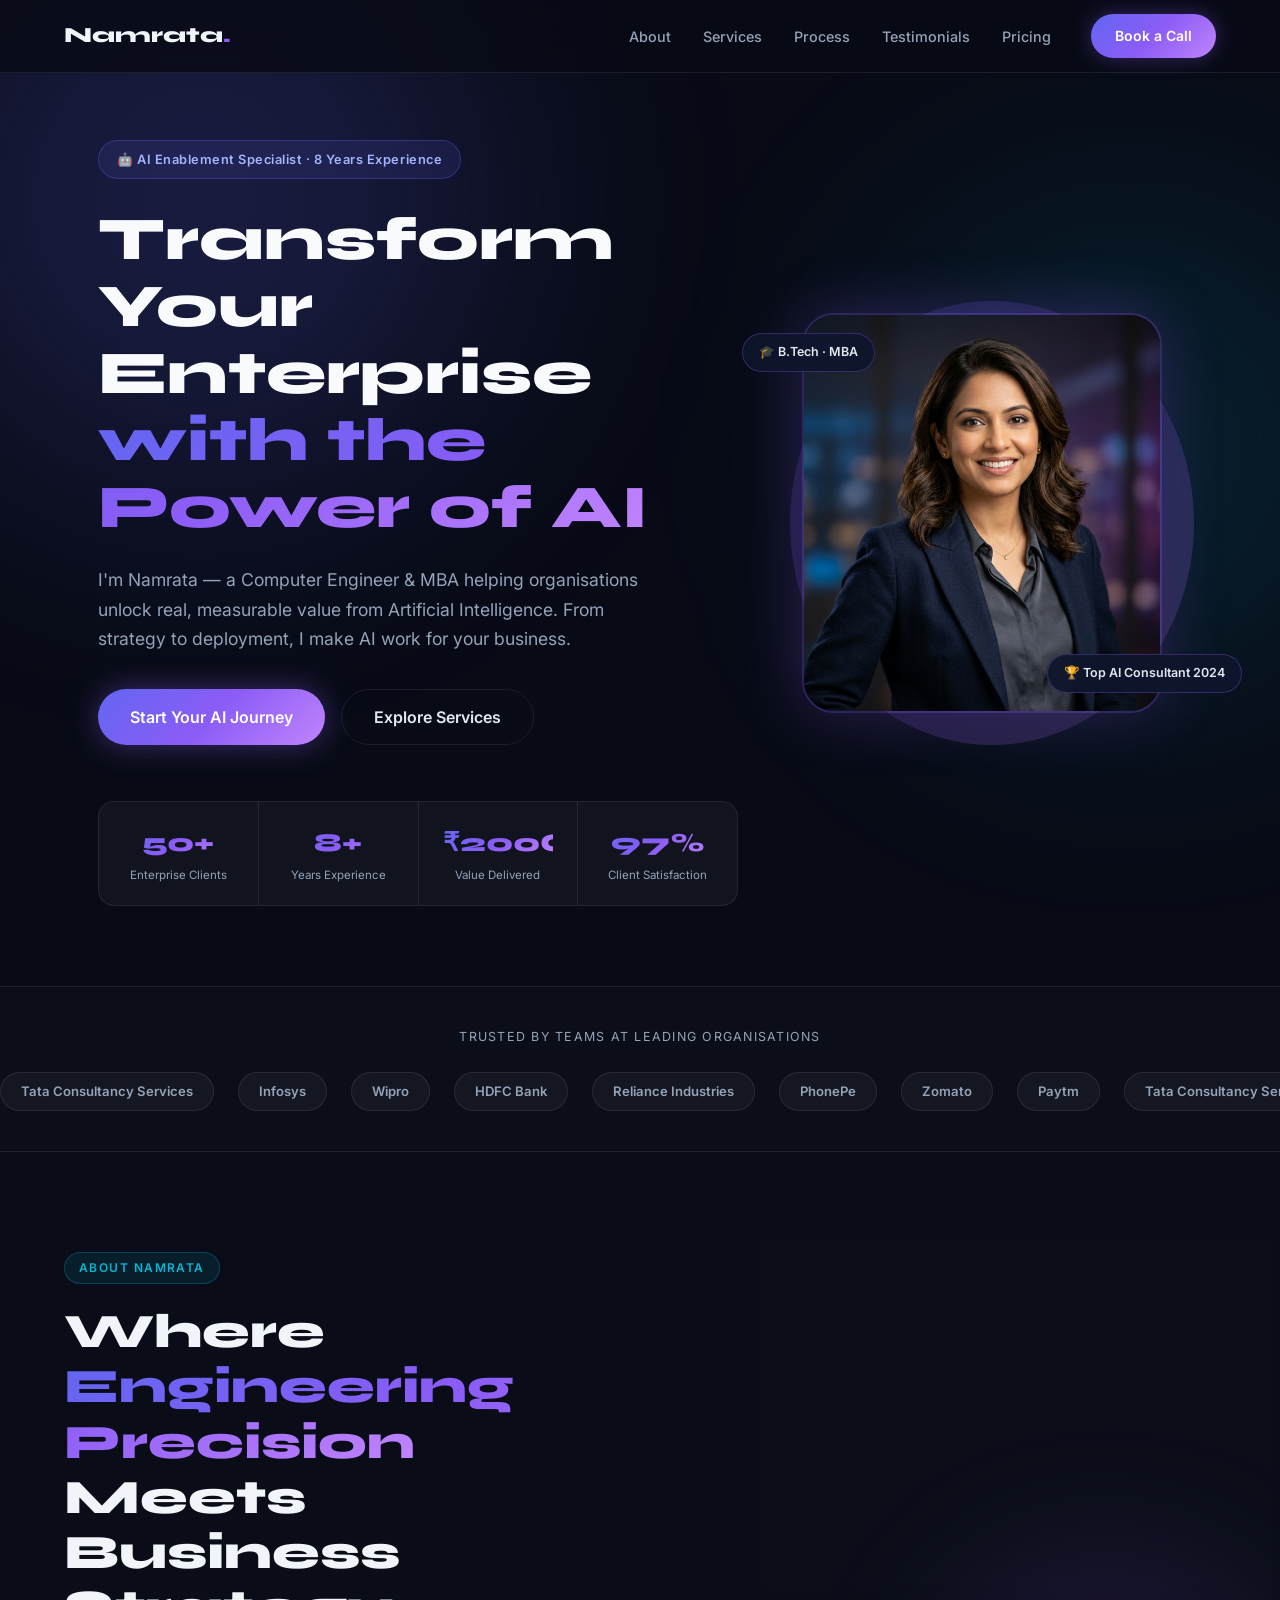
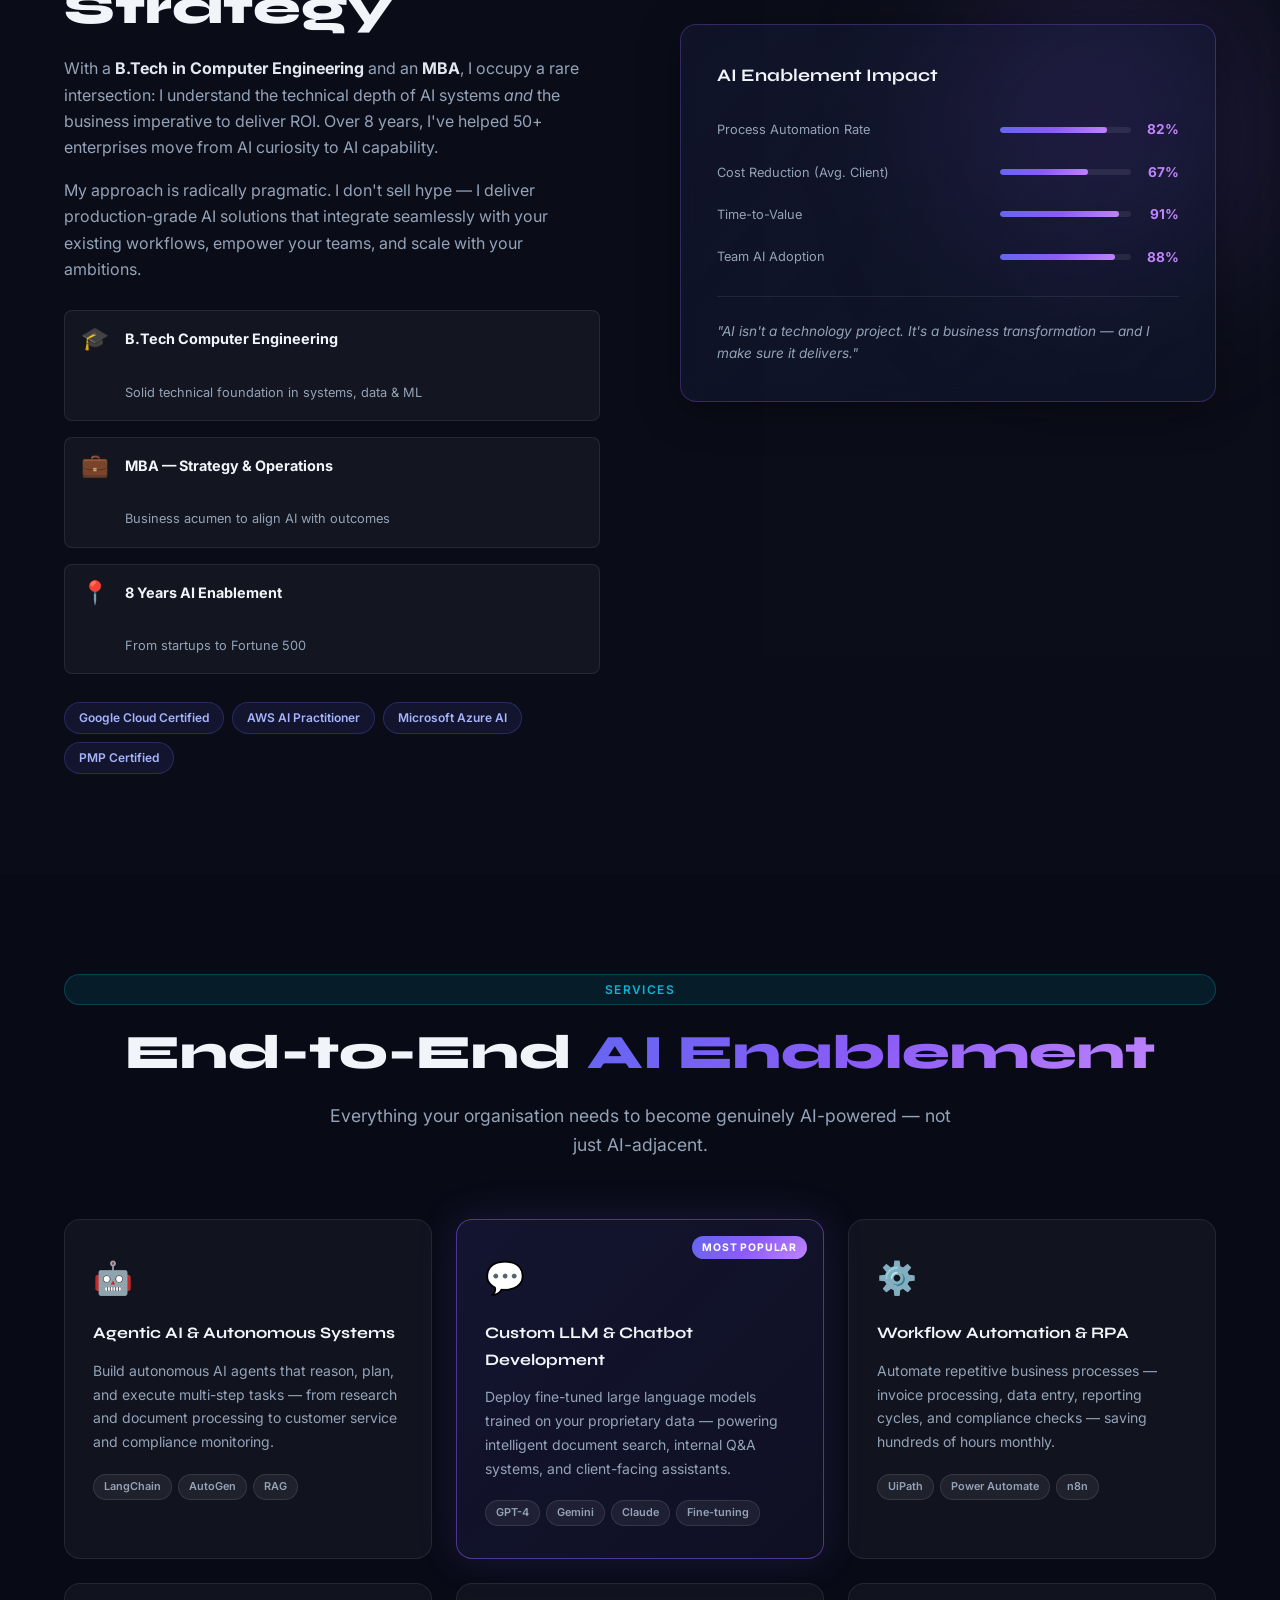
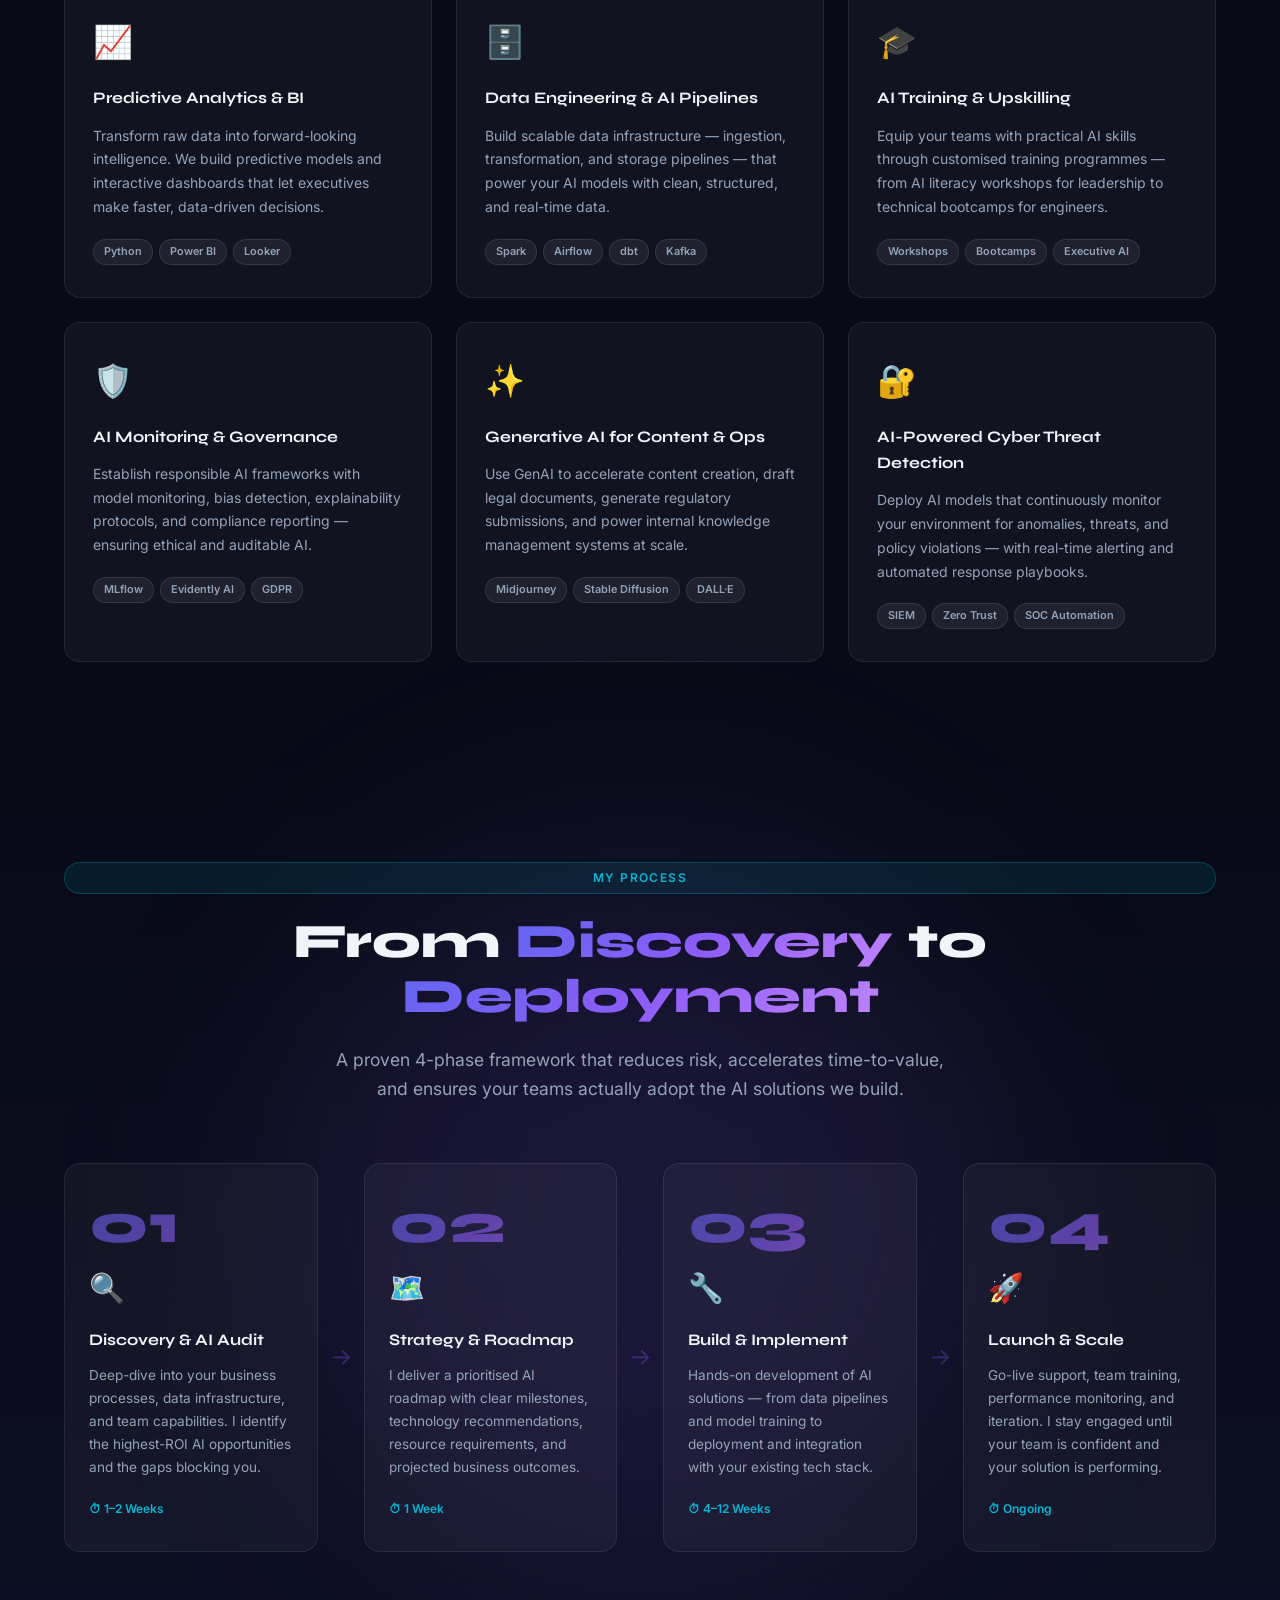
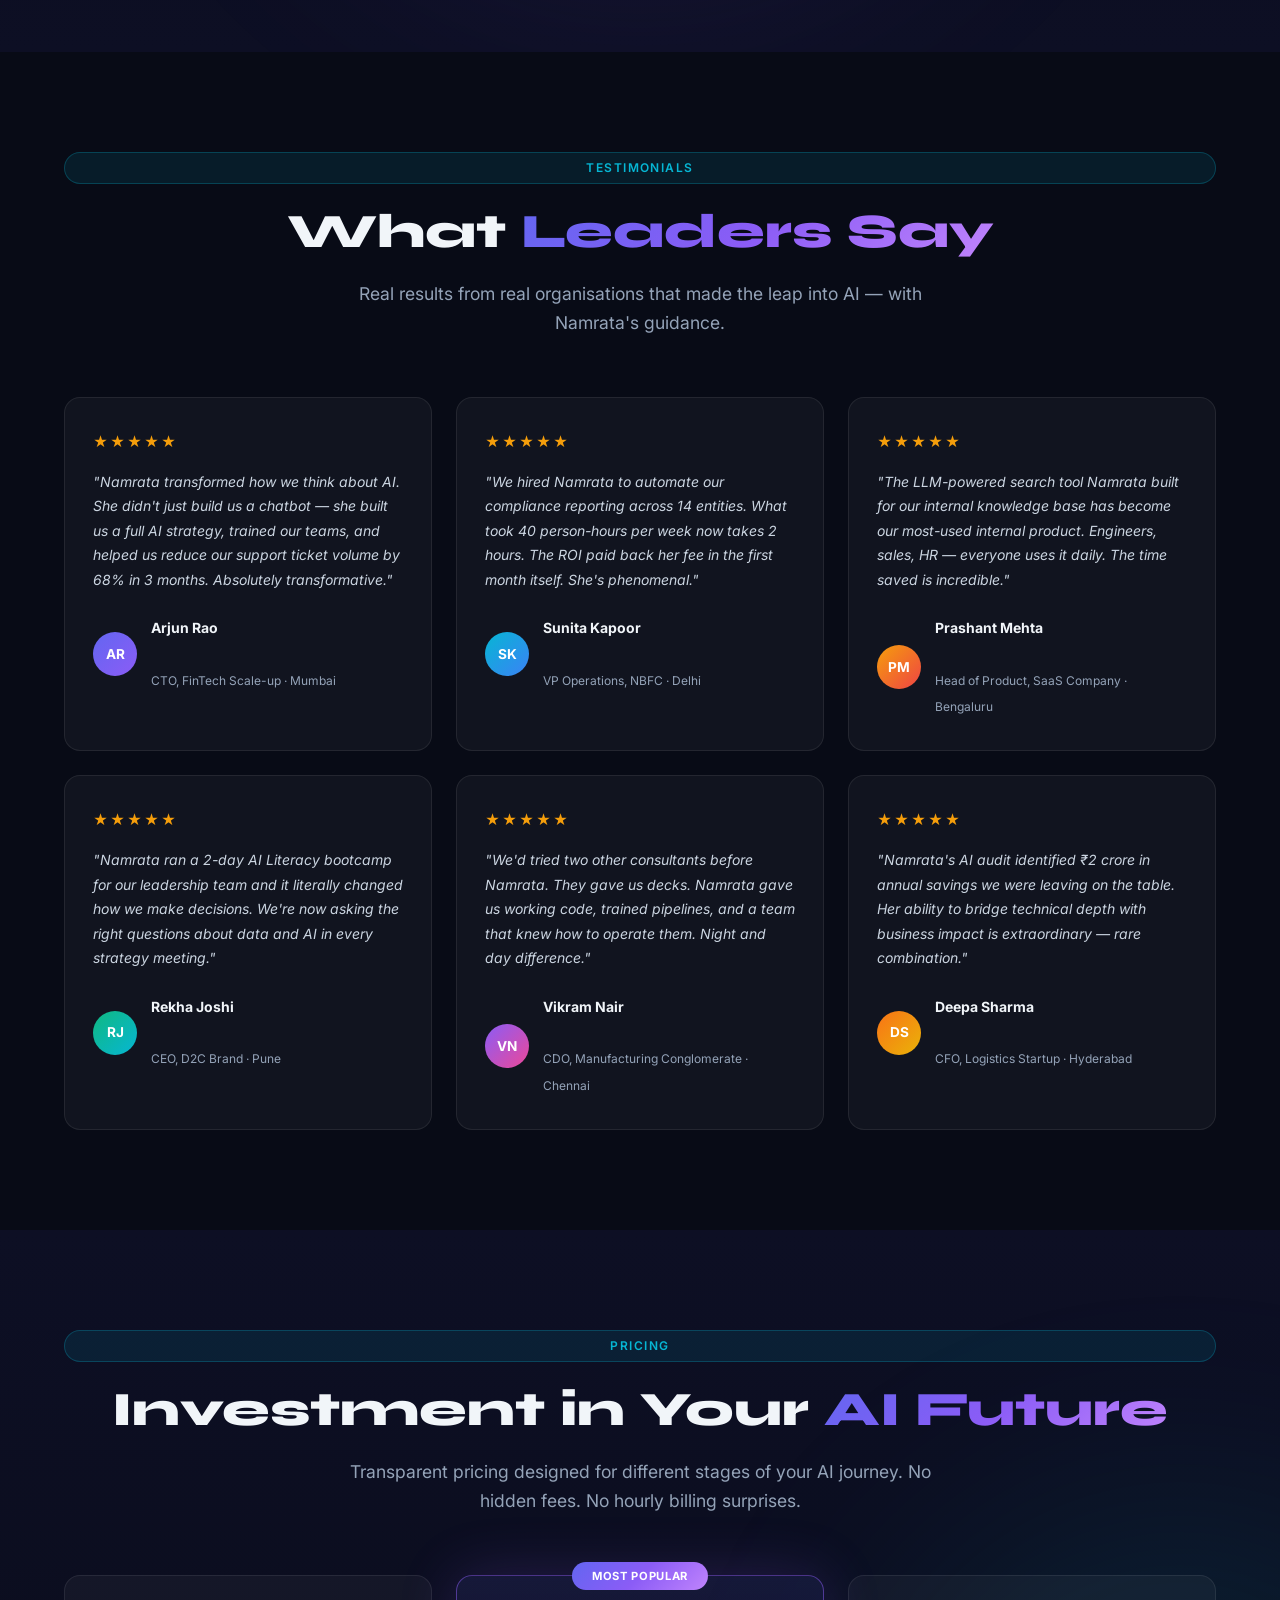
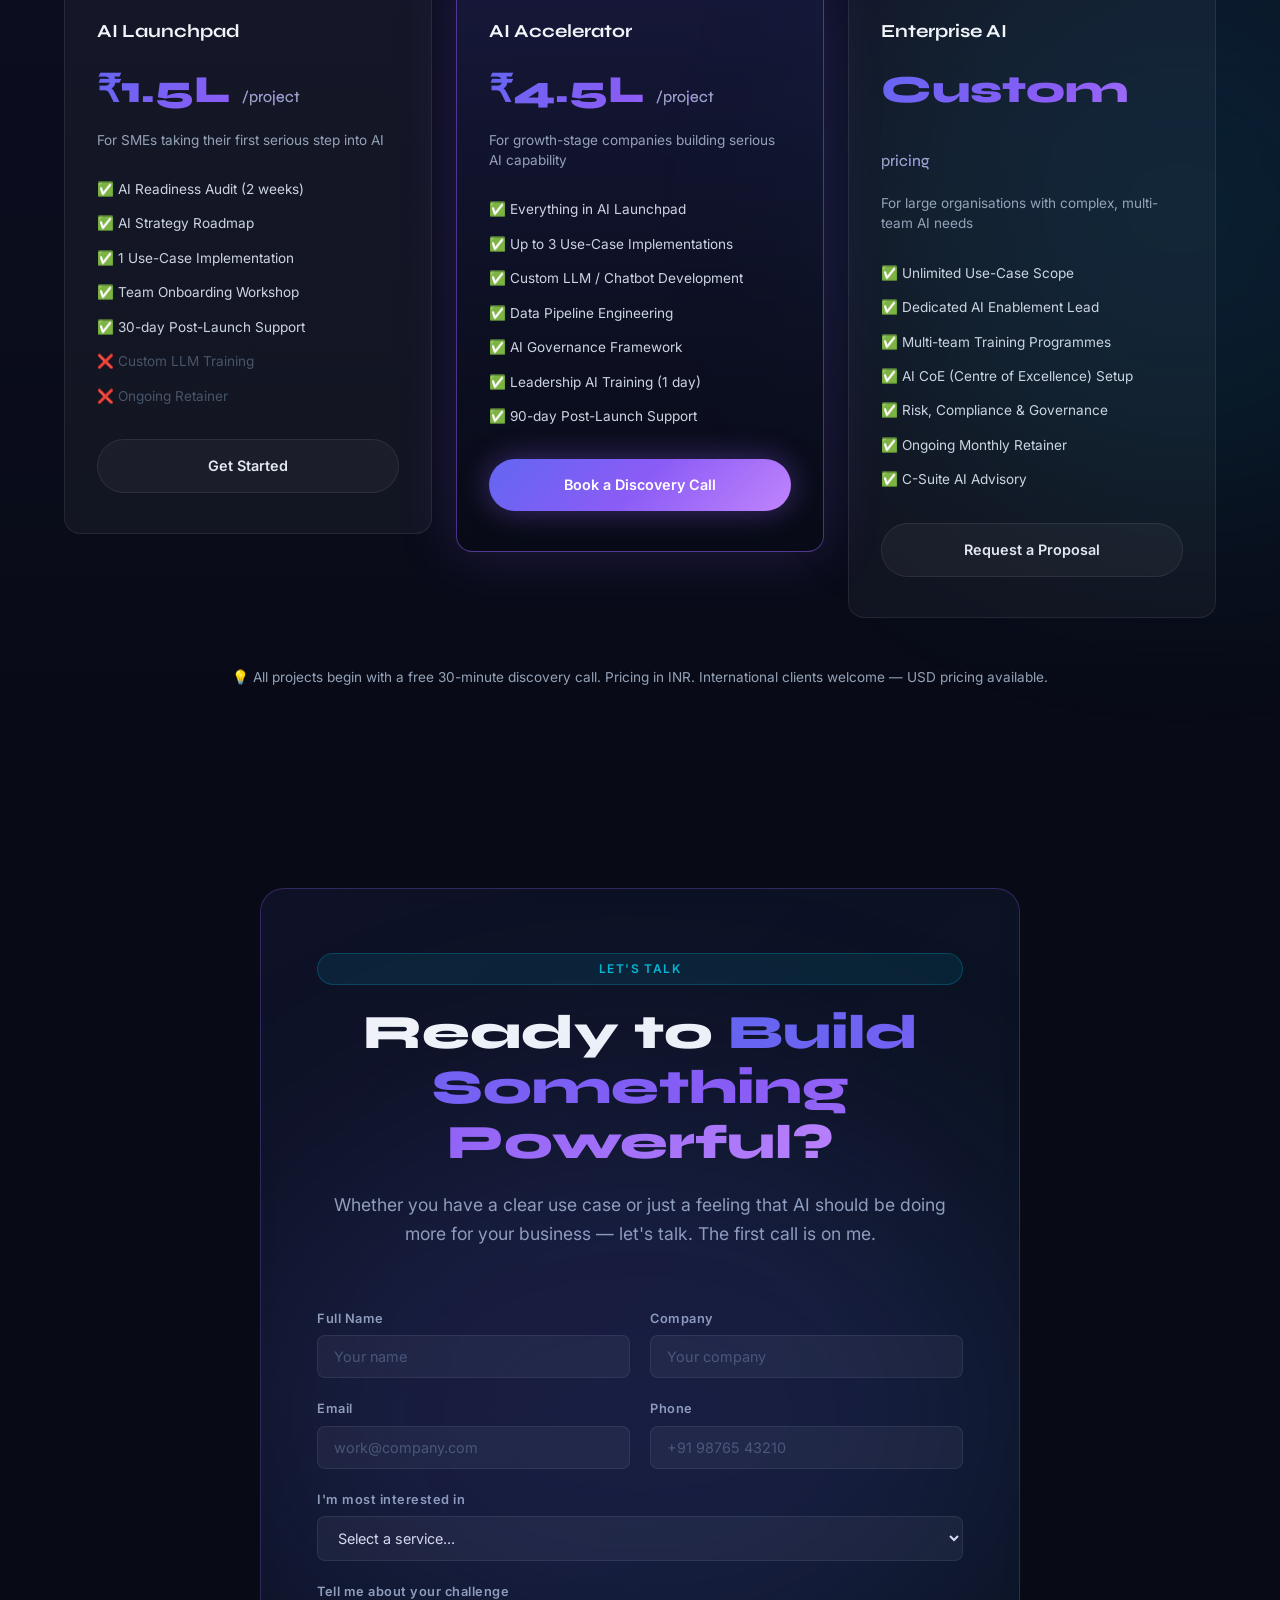
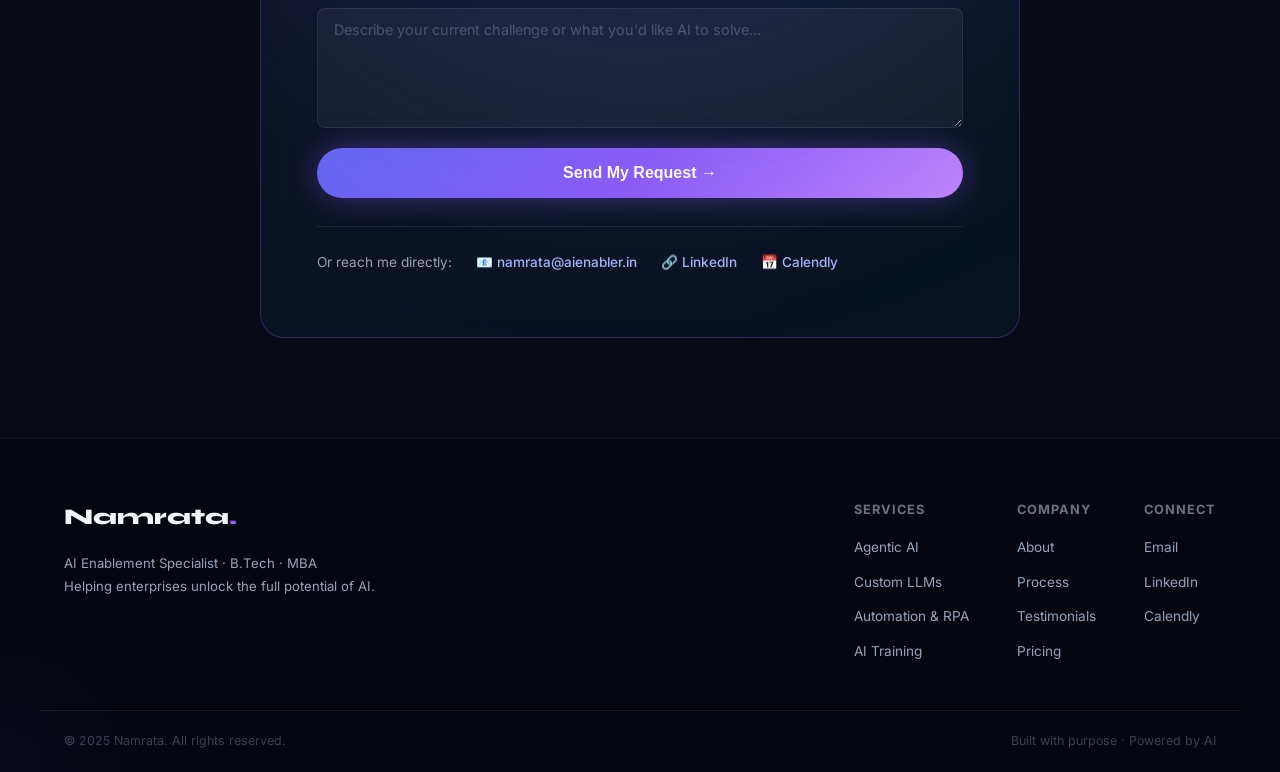
==== index.html @ 69305767 "feat: Add Namrata AI Enablement one-page website - Hero with profile photo, gradient headline, stats" ====
<!DOCTYPE html>
<html lang="en">
<head>
  <meta charset="UTF-8" />
  <meta name="viewport" content="width=device-width, initial-scale=1.0" />
  <title>Namrata | AI Enablement Expert</title>
  <meta name="description" content="Namrata is a B.Tech Computer Engineer and MBA with 8 years of experience specialising in AI Enablement — helping enterprises transform through Agentic AI, LLMs, Automation, and Data Engineering." />
  <link rel="preconnect" href="https://fonts.googleapis.com" />
  <link rel="preconnect" href="https://fonts.gstatic.com" crossorigin />
  <link href="https://fonts.googleapis.com/css2?family=Inter:wght@300;400;500;600;700;800;900&family=Syne:wght@700;800&display=swap" rel="stylesheet" />
  <link rel="stylesheet" href="style.css" />
</head>
<body>

  <!-- ───────────────── NAV ───────────────── -->
  <nav id="navbar">
    <div class="nav-inner">
      <a href="#hero" class="logo">Namrata<span class="dot">.</span></a>
      <ul class="nav-links">
        <li><a href="#about">About</a></li>
        <li><a href="#services">Services</a></li>
        <li><a href="#how-it-works">Process</a></li>
        <li><a href="#testimonials">Testimonials</a></li>
        <li><a href="#pricing">Pricing</a></li>
      </ul>
      <a href="#contact" class="btn-nav">Book a Call</a>
      <button class="hamburger" id="hamburger" aria-label="Open menu">&#9776;</button>
    </div>
    <div class="mobile-menu" id="mobile-menu">
      <a href="#about">About</a>
      <a href="#services">Services</a>
      <a href="#how-it-works">Process</a>
      <a href="#testimonials">Testimonials</a>
      <a href="#pricing">Pricing</a>
      <a href="#contact" class="mobile-cta">Book a Call</a>
    </div>
  </nav>

  <!-- ───────────────── HERO ───────────────── -->
  <section id="hero">
    <div class="hero-bg-glow glow1"></div>
    <div class="hero-bg-glow glow2"></div>
    <div class="hero-content">
      <div class="hero-badge">🤖 AI Enablement Specialist · 8 Years Experience</div>
      <h1>Transform Your Enterprise<br/><span class="grad-text">with the Power of AI</span></h1>
      <p class="hero-sub">I'm Namrata — a Computer Engineer & MBA helping organisations unlock real, measurable value from Artificial Intelligence. From strategy to deployment, I make AI work for your business.</p>
      <div class="hero-ctas">
        <a href="#contact" class="btn-primary" id="hero-cta-primary">Start Your AI Journey</a>
        <a href="#services" class="btn-ghost" id="hero-cta-secondary">Explore Services</a>
      </div>
      <div class="hero-stats">
        <div class="stat"><span class="stat-num">50+</span><span class="stat-label">Enterprise Clients</span></div>
        <div class="stat-divider"></div>
        <div class="stat"><span class="stat-num">8+</span><span class="stat-label">Years Experience</span></div>
        <div class="stat-divider"></div>
        <div class="stat"><span class="stat-num">₹200Cr+</span><span class="stat-label">Value Delivered</span></div>
        <div class="stat-divider"></div>
        <div class="stat"><span class="stat-num">97%</span><span class="stat-label">Client Satisfaction</span></div>
      </div>
    </div>
    <div class="hero-image-wrap">
      <div class="hero-image-ring"></div>
      <img src="namrata_profile.png" alt="Namrata, AI Enablement Expert" class="hero-img" />
      <div class="hero-badge-float badge-f1">🎓 B.Tech · MBA</div>
      <div class="hero-badge-float badge-f2">🏆 Top AI Consultant 2024</div>
    </div>
  </section>

  <!-- ───────────────── SOCIAL PROOF LOGOS ───────────────── -->
  <section id="logos">
    <p class="logos-label">Trusted by teams at leading organisations</p>
    <div class="logos-track-wrap">
      <div class="logos-track">
        <span class="logo-pill">Tata Consultancy Services</span>
        <span class="logo-pill">Infosys</span>
        <span class="logo-pill">Wipro</span>
        <span class="logo-pill">HDFC Bank</span>
        <span class="logo-pill">Reliance Industries</span>
        <span class="logo-pill">PhonePe</span>
        <span class="logo-pill">Zomato</span>
        <span class="logo-pill">Paytm</span>
        <span class="logo-pill">Tata Consultancy Services</span>
        <span class="logo-pill">Infosys</span>
        <span class="logo-pill">Wipro</span>
        <span class="logo-pill">HDFC Bank</span>
        <span class="logo-pill">Reliance Industries</span>
        <span class="logo-pill">PhonePe</span>
        <span class="logo-pill">Zomato</span>
        <span class="logo-pill">Paytm</span>
      </div>
    </div>
  </section>

  <!-- ───────────────── ABOUT ───────────────── -->
  <section id="about">
    <div class="section-inner about-grid">
      <div class="about-text">
        <div class="section-tag">About Namrata</div>
        <h2>Where <span class="grad-text">Engineering Precision</span> Meets Business Strategy</h2>
        <p>With a <strong>B.Tech in Computer Engineering</strong> and an <strong>MBA</strong>, I occupy a rare intersection: I understand the technical depth of AI systems <em>and</em> the business imperative to deliver ROI. Over 8 years, I've helped 50+ enterprises move from AI curiosity to AI capability.</p>
        <p>My approach is radically pragmatic. I don't sell hype — I deliver production-grade AI solutions that integrate seamlessly with your existing workflows, empower your teams, and scale with your ambitions.</p>
        <div class="credential-row">
          <div class="credential"><div class="cred-icon">🎓</div><div><strong>B.Tech Computer Engineering</strong><br/><small>Solid technical foundation in systems, data & ML</small></div></div>
          <div class="credential"><div class="cred-icon">💼</div><div><strong>MBA — Strategy & Operations</strong><br/><small>Business acumen to align AI with outcomes</small></div></div>
          <div class="credential"><div class="cred-icon">📍</div><div><strong>8 Years AI Enablement</strong><br/><small>From startups to Fortune 500</small></div></div>
        </div>
        <div class="about-badges">
          <span class="badge">Google Cloud Certified</span>
          <span class="badge">AWS AI Practitioner</span>
          <span class="badge">Microsoft Azure AI</span>
          <span class="badge">PMP Certified</span>
        </div>
      </div>
      <div class="about-visual">
        <div class="about-card-glow"></div>
        <div class="about-metrics-card">
          <h3>AI Enablement Impact</h3>
          <div class="metric-row">
            <div class="metric-label">Process Automation Rate</div>
            <div class="progress-bar"><div class="progress-fill" style="--w:82%"></div></div>
            <div class="metric-val">82%</div>
          </div>
          <div class="metric-row">
            <div class="metric-label">Cost Reduction (Avg. Client)</div>
            <div class="progress-bar"><div class="progress-fill" style="--w:67%"></div></div>
            <div class="metric-val">67%</div>
          </div>
          <div class="metric-row">
            <div class="metric-label">Time-to-Value</div>
            <div class="progress-bar"><div class="progress-fill" style="--w:91%"></div></div>
            <div class="metric-val">91%</div>
          </div>
          <div class="metric-row">
            <div class="metric-label">Team AI Adoption</div>
            <div class="progress-bar"><div class="progress-fill" style="--w:88%"></div></div>
            <div class="metric-val">88%</div>
          </div>
          <div class="about-quote">"AI isn't a technology project. It's a business transformation — and I make sure it delivers."</div>
        </div>
      </div>
    </div>
  </section>

  <!-- ───────────────── SERVICES ───────────────── -->
  <section id="services">
    <div class="section-inner">
      <div class="section-tag center">Services</div>
      <h2 class="center">End-to-End <span class="grad-text">AI Enablement</span></h2>
      <p class="section-sub center">Everything your organisation needs to become genuinely AI-powered — not just AI-adjacent.</p>
      <div class="services-grid">

        <div class="service-card" id="svc-agentic">
          <div class="svc-icon">🤖</div>
          <h3>Agentic AI & Autonomous Systems</h3>
          <p>Build autonomous AI agents that reason, plan, and execute multi-step tasks — from research and document processing to customer service and compliance monitoring.</p>
          <div class="svc-tags"><span>LangChain</span><span>AutoGen</span><span>RAG</span></div>
        </div>

        <div class="service-card featured" id="svc-llm">
          <div class="svc-badge-top">Most Popular</div>
          <div class="svc-icon">💬</div>
          <h3>Custom LLM & Chatbot Development</h3>
          <p>Deploy fine-tuned large language models trained on your proprietary data — powering intelligent document search, internal Q&A systems, and client-facing assistants.</p>
          <div class="svc-tags"><span>GPT-4</span><span>Gemini</span><span>Claude</span><span>Fine-tuning</span></div>
        </div>

        <div class="service-card" id="svc-rpa">
          <div class="svc-icon">⚙️</div>
          <h3>Workflow Automation & RPA</h3>
          <p>Automate repetitive business processes — invoice processing, data entry, reporting cycles, and compliance checks — saving hundreds of hours monthly.</p>
          <div class="svc-tags"><span>UiPath</span><span>Power Automate</span><span>n8n</span></div>
        </div>

        <div class="service-card" id="svc-analytics">
          <div class="svc-icon">📈</div>
          <h3>Predictive Analytics & BI</h3>
          <p>Transform raw data into forward-looking intelligence. We build predictive models and interactive dashboards that let executives make faster, data-driven decisions.</p>
          <div class="svc-tags"><span>Python</span><span>Power BI</span><span>Looker</span></div>
        </div>

        <div class="service-card" id="svc-data">
          <div class="svc-icon">🗄️</div>
          <h3>Data Engineering & AI Pipelines</h3>
          <p>Build scalable data infrastructure — ingestion, transformation, and storage pipelines — that power your AI models with clean, structured, and real-time data.</p>
          <div class="svc-tags"><span>Spark</span><span>Airflow</span><span>dbt</span><span>Kafka</span></div>
        </div>

        <div class="service-card" id="svc-training">
          <div class="svc-icon">🎓</div>
          <h3>AI Training & Upskilling</h3>
          <p>Equip your teams with practical AI skills through customised training programmes — from AI literacy workshops for leadership to technical bootcamps for engineers.</p>
          <div class="svc-tags"><span>Workshops</span><span>Bootcamps</span><span>Executive AI</span></div>
        </div>

        <div class="service-card" id="svc-governance">
          <div class="svc-icon">🛡️</div>
          <h3>AI Monitoring & Governance</h3>
          <p>Establish responsible AI frameworks with model monitoring, bias detection, explainability protocols, and compliance reporting — ensuring ethical and auditable AI.</p>
          <div class="svc-tags"><span>MLflow</span><span>Evidently AI</span><span>GDPR</span></div>
        </div>

        <div class="service-card" id="svc-genai">
          <div class="svc-icon">✨</div>
          <h3>Generative AI for Content & Ops</h3>
          <p>Use GenAI to accelerate content creation, draft legal documents, generate regulatory submissions, and power internal knowledge management systems at scale.</p>
          <div class="svc-tags"><span>Midjourney</span><span>Stable Diffusion</span><span>DALL·E</span></div>
        </div>

        <div class="service-card" id="svc-cyber">
          <div class="svc-icon">🔐</div>
          <h3>AI-Powered Cyber Threat Detection</h3>
          <p>Deploy AI models that continuously monitor your environment for anomalies, threats, and policy violations — with real-time alerting and automated response playbooks.</p>
          <div class="svc-tags"><span>SIEM</span><span>Zero Trust</span><span>SOC Automation</span></div>
        </div>

      </div>
    </div>
  </section>

  <!-- ───────────────── HOW IT WORKS ───────────────── -->
  <section id="how-it-works">
    <div class="hero-bg-glow glow3"></div>
    <div class="section-inner">
      <div class="section-tag center">My Process</div>
      <h2 class="center">From <span class="grad-text">Discovery</span> to <span class="grad-text">Deployment</span></h2>
      <p class="section-sub center">A proven 4-phase framework that reduces risk, accelerates time-to-value, and ensures your teams actually adopt the AI solutions we build.</p>
      <div class="steps-grid">
        <div class="step-card" id="step-1">
          <div class="step-num">01</div>
          <div class="step-icon">🔍</div>
          <h3>Discovery & AI Audit</h3>
          <p>Deep-dive into your business processes, data infrastructure, and team capabilities. I identify the highest-ROI AI opportunities and the gaps blocking you.</p>
          <div class="step-duration">⏱ 1–2 Weeks</div>
        </div>
        <div class="step-arrow">→</div>
        <div class="step-card" id="step-2">
          <div class="step-num">02</div>
          <div class="step-icon">🗺️</div>
          <h3>Strategy & Roadmap</h3>
          <p>I deliver a prioritised AI roadmap with clear milestones, technology recommendations, resource requirements, and projected business outcomes.</p>
          <div class="step-duration">⏱ 1 Week</div>
        </div>
        <div class="step-arrow">→</div>
        <div class="step-card" id="step-3">
          <div class="step-num">03</div>
          <div class="step-icon">🔧</div>
          <h3>Build & Implement</h3>
          <p>Hands-on development of AI solutions — from data pipelines and model training to deployment and integration with your existing tech stack.</p>
          <div class="step-duration">⏱ 4–12 Weeks</div>
        </div>
        <div class="step-arrow">→</div>
        <div class="step-card" id="step-4">
          <div class="step-num">04</div>
          <div class="step-icon">🚀</div>
          <h3>Launch & Scale</h3>
          <p>Go-live support, team training, performance monitoring, and iteration. I stay engaged until your team is confident and your solution is performing.</p>
          <div class="step-duration">⏱ Ongoing</div>
        </div>
      </div>
    </div>
  </section>

  <!-- ───────────────── TESTIMONIALS ───────────────── -->
  <section id="testimonials">
    <div class="section-inner">
      <div class="section-tag center">Testimonials</div>
      <h2 class="center">What <span class="grad-text">Leaders Say</span></h2>
      <p class="section-sub center">Real results from real organisations that made the leap into AI — with Namrata's guidance.</p>
      <div class="testimonials-grid">

        <div class="testi-card" id="testi-1">
          <div class="testi-stars">★★★★★</div>
          <p class="testi-quote">"Namrata transformed how we think about AI. She didn't just build us a chatbot — she built us a full AI strategy, trained our teams, and helped us reduce our support ticket volume by 68% in 3 months. Absolutely transformative."</p>
          <div class="testi-author">
            <div class="testi-avatar" style="background: linear-gradient(135deg, #6366f1, #8b5cf6)">AR</div>
            <div><strong>Arjun Rao</strong><br/><small>CTO, FinTech Scale-up · Mumbai</small></div>
          </div>
        </div>

        <div class="testi-card" id="testi-2">
          <div class="testi-stars">★★★★★</div>
          <p class="testi-quote">"We hired Namrata to automate our compliance reporting across 14 entities. What took 40 person-hours per week now takes 2 hours. The ROI paid back her fee in the first month itself. She's phenomenal."</p>
          <div class="testi-author">
            <div class="testi-avatar" style="background: linear-gradient(135deg, #06b6d4, #3b82f6)">SK</div>
            <div><strong>Sunita Kapoor</strong><br/><small>VP Operations, NBFC · Delhi</small></div>
          </div>
        </div>

        <div class="testi-card" id="testi-3">
          <div class="testi-stars">★★★★★</div>
          <p class="testi-quote">"The LLM-powered search tool Namrata built for our internal knowledge base has become our most-used internal product. Engineers, sales, HR — everyone uses it daily. The time saved is incredible."</p>
          <div class="testi-author">
            <div class="testi-avatar" style="background: linear-gradient(135deg, #f59e0b, #ef4444)">PM</div>
            <div><strong>Prashant Mehta</strong><br/><small>Head of Product, SaaS Company · Bengaluru</small></div>
          </div>
        </div>

        <div class="testi-card" id="testi-4">
          <div class="testi-stars">★★★★★</div>
          <p class="testi-quote">"Namrata ran a 2-day AI Literacy bootcamp for our leadership team and it literally changed how we make decisions. We're now asking the right questions about data and AI in every strategy meeting."</p>
          <div class="testi-author">
            <div class="testi-avatar" style="background: linear-gradient(135deg, #10b981, #06b6d4)">RJ</div>
            <div><strong>Rekha Joshi</strong><br/><small>CEO, D2C Brand · Pune</small></div>
          </div>
        </div>

        <div class="testi-card" id="testi-5">
          <div class="testi-stars">★★★★★</div>
          <p class="testi-quote">"We'd tried two other consultants before Namrata. They gave us decks. Namrata gave us working code, trained pipelines, and a team that knew how to operate them. Night and day difference."</p>
          <div class="testi-author">
            <div class="testi-avatar" style="background: linear-gradient(135deg, #8b5cf6, #ec4899)">VN</div>
            <div><strong>Vikram Nair</strong><br/><small>CDO, Manufacturing Conglomerate · Chennai</small></div>
          </div>
        </div>

        <div class="testi-card" id="testi-6">
          <div class="testi-stars">★★★★★</div>
          <p class="testi-quote">"Namrata's AI audit identified ₹2 crore in annual savings we were leaving on the table. Her ability to bridge technical depth with business impact is extraordinary — rare combination."</p>
          <div class="testi-author">
            <div class="testi-avatar" style="background: linear-gradient(135deg, #f97316, #eab308)">DS</div>
            <div><strong>Deepa Sharma</strong><br/><small>CFO, Logistics Startup · Hyderabad</small></div>
          </div>
        </div>

      </div>
    </div>
  </section>

  <!-- ───────────────── PRICING ───────────────── -->
  <section id="pricing">
    <div class="hero-bg-glow glow4"></div>
    <div class="section-inner">
      <div class="section-tag center">Pricing</div>
      <h2 class="center">Investment in Your <span class="grad-text">AI Future</span></h2>
      <p class="section-sub center">Transparent pricing designed for different stages of your AI journey. No hidden fees. No hourly billing surprises.</p>
      <div class="pricing-grid">

        <div class="price-card" id="plan-starter">
          <div class="price-plan-name">AI Launchpad</div>
          <div class="price-tag">₹1.5L <span>/project</span></div>
          <div class="price-desc">For SMEs taking their first serious step into AI</div>
          <ul class="price-features">
            <li>✅ AI Readiness Audit (2 weeks)</li>
            <li>✅ AI Strategy Roadmap</li>
            <li>✅ 1 Use-Case Implementation</li>
            <li>✅ Team Onboarding Workshop</li>
            <li>✅ 30-day Post-Launch Support</li>
            <li class="muted">❌ Custom LLM Training</li>
            <li class="muted">❌ Ongoing Retainer</li>
          </ul>
          <a href="#contact" class="btn-price" id="plan-starter-cta">Get Started</a>
        </div>

        <div class="price-card featured" id="plan-growth">
          <div class="price-popular-badge">Most Popular</div>
          <div class="price-plan-name">AI Accelerator</div>
          <div class="price-tag">₹4.5L <span>/project</span></div>
          <div class="price-desc">For growth-stage companies building serious AI capability</div>
          <ul class="price-features">
            <li>✅ Everything in AI Launchpad</li>
            <li>✅ Up to 3 Use-Case Implementations</li>
            <li>✅ Custom LLM / Chatbot Development</li>
            <li>✅ Data Pipeline Engineering</li>
            <li>✅ AI Governance Framework</li>
            <li>✅ Leadership AI Training (1 day)</li>
            <li>✅ 90-day Post-Launch Support</li>
          </ul>
          <a href="#contact" class="btn-price featured" id="plan-growth-cta">Book a Discovery Call</a>
        </div>

        <div class="price-card" id="plan-enterprise">
          <div class="price-plan-name">Enterprise AI</div>
          <div class="price-tag">Custom <span>pricing</span></div>
          <div class="price-desc">For large organisations with complex, multi-team AI needs</div>
          <ul class="price-features">
            <li>✅ Unlimited Use-Case Scope</li>
            <li>✅ Dedicated AI Enablement Lead</li>
            <li>✅ Multi-team Training Programmes</li>
            <li>✅ AI CoE (Centre of Excellence) Setup</li>
            <li>✅ Risk, Compliance & Governance</li>
            <li>✅ Ongoing Monthly Retainer</li>
            <li>✅ C-Suite AI Advisory</li>
          </ul>
          <a href="#contact" class="btn-price" id="plan-enterprise-cta">Request a Proposal</a>
        </div>

      </div>
      <p class="pricing-note">💡 All projects begin with a free 30-minute discovery call. Pricing in INR. International clients welcome — USD pricing available.</p>
    </div>
  </section>

  <!-- ───────────────── CONTACT / CTA ───────────────── -->
  <section id="contact">
    <div class="section-inner contact-inner">
      <div class="contact-card">
        <div class="hero-bg-glow glow5"></div>
        <div class="section-tag center">Let's Talk</div>
        <h2 class="center">Ready to <span class="grad-text">Build Something Powerful?</span></h2>
        <p class="section-sub center">Whether you have a clear use case or just a feeling that AI should be doing more for your business — let's talk. The first call is on me.</p>
        <form class="contact-form" id="contact-form" onsubmit="handleSubmit(event)">
          <div class="form-row">
            <div class="form-group">
              <label for="name">Full Name</label>
              <input type="text" id="name" name="name" placeholder="Your name" required />
            </div>
            <div class="form-group">
              <label for="company">Company</label>
              <input type="text" id="company" name="company" placeholder="Your company" />
            </div>
          </div>
          <div class="form-row">
            <div class="form-group">
              <label for="email">Email</label>
              <input type="email" id="email" name="email" placeholder="work@company.com" required />
            </div>
            <div class="form-group">
              <label for="phone">Phone</label>
              <input type="tel" id="phone" name="phone" placeholder="+91 98765 43210" />
            </div>
          </div>
          <div class="form-group full">
            <label for="interest">I'm most interested in</label>
            <select id="interest" name="interest">
              <option value="">Select a service...</option>
              <option>Agentic AI & Autonomous Systems</option>
              <option>Custom LLM & Chatbot Development</option>
              <option>Workflow Automation & RPA</option>
              <option>Predictive Analytics & BI</option>
              <option>Data Engineering & AI Pipelines</option>
              <option>AI Training & Upskilling</option>
              <option>AI Monitoring & Governance</option>
              <option>Generative AI for Content & Ops</option>
              <option>AI-Powered Cyber Threat Detection</option>
              <option>Full AI Strategy Consultation</option>
            </select>
          </div>
          <div class="form-group full">
            <label for="message">Tell me about your challenge</label>
            <textarea id="message" name="message" rows="4" placeholder="Describe your current challenge or what you'd like AI to solve..."></textarea>
          </div>
          <button type="submit" class="btn-primary full-width" id="form-submit-btn">Send My Request →</button>
        </form>
        <div class="contact-alt">
          <span>Or reach me directly:</span>
          <a href="mailto:namrata@aienabler.in" id="email-link">📧 namrata@aienabler.in</a>
          <a href="https://linkedin.com/in/namrata" id="linkedin-link" target="_blank">🔗 LinkedIn</a>
          <a href="https://calendly.com/namrata" id="calendly-link" target="_blank">📅 Calendly</a>
        </div>
      </div>
    </div>
  </section>

  <!-- ───────────────── FOOTER ───────────────── -->
  <footer id="footer">
    <div class="footer-inner">
      <div class="footer-brand">
        <span class="logo">Namrata<span class="dot">.</span></span>
        <p>AI Enablement Specialist · B.Tech · MBA<br/>Helping enterprises unlock the full potential of AI.</p>
      </div>
      <div class="footer-links">
        <div class="fl-col">
          <strong>Services</strong>
          <a href="#services">Agentic AI</a>
          <a href="#services">Custom LLMs</a>
          <a href="#services">Automation & RPA</a>
          <a href="#services">AI Training</a>
        </div>
        <div class="fl-col">
          <strong>Company</strong>
          <a href="#about">About</a>
          <a href="#how-it-works">Process</a>
          <a href="#testimonials">Testimonials</a>
          <a href="#pricing">Pricing</a>
        </div>
        <div class="fl-col">
          <strong>Connect</strong>
          <a href="mailto:namrata@aienabler.in">Email</a>
          <a href="https://linkedin.com/in/namrata" target="_blank">LinkedIn</a>
          <a href="https://calendly.com/namrata" target="_blank">Calendly</a>
        </div>
      </div>
    </div>
    <div class="footer-bottom">
      <span>© 2025 Namrata. All rights reserved.</span>
      <span>Built with purpose · Powered by AI</span>
    </div>
  </footer>

  <script src="script.js"></script>
</body>
</html>
---- style.css ----
/* ═══════════════════════════════════════════════
   NAMRATA · AI ENABLEMENT — DESIGN SYSTEM
   ═══════════════════════════════════════════════ */

/* ── RESET & BASE ── */
*, *::before, *::after { box-sizing: border-box; margin: 0; padding: 0; }
html { scroll-behavior: smooth; font-size: 16px; }
body {
  font-family: 'Inter', sans-serif;
  background: #080b16;
  color: #e2e8f0;
  line-height: 1.65;
  overflow-x: hidden;
}

/* ── DESIGN TOKENS ── */
:root {
  --grad-primary: linear-gradient(135deg, #6366f1 0%, #8b5cf6 50%, #c084fc 100%);
  --grad-blue:    linear-gradient(135deg, #06b6d4 0%, #3b82f6 100%);
  --grad-warm:    linear-gradient(135deg, #f59e0b 0%, #ef4444 100%);
  --grad-cool:    linear-gradient(135deg, #10b981 0%, #06b6d4 100%);
  --grad-dark:    linear-gradient(135deg, #0f1629 0%, #1a0a2e 100%);
  --accent:       #8b5cf6;
  --accent2:      #06b6d4;
  --surface:      rgba(255,255,255,0.04);
  --surface-hover:rgba(255,255,255,0.07);
  --border:       rgba(255,255,255,0.08);
  --border-glow:  rgba(139,92,246,0.3);
  --text-muted:   #94a3b8;
  --radius:       16px;
  --radius-sm:    8px;
  --shadow-card:  0 8px 40px rgba(0,0,0,0.4);
}

/* ── GRADIENTS ── */
.grad-text {
  background: var(--grad-primary);
  -webkit-background-clip: text;
  -webkit-text-fill-color: transparent;
  background-clip: text;
}

/* ── SCROLL BAR ── */
::-webkit-scrollbar { width: 6px; }
::-webkit-scrollbar-track { background: #080b16; }
::-webkit-scrollbar-thumb { background: var(--accent); border-radius: 3px; }

/* ── GLOW ELEMENTS ── */
.hero-bg-glow {
  position: absolute;
  border-radius: 50%;
  filter: blur(120px);
  pointer-events: none;
  z-index: 0;
}
.glow1 { width: 600px; height: 600px; background: rgba(99,102,241,0.18); top: -100px; left: -100px; }
.glow2 { width: 500px; height: 500px; background: rgba(6,182,212,0.12); top: 200px; right: -100px; }
.glow3 { width: 700px; height: 700px; background: rgba(139,92,246,0.12); top: 50%; left: 50%; transform: translate(-50%,-50%); }
.glow4 { width: 600px; height: 600px; background: rgba(6,182,212,0.1); top: 50%; right: -200px; transform: translateY(-50%); }
.glow5 { width: 800px; height: 600px; background: rgba(99,102,241,0.15); top: 50%; left: 50%; transform: translate(-50%,-50%); }

/* ── SECTION LAYOUT ── */
section { position: relative; padding: 100px 0; }
.section-inner { max-width: 1200px; margin: 0 auto; padding: 0 24px; position: relative; z-index: 1; }
.section-tag {
  display: inline-flex; align-items: center; gap: 6px;
  font-size: 0.75rem; font-weight: 600; letter-spacing: 0.12em; text-transform: uppercase;
  color: var(--accent2);
  background: rgba(6,182,212,0.1);
  border: 1px solid rgba(6,182,212,0.25);
  padding: 5px 14px; border-radius: 100px;
  margin-bottom: 20px;
}
.section-tag.center { display: flex; justify-content: center; }
h2 { font-family: 'Syne', sans-serif; font-size: clamp(2rem, 4vw, 3rem); font-weight: 800; line-height: 1.15; color: #f1f5f9; margin-bottom: 20px; }
.center { text-align: center; }
.section-sub { font-size: 1.1rem; color: var(--text-muted); max-width: 640px; margin: 0 auto 60px; text-align: center; }

/* ── BUTTONS ── */
.btn-primary {
  display: inline-flex; align-items: center; gap: 8px;
  background: var(--grad-primary);
  color: #fff; font-weight: 600; font-size: 1rem;
  padding: 14px 32px; border-radius: 100px;
  text-decoration: none; border: none; cursor: pointer;
  transition: transform 0.2s, box-shadow 0.2s;
  box-shadow: 0 0 30px rgba(139,92,246,0.4);
}
.btn-primary:hover { transform: translateY(-2px); box-shadow: 0 0 50px rgba(139,92,246,0.6); }
.btn-ghost {
  display: inline-flex; align-items: center; gap: 8px;
  background: transparent;
  color: #e2e8f0; font-weight: 600; font-size: 1rem;
  padding: 14px 32px; border-radius: 100px;
  text-decoration: none;
  border: 1px solid var(--border);
  transition: background 0.2s, border-color 0.2s;
}
.btn-ghost:hover { background: var(--surface-hover); border-color: var(--accent); }

/* ══════════════════════════════════
   NAV
══════════════════════════════════ */
#navbar {
  position: fixed; top: 0; left: 0; right: 0; z-index: 1000;
  background: rgba(8,11,22,0.8);
  backdrop-filter: blur(20px);
  border-bottom: 1px solid var(--border);
  transition: all 0.3s;
}
#navbar.scrolled { background: rgba(8,11,22,0.95); box-shadow: 0 4px 40px rgba(0,0,0,0.5); }
.nav-inner {
  max-width: 1200px; margin: 0 auto; padding: 0 24px;
  display: flex; align-items: center; gap: 40px; height: 72px;
}
.logo {
  font-family: 'Syne', sans-serif; font-size: 1.35rem; font-weight: 800;
  color: #f1f5f9; text-decoration: none; white-space: nowrap;
}
.dot { color: var(--accent); }
.nav-links {
  display: flex; list-style: none; gap: 32px; margin-left: auto;
}
.nav-links a { color: var(--text-muted); text-decoration: none; font-size: 0.9rem; font-weight: 500; transition: color 0.2s; }
.nav-links a:hover { color: #f1f5f9; }
.btn-nav {
  display: inline-flex; align-items: center;
  background: var(--grad-primary);
  color: #fff; font-weight: 600; font-size: 0.875rem;
  padding: 10px 24px; border-radius: 100px;
  text-decoration: none; white-space: nowrap;
  box-shadow: 0 0 20px rgba(139,92,246,0.35);
  transition: transform 0.2s, box-shadow 0.2s;
}
.btn-nav:hover { transform: translateY(-1px); box-shadow: 0 0 35px rgba(139,92,246,0.55); }
.hamburger { display: none; background: none; border: none; color: #f1f5f9; font-size: 1.4rem; cursor: pointer; margin-left: auto; }
.mobile-menu {
  display: none; flex-direction: column; gap: 0;
  padding: 8px 0 16px; border-top: 1px solid var(--border);
}
.mobile-menu a { padding: 12px 24px; color: var(--text-muted); text-decoration: none; font-weight: 500; transition: color 0.2s; }
.mobile-menu a:hover { color: #f1f5f9; }
.mobile-menu .mobile-cta { color: var(--accent); font-weight: 600; }
.mobile-menu.open { display: flex; }
@media (max-width: 860px) {
  .nav-links, .btn-nav { display: none; }
  .hamburger { display: block; }
}

/* ══════════════════════════════════
   HERO
══════════════════════════════════ */
#hero {
  padding: 160px 0 100px;
  display: flex; align-items: center;
  min-height: 100vh;
  overflow: hidden;
}
#hero .section-inner {
  display: none; /* We override with flex below */
}
#hero {
  display: flex; align-items: center; justify-content: center;
  gap: 64px;
  padding: 140px 48px 80px;
  flex-wrap: wrap;
}
.hero-content { flex: 1; min-width: 320px; max-width: 640px; position: relative; z-index: 1; }
.hero-badge {
  display: inline-flex; align-items: center; gap: 8px;
  background: rgba(99,102,241,0.12);
  border: 1px solid rgba(99,102,241,0.3);
  color: #a5b4fc;
  font-size: 0.8rem; font-weight: 600; letter-spacing: 0.04em;
  padding: 8px 18px; border-radius: 100px;
  margin-bottom: 28px;
  animation: fadeUp 0.7s ease both;
}
h1 {
  font-family: 'Syne', sans-serif;
  font-size: clamp(2.2rem, 5vw, 3.8rem);
  font-weight: 900; line-height: 1.1;
  color: #f8fafc;
  margin-bottom: 24px;
  animation: fadeUp 0.7s 0.1s ease both;
}
.hero-sub {
  font-size: 1.1rem; color: var(--text-muted); max-width: 540px;
  margin-bottom: 36px;
  animation: fadeUp 0.7s 0.2s ease both;
}
.hero-ctas { display: flex; gap: 16px; flex-wrap: wrap; margin-bottom: 56px; animation: fadeUp 0.7s 0.3s ease both; }
.hero-stats {
  display: flex; gap: 0; flex-wrap: wrap;
  background: var(--surface);
  border: 1px solid var(--border);
  border-radius: var(--radius);
  overflow: hidden;
  animation: fadeUp 0.7s 0.4s ease both;
}
.stat { flex: 1; min-width: 100px; padding: 20px 24px; text-align: center; }
.stat-num { display: block; font-family: 'Syne', sans-serif; font-size: 1.6rem; font-weight: 800; background: var(--grad-primary); -webkit-background-clip: text; -webkit-text-fill-color: transparent; background-clip: text; }
.stat-label { display: block; font-size: 0.72rem; color: var(--text-muted); margin-top: 2px; }
.stat-divider { width: 1px; background: var(--border); }

/* Hero Image */
.hero-image-wrap {
  position: relative; flex-shrink: 0;
  width: 380px; height: 420px;
  animation: fadeUp 0.8s 0.2s ease both;
}
.hero-image-ring {
  position: absolute; inset: -12px;
  border-radius: 50%;
  background: var(--grad-primary);
  opacity: 0.2;
  animation: pulse 3s ease-in-out infinite;
}
.hero-img {
  width: 360px; height: 400px;
  object-fit: cover; object-position: top;
  border-radius: 32px;
  border: 2px solid var(--border-glow);
  box-shadow: 0 0 60px rgba(139,92,246,0.3), var(--shadow-card);
  position: relative; z-index: 1;
}
.hero-badge-float {
  position: absolute; z-index: 2;
  background: rgba(15,22,45,0.9);
  border: 1px solid var(--border-glow);
  backdrop-filter: blur(12px);
  border-radius: 100px;
  padding: 8px 16px; font-size: 0.78rem; font-weight: 600;
  white-space: nowrap; color: #e2e8f0;
}
.badge-f1 { top: 20px; left: -60px; animation: float 4s ease-in-out infinite; }
.badge-f2 { bottom: 40px; right: -60px; animation: float 4s 2s ease-in-out infinite; }
@media (max-width: 900px) {
  .hero-image-wrap { width: 280px; height: 320px; }
  .hero-img { width: 260px; height: 300px; }
  .badge-f1, .badge-f2 { display: none; }
}
@media (max-width: 600px) {
  #hero { padding: 130px 20px 60px; justify-content: center; }
  .hero-content { text-align: center; }
  .hero-ctas { justify-content: center; }
  .hero-stats { margin: 0; }
}

/* ══════════════════════════════════
   LOGOS / SOCIAL PROOF
══════════════════════════════════ */
#logos {
  padding: 40px 0; border-top: 1px solid var(--border); border-bottom: 1px solid var(--border);
  background: rgba(255,255,255,0.015);
  overflow: hidden;
}
.logos-label { text-align: center; font-size: 0.78rem; color: var(--text-muted); letter-spacing: 0.1em; text-transform: uppercase; margin-bottom: 24px; }
.logos-track-wrap { overflow: hidden; }
.logos-track {
  display: flex; gap: 24px;
  width: max-content;
  animation: marquee 30s linear infinite;
}
.logo-pill {
  display: inline-flex; align-items: center;
  padding: 8px 20px; border-radius: 100px;
  border: 1px solid var(--border);
  background: var(--surface);
  font-size: 0.82rem; font-weight: 600; color: var(--text-muted);
  white-space: nowrap;
  transition: border-color 0.2s, color 0.2s;
}
.logo-pill:hover { border-color: var(--accent); color: #f1f5f9; }

/* ══════════════════════════════════
   ABOUT
══════════════════════════════════ */
#about { background: rgba(255,255,255,0.01); }
.about-grid { display: grid; grid-template-columns: 1fr 1fr; gap: 80px; align-items: center; }
.about-text p { color: var(--text-muted); margin-bottom: 16px; }
.about-text p strong { color: #e2e8f0; }
.credential-row { display: flex; flex-direction: column; gap: 16px; margin: 28px 0; }
.credential {
  display: flex; gap: 16px; align-items: flex-start;
  background: var(--surface); border: 1px solid var(--border);
  border-radius: var(--radius-sm); padding: 16px;
  transition: border-color 0.25s, background 0.25s;
}
.credential:hover { border-color: var(--border-glow); background: var(--surface-hover); }
.cred-icon { font-size: 1.4rem; line-height: 1; flex-shrink: 0; }
.credential strong { display: block; color: #f1f5f9; font-size: 0.9rem; }
.credential small { color: var(--text-muted); font-size: 0.8rem; }
.about-badges { display: flex; flex-wrap: wrap; gap: 8px; }
.badge {
  font-size: 0.75rem; font-weight: 600; padding: 5px 14px;
  border-radius: 100px;
  background: rgba(99,102,241,0.1);
  border: 1px solid rgba(99,102,241,0.25);
  color: #a5b4fc;
}

/* About Visual Card */
.about-visual { position: relative; }
.about-card-glow {
  position: absolute; top: -40px; right: -40px;
  width: 300px; height: 300px;
  background: rgba(139,92,246,0.2);
  border-radius: 50%; filter: blur(80px);
  pointer-events: none;
}
.about-metrics-card {
  background: linear-gradient(135deg, rgba(99,102,241,0.08) 0%, rgba(15,22,45,0.6) 100%);
  border: 1px solid var(--border-glow);
  border-radius: var(--radius);
  padding: 36px;
  backdrop-filter: blur(10px);
  box-shadow: var(--shadow-card);
}
.about-metrics-card h3 { font-family: 'Syne', sans-serif; font-size: 1.1rem; font-weight: 700; color: #f1f5f9; margin-bottom: 28px; }
.metric-row { display: flex; align-items: center; gap: 12px; margin-bottom: 20px; }
.metric-label { font-size: 0.8rem; color: var(--text-muted); flex: 1 0 140px; }
.progress-bar { flex: 1; height: 6px; background: rgba(255,255,255,0.08); border-radius: 3px; overflow: hidden; }
.progress-fill {
  height: 100%; width: 0;
  background: var(--grad-primary);
  border-radius: 3px;
  transition: width 1.2s cubic-bezier(0.4,0,0.2,1);
}
.progress-fill.animated { width: var(--w); }
.metric-val { font-size: 0.85rem; font-weight: 700; color: #c084fc; width: 36px; text-align: right; }
.about-quote {
  margin-top: 28px; padding-top: 24px;
  border-top: 1px solid var(--border);
  font-style: italic; color: var(--text-muted); font-size: 0.85rem; line-height: 1.6;
}

@media (max-width: 900px) {
  .about-grid { grid-template-columns: 1fr; gap: 48px; }
}

/* ══════════════════════════════════
   SERVICES
══════════════════════════════════ */
#services { background: #080b16; }
.services-grid {
  display: grid;
  grid-template-columns: repeat(3, 1fr);
  gap: 24px;
}
.service-card {
  position: relative;
  background: var(--surface);
  border: 1px solid var(--border);
  border-radius: var(--radius);
  padding: 32px 28px;
  transition: transform 0.3s, border-color 0.3s, box-shadow 0.3s;
  overflow: hidden;
}
.service-card::before {
  content: '';
  position: absolute; inset: 0;
  background: var(--grad-primary);
  opacity: 0;
  transition: opacity 0.3s;
  border-radius: var(--radius);
  z-index: 0;
}
.service-card:hover { transform: translateY(-6px); border-color: var(--border-glow); box-shadow: 0 20px 60px rgba(139,92,246,0.2); }
.service-card:hover::before { opacity: 0.04; }
.service-card.featured {
  border-color: rgba(139,92,246,0.5);
  background: linear-gradient(135deg, rgba(99,102,241,0.12), rgba(139,92,246,0.06));
  box-shadow: 0 0 40px rgba(139,92,246,0.15);
}
.svc-badge-top {
  position: absolute; top: 16px; right: 16px;
  font-size: 0.65rem; font-weight: 700; letter-spacing: 0.08em; text-transform: uppercase;
  background: var(--grad-primary); color: #fff;
  padding: 3px 10px; border-radius: 100px;
}
.svc-icon { font-size: 2rem; margin-bottom: 16px; display: block; position: relative; z-index: 1; }
.service-card h3 { font-family: 'Syne', sans-serif; font-size: 1rem; font-weight: 700; color: #f1f5f9; margin-bottom: 12px; position: relative; z-index: 1; }
.service-card p { font-size: 0.875rem; color: var(--text-muted); line-height: 1.7; position: relative; z-index: 1; }
.svc-tags { display: flex; flex-wrap: wrap; gap: 6px; margin-top: 20px; position: relative; z-index: 1; }
.svc-tags span {
  font-size: 0.68rem; font-weight: 600; padding: 3px 10px;
  border-radius: 100px; background: rgba(255,255,255,0.06);
  border: 1px solid rgba(255,255,255,0.1); color: var(--text-muted);
}
@media (max-width: 860px) { .services-grid { grid-template-columns: repeat(2, 1fr); } }
@media (max-width: 540px) { .services-grid { grid-template-columns: 1fr; } }

/* ══════════════════════════════════
   HOW IT WORKS
══════════════════════════════════ */
#how-it-works { background: linear-gradient(180deg, #080b16 0%, #0d0f24 100%); }
.steps-grid {
  display: flex; align-items: stretch; gap: 12px;
  flex-wrap: wrap;
}
.step-card {
  flex: 1; min-width: 200px;
  background: var(--surface);
  border: 1px solid var(--border);
  border-radius: var(--radius);
  padding: 32px 24px;
  position: relative;
  transition: transform 0.3s, border-color 0.3s;
}
.step-card:hover { transform: translateY(-4px); border-color: var(--border-glow); }
.step-num {
  font-family: 'Syne', sans-serif; font-size: 3.5rem; font-weight: 900;
  background: var(--grad-primary); -webkit-background-clip: text; -webkit-text-fill-color: transparent; background-clip: text;
  line-height: 1; margin-bottom: 12px; opacity: 0.6;
}
.step-icon { font-size: 1.8rem; margin-bottom: 16px; }
.step-card h3 { font-family: 'Syne', sans-serif; font-size: 1rem; font-weight: 700; color: #f1f5f9; margin-bottom: 10px; }
.step-card p { font-size: 0.85rem; color: var(--text-muted); line-height: 1.7; }
.step-duration { margin-top: 20px; font-size: 0.75rem; font-weight: 600; color: var(--accent2); }
.step-arrow { font-size: 1.5rem; color: var(--border-glow); align-self: center; flex-shrink: 0; }
@media (max-width: 720px) { .step-arrow { display: none; } .steps-grid { flex-direction: column; } }

/* ══════════════════════════════════
   TESTIMONIALS
══════════════════════════════════ */
#testimonials { background: #080b16; }
.testimonials-grid {
  display: grid;
  grid-template-columns: repeat(3, 1fr);
  gap: 24px;
}
.testi-card {
  background: var(--surface);
  border: 1px solid var(--border);
  border-radius: var(--radius);
  padding: 32px 28px;
  transition: transform 0.3s, border-color 0.3s, box-shadow 0.3s;
}
.testi-card:hover { transform: translateY(-4px); border-color: var(--border-glow); box-shadow: 0 16px 50px rgba(139,92,246,0.15); }
.testi-stars { color: #f59e0b; font-size: 0.9rem; margin-bottom: 16px; letter-spacing: 2px; }
.testi-quote { font-size: 0.875rem; color: #cbd5e1; line-height: 1.75; margin-bottom: 24px; font-style: italic; }
.testi-author { display: flex; align-items: center; gap: 14px; }
.testi-avatar {
  width: 44px; height: 44px; border-radius: 50%;
  display: flex; align-items: center; justify-content: center;
  font-weight: 700; font-size: 0.85rem; color: #fff;
  flex-shrink: 0;
}
.testi-author strong { display: block; font-size: 0.875rem; color: #f1f5f9; }
.testi-author small { font-size: 0.75rem; color: var(--text-muted); }
@media (max-width: 900px) { .testimonials-grid { grid-template-columns: repeat(2, 1fr); } }
@media (max-width: 560px) { .testimonials-grid { grid-template-columns: 1fr; } }

/* ══════════════════════════════════
   PRICING
══════════════════════════════════ */
#pricing { background: linear-gradient(180deg, #0d0f24 0%, #080b16 100%); }
.pricing-grid { display: grid; grid-template-columns: repeat(3, 1fr); gap: 24px; align-items: start; }
.price-card {
  background: var(--surface);
  border: 1px solid var(--border);
  border-radius: var(--radius);
  padding: 40px 32px;
  position: relative;
  transition: transform 0.3s, box-shadow 0.3s;
}
.price-card:hover { transform: translateY(-6px); }
.price-card.featured {
  border-color: rgba(139,92,246,0.5);
  background: linear-gradient(180deg, rgba(99,102,241,0.12) 0%, rgba(8,11,22,0.8) 100%);
  box-shadow: 0 0 60px rgba(139,92,246,0.2);
  transform: scale(1.03);
}
.price-card.featured:hover { transform: scale(1.03) translateY(-6px); }
.price-popular-badge {
  position: absolute; top: -14px; left: 50%; transform: translateX(-50%);
  background: var(--grad-primary); color: #fff;
  font-size: 0.7rem; font-weight: 700; text-transform: uppercase; letter-spacing: 0.06em;
  padding: 5px 20px; border-radius: 100px;
}
.price-plan-name { font-family: 'Syne', sans-serif; font-size: 1.15rem; font-weight: 700; color: #f1f5f9; margin-bottom: 12px; }
.price-tag { font-family: 'Syne', sans-serif; font-size: 2.4rem; font-weight: 900; margin-bottom: 8px; background: var(--grad-primary); -webkit-background-clip: text; -webkit-text-fill-color: transparent; background-clip: text; }
.price-tag span { font-size: 1rem; font-weight: 400; color: var(--text-muted); -webkit-text-fill-color: var(--text-muted); }
.price-desc { font-size: 0.85rem; color: var(--text-muted); margin-bottom: 28px; line-height: 1.5; }
.price-features { list-style: none; display: flex; flex-direction: column; gap: 12px; margin-bottom: 32px; }
.price-features li { font-size: 0.85rem; color: #cbd5e1; }
.price-features li.muted { color: #475569; }
.btn-price {
  display: block; text-align: center; text-decoration: none;
  padding: 14px 24px; border-radius: 100px;
  font-weight: 600; font-size: 0.9rem;
  background: var(--surface); border: 1px solid var(--border); color: #e2e8f0;
  transition: background 0.2s, border-color 0.2s, transform 0.2s;
}
.btn-price:hover { background: var(--surface-hover); border-color: var(--accent); transform: translateY(-2px); }
.btn-price.featured {
  background: var(--grad-primary); border: none; color: #fff;
  box-shadow: 0 0 30px rgba(139,92,246,0.4);
}
.btn-price.featured:hover { box-shadow: 0 0 50px rgba(139,92,246,0.6); }
.pricing-note { text-align: center; margin-top: 48px; font-size: 0.85rem; color: var(--text-muted); }
@media (max-width: 860px) {
  .pricing-grid { grid-template-columns: 1fr; max-width: 480px; margin: 0 auto; }
  .price-card.featured { transform: none; }
  .price-card.featured:hover { transform: translateY(-6px); }
}

/* ══════════════════════════════════
   CONTACT
══════════════════════════════════ */
#contact { background: #080b16; }
.contact-inner { display: flex; justify-content: center; }
.contact-card {
  position: relative; overflow: hidden;
  background: linear-gradient(135deg, rgba(99,102,241,0.08) 0%, rgba(6,182,212,0.05) 100%);
  border: 1px solid var(--border-glow);
  border-radius: 24px;
  padding: 64px 56px;
  max-width: 760px; width: 100%;
  backdrop-filter: blur(10px);
}
.contact-form { margin-top: 40px; }
.form-row { display: grid; grid-template-columns: 1fr 1fr; gap: 20px; margin-bottom: 20px; }
.form-group { display: flex; flex-direction: column; gap: 6px; }
.form-group.full { margin-bottom: 20px; }
.form-group label { font-size: 0.8rem; font-weight: 600; color: var(--text-muted); letter-spacing: 0.04em; }
.form-group input, .form-group select, .form-group textarea {
  background: rgba(255,255,255,0.05);
  border: 1px solid var(--border);
  border-radius: var(--radius-sm);
  padding: 12px 16px;
  color: #e2e8f0;
  font-family: 'Inter', sans-serif; font-size: 0.9rem;
  outline: none;
  transition: border-color 0.2s, box-shadow 0.2s;
}
.form-group input::placeholder, .form-group textarea::placeholder { color: #475569; }
.form-group input:focus, .form-group select:focus, .form-group textarea:focus {
  border-color: var(--accent); box-shadow: 0 0 0 3px rgba(139,92,246,0.15);
}
.form-group select option { background: #0d0f24; color: #e2e8f0; }
.form-group textarea { resize: vertical; min-height: 120px; }
.btn-primary.full-width { width: 100%; justify-content: center; font-size: 1rem; padding: 16px; }
.contact-alt { display: flex; flex-wrap: wrap; gap: 16px 24px; align-items: center; margin-top: 28px; padding-top: 24px; border-top: 1px solid var(--border); }
.contact-alt span { font-size: 0.85rem; color: var(--text-muted); }
.contact-alt a { color: #a5b4fc; text-decoration: none; font-size: 0.85rem; font-weight: 500; transition: color 0.2s; }
.contact-alt a:hover { color: #c4b5fd; }
@media (max-width: 600px) {
  .contact-card { padding: 40px 24px; }
  .form-row { grid-template-columns: 1fr; }
}

/* ══════════════════════════════════
   FOOTER
══════════════════════════════════ */
#footer {
  background: #04060f;
  border-top: 1px solid var(--border);
  padding: 60px 0 0;
}
.footer-inner {
  max-width: 1200px; margin: 0 auto; padding: 0 24px 48px;
  display: flex; gap: 64px; flex-wrap: wrap;
}
.footer-brand { flex: 1; min-width: 220px; }
.footer-brand .logo { font-size: 1.4rem; display: block; margin-bottom: 16px; }
.footer-brand p { font-size: 0.825rem; color: var(--text-muted); line-height: 1.7; }
.footer-links { display: flex; gap: 48px; flex-wrap: wrap; }
.fl-col { display: flex; flex-direction: column; gap: 12px; }
.fl-col strong { font-size: 0.8rem; font-weight: 700; text-transform: uppercase; letter-spacing: 0.08em; color: #6b7280; margin-bottom: 4px; }
.fl-col a { font-size: 0.85rem; color: var(--text-muted); text-decoration: none; transition: color 0.2s; }
.fl-col a:hover { color: #f1f5f9; }
.footer-bottom {
  border-top: 1px solid var(--border);
  padding: 20px 24px; text-align: center;
  max-width: 1200px; margin: 0 auto;
  display: flex; justify-content: space-between; flex-wrap: wrap; gap: 8px;
  font-size: 0.78rem; color: #374151;
}

/* ══════════════════════════════════
   ANIMATIONS
══════════════════════════════════ */
@keyframes fadeUp {
  from { opacity: 0; transform: translateY(30px); }
  to   { opacity: 1; transform: translateY(0); }
}
@keyframes float {
  0%, 100% { transform: translateY(0px); }
  50%       { transform: translateY(-10px); }
}
@keyframes pulse {
  0%, 100% { transform: scale(1); opacity: 0.2; }
  50%       { transform: scale(1.08); opacity: 0.35; }
}
@keyframes marquee {
  from { transform: translateX(0); }
  to   { transform: translateX(-50%); }
}

/* ── SCROLL REVEAL ── */
.reveal {
  opacity: 0;
  transform: translateY(30px);
  transition: opacity 0.7s ease, transform 0.7s ease;
}
.reveal.visible { opacity: 1; transform: translateY(0); }

/* ── TOAST NOTIFICATION ── */
.toast {
  position: fixed; bottom: 32px; left: 50%; transform: translateX(-50%) translateY(80px);
  background: linear-gradient(135deg, #10b981, #06b6d4);
  color: #fff; font-weight: 600; font-size: 0.9rem;
  padding: 14px 32px; border-radius: 100px;
  box-shadow: 0 8px 32px rgba(0,0,0,0.4);
  z-index: 9999; opacity: 0;
  transition: all 0.4s cubic-bezier(0.34,1.56,0.64,1);
}
.toast.show { opacity: 1; transform: translateX(-50%) translateY(0); }
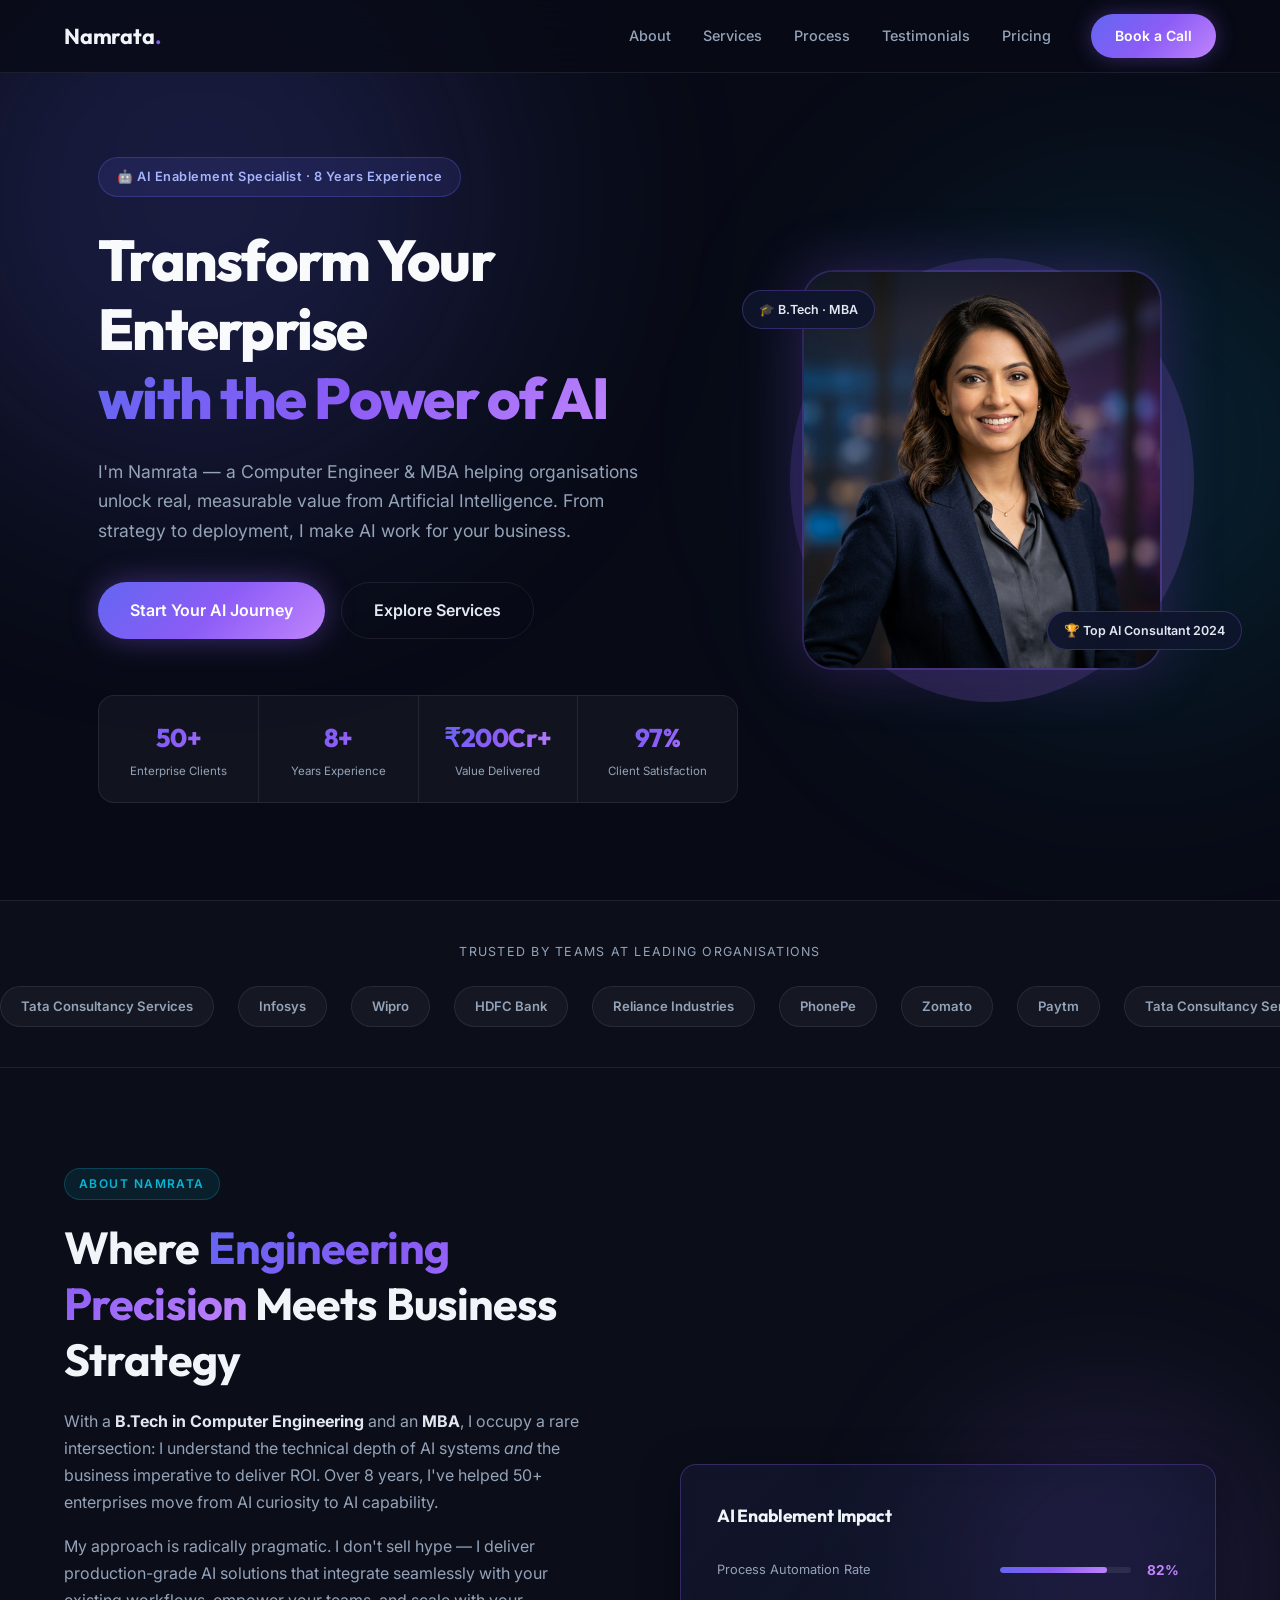
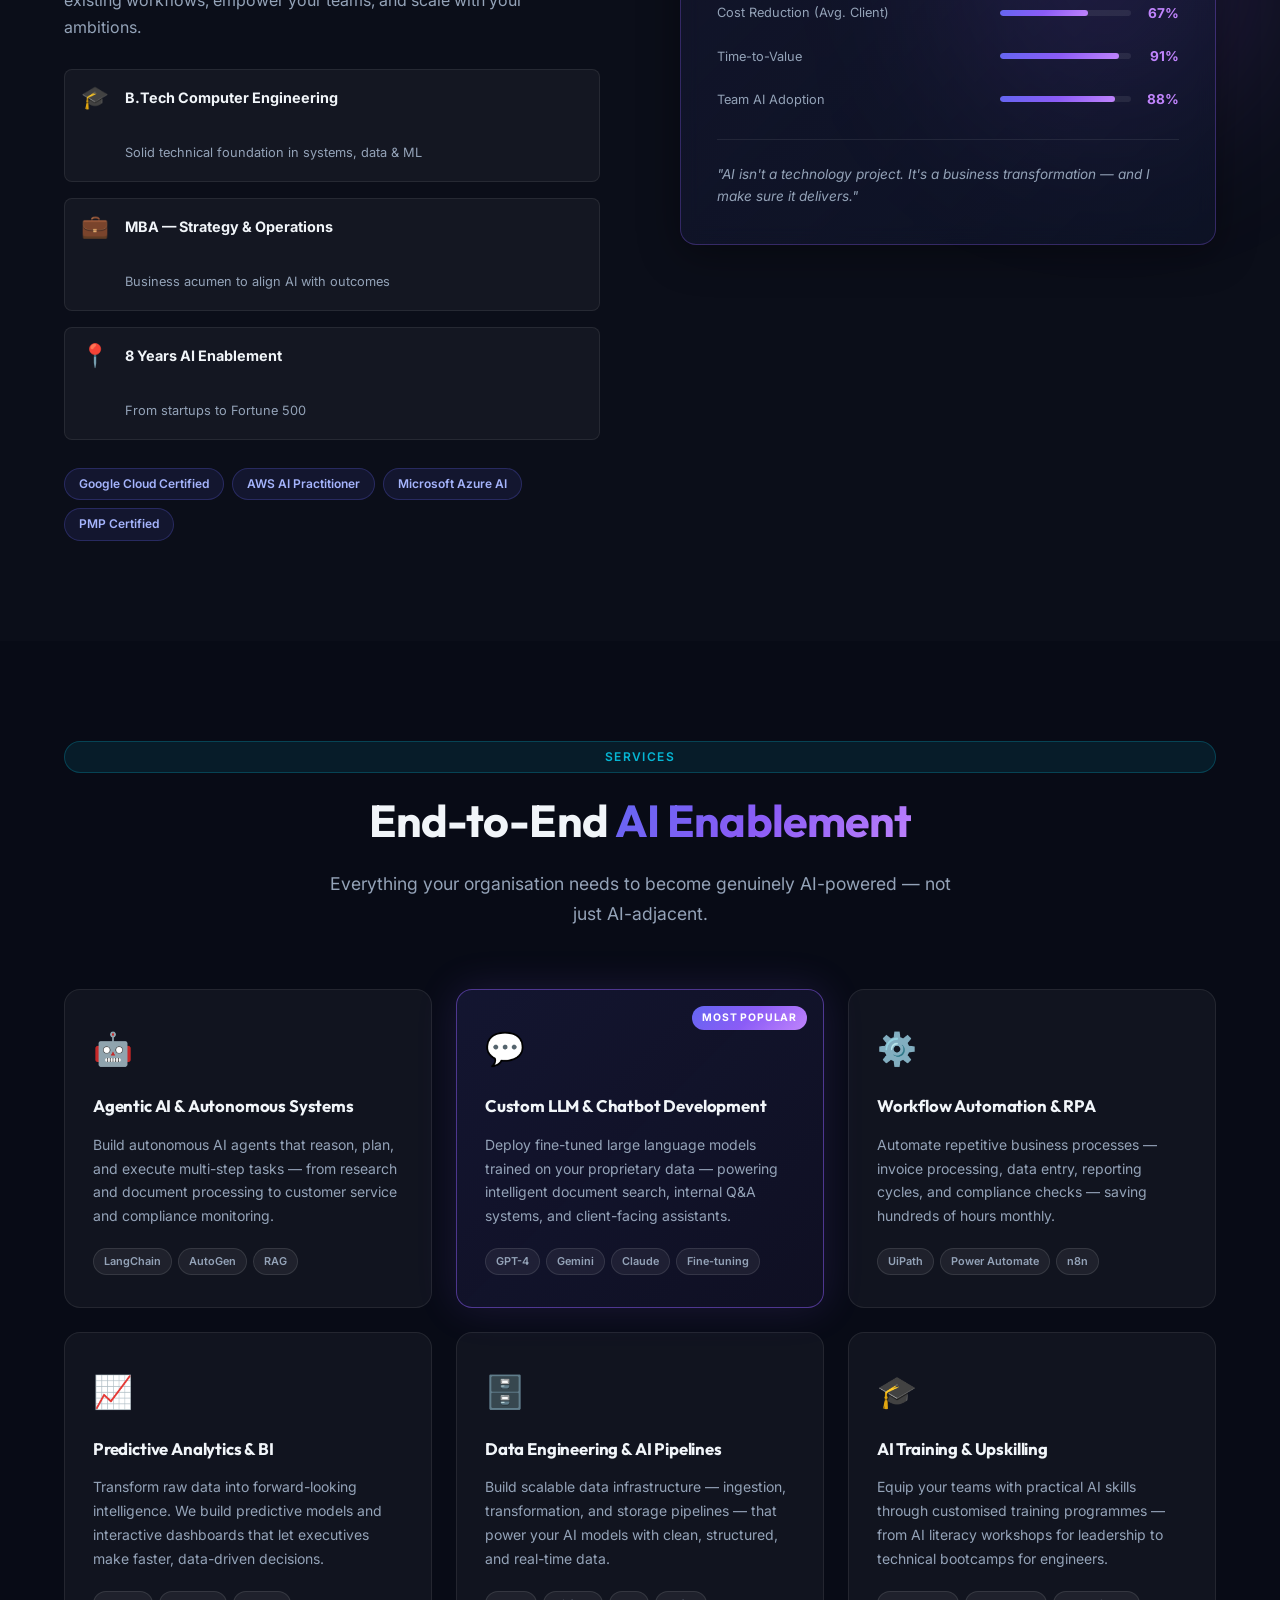
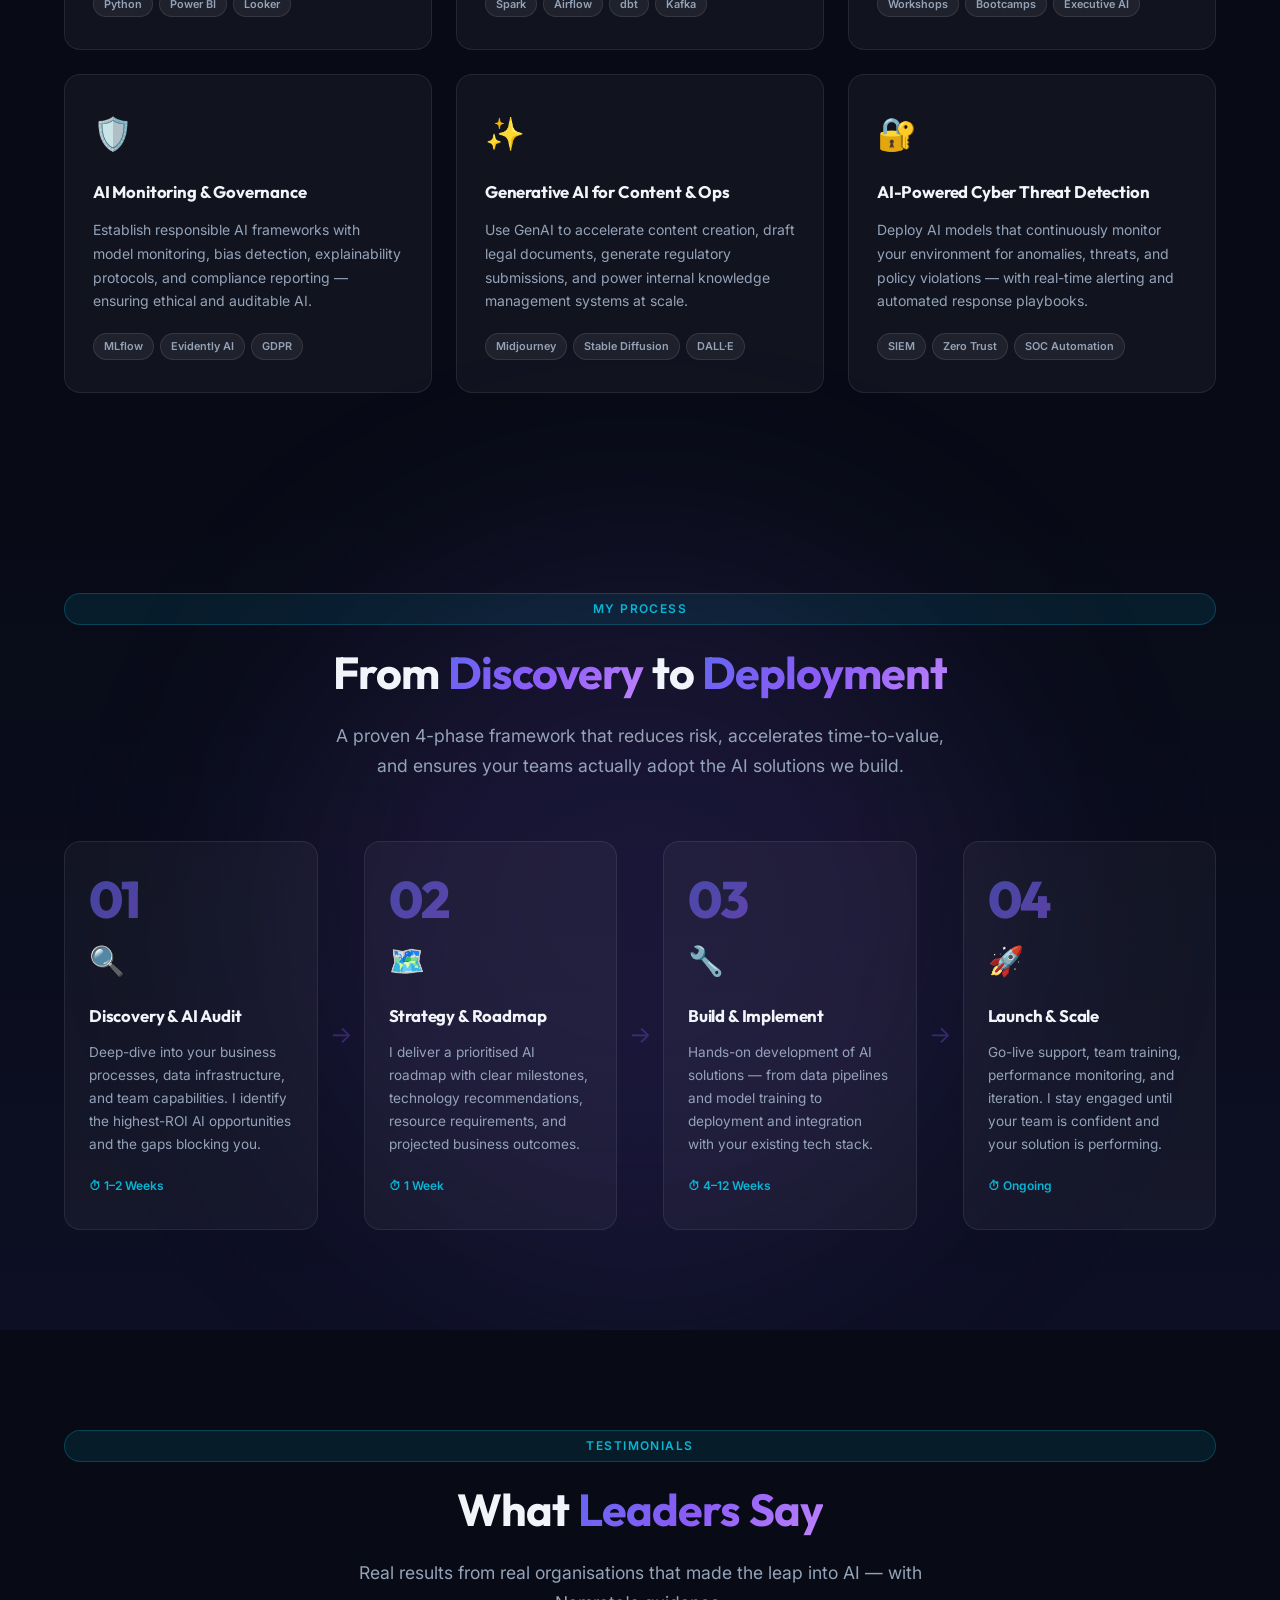
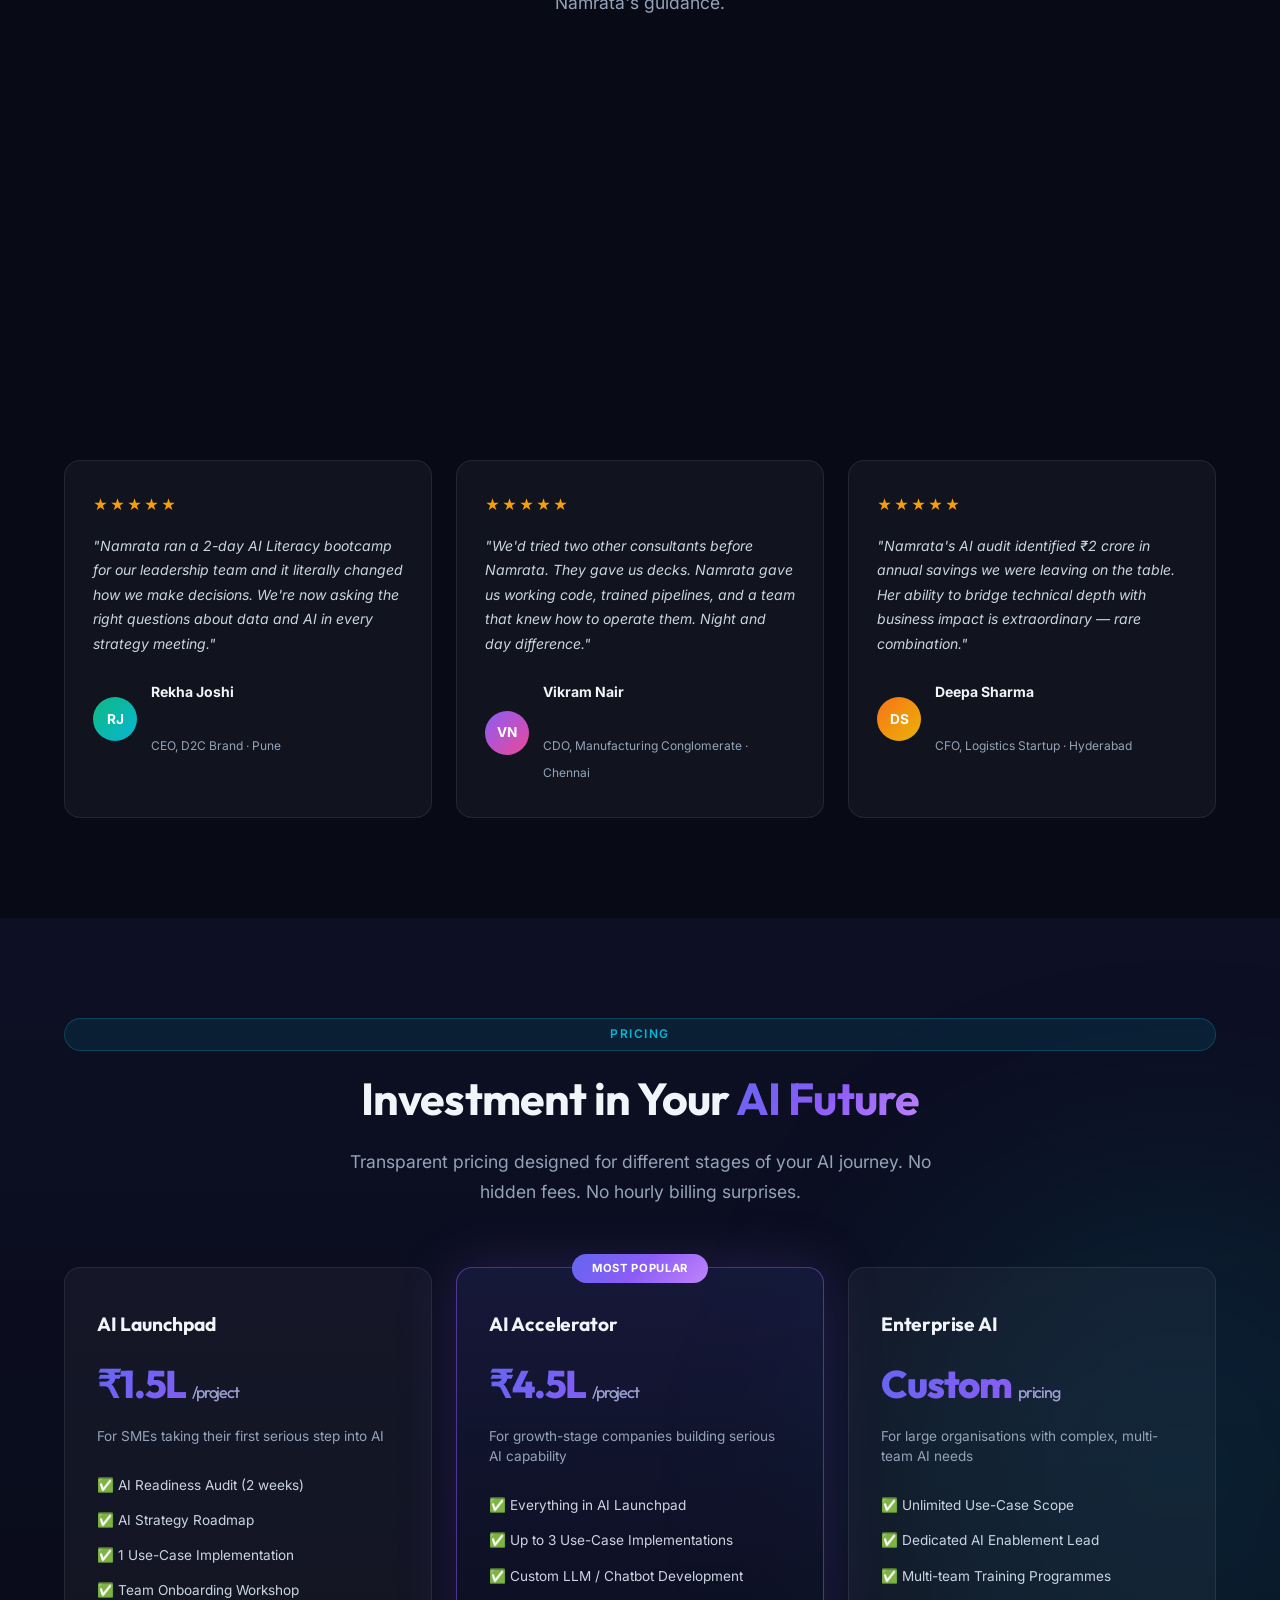
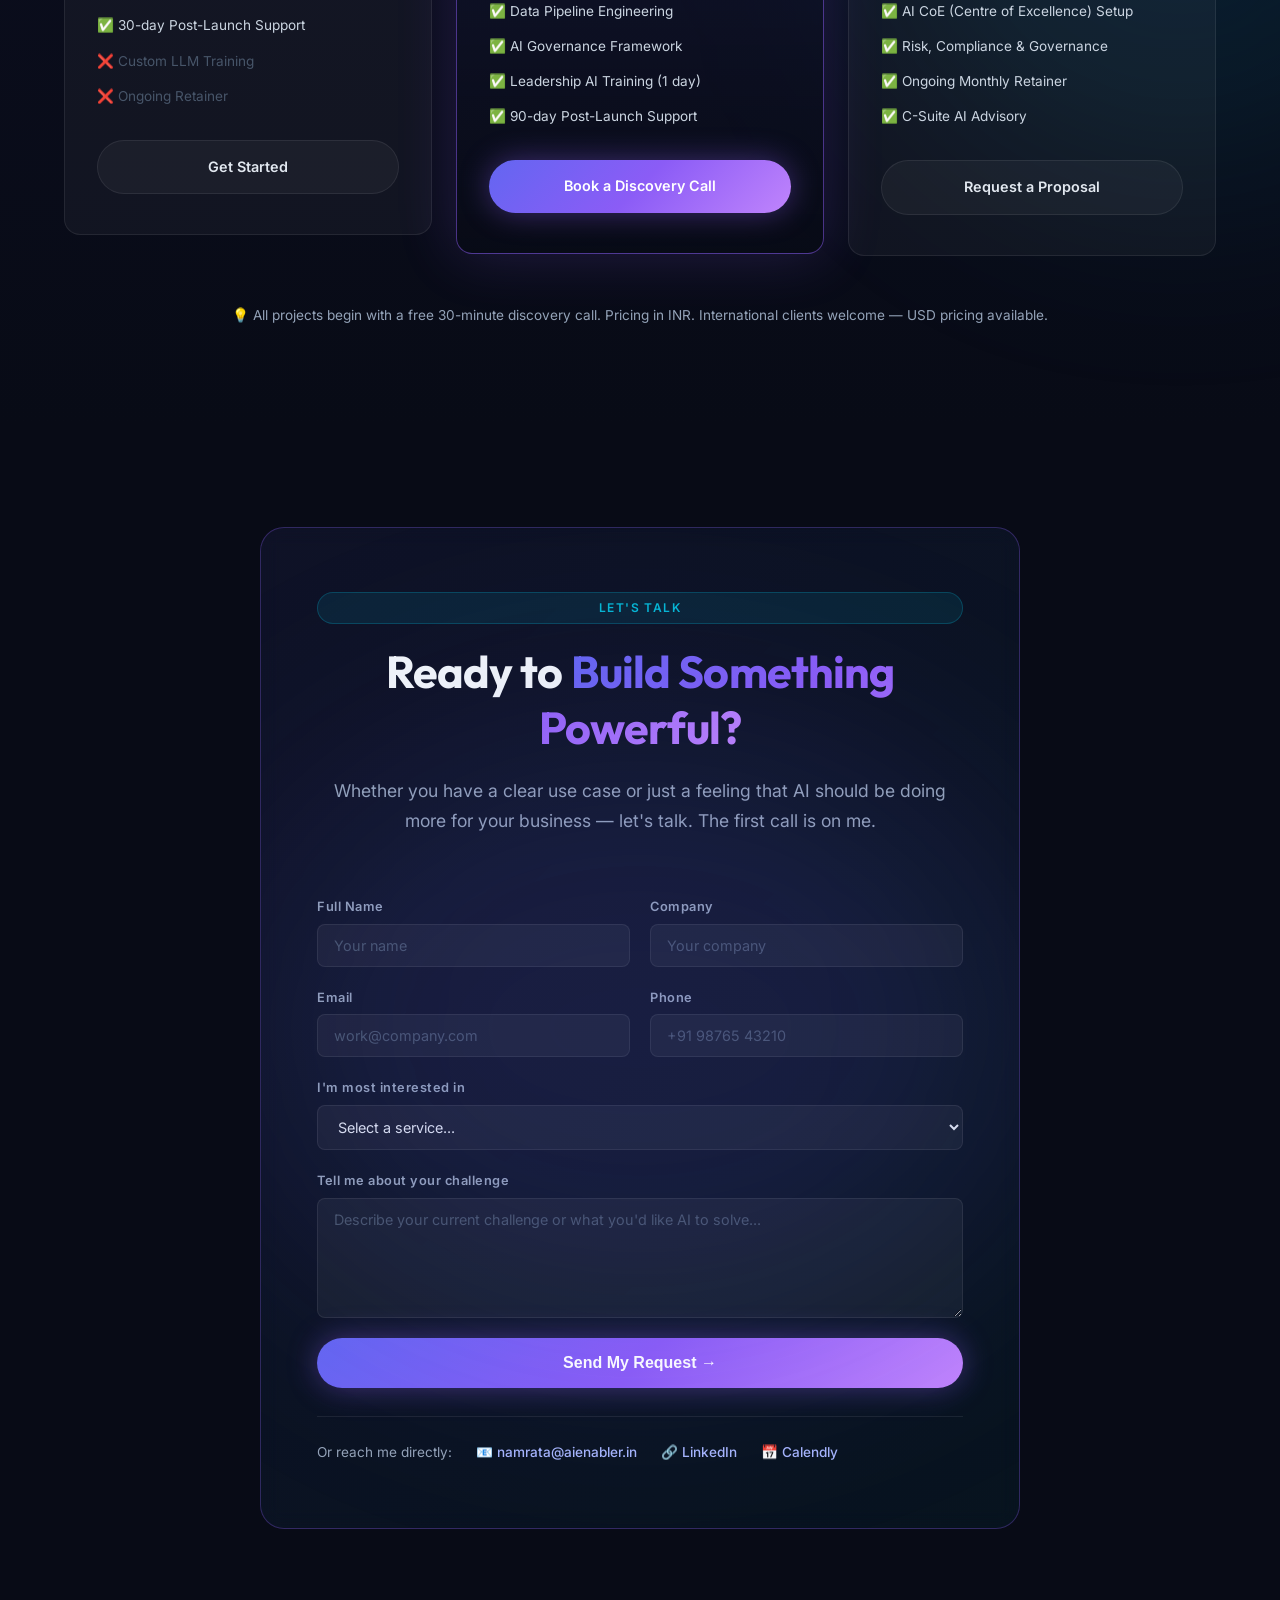
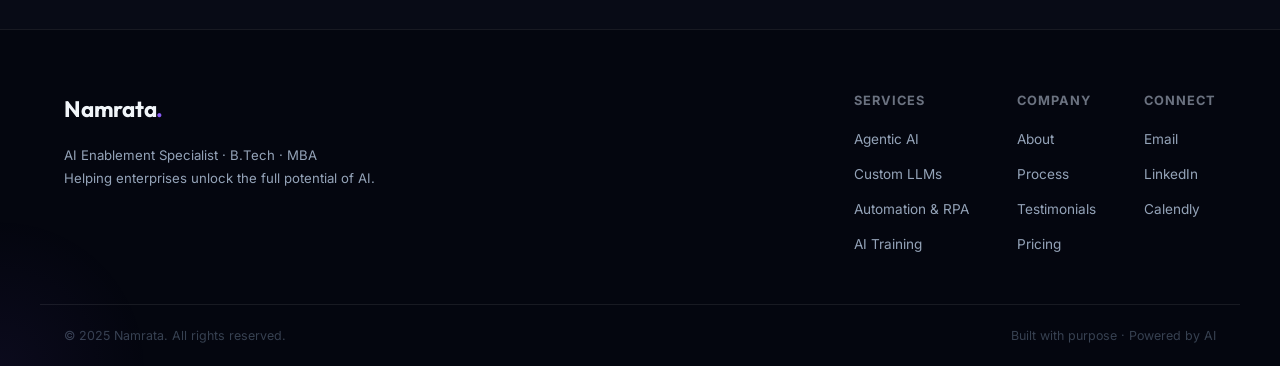
==== commit 561dd2eb: "fix: Replace Syne with Outfit font, fix crushed heading typography - Swap Syne → Outfit across all h" ====
--- a/index.html
+++ b/index.html
@@ -7,7 +7,7 @@
   <meta name="description" content="Namrata is a B.Tech Computer Engineer and MBA with 8 years of experience specialising in AI Enablement — helping enterprises transform through Agentic AI, LLMs, Automation, and Data Engineering." />
   <link rel="preconnect" href="https://fonts.googleapis.com" />
   <link rel="preconnect" href="https://fonts.gstatic.com" crossorigin />
-  <link href="https://fonts.googleapis.com/css2?family=Inter:wght@300;400;500;600;700;800;900&family=Syne:wght@700;800&display=swap" rel="stylesheet" />
+  <link href="https://fonts.googleapis.com/css2?family=Inter:wght@300;400;500;600;700;800&family=Outfit:wght@600;700;800;900&display=swap" rel="stylesheet" />
   <link rel="stylesheet" href="style.css" />
 </head>
 <body>
--- a/style.css
+++ b/style.css
@@ -9,8 +9,10 @@
   font-family: 'Inter', sans-serif;
   background: #080b16;
   color: #e2e8f0;
-  line-height: 1.65;
+  line-height: 1.7;
   overflow-x: hidden;
+  -webkit-font-smoothing: antialiased;
+  -moz-osx-font-smoothing: grayscale;
 }
 
 /* ── DESIGN TOKENS ── */
@@ -72,7 +74,7 @@
   margin-bottom: 20px;
 }
 .section-tag.center { display: flex; justify-content: center; }
-h2 { font-family: 'Syne', sans-serif; font-size: clamp(2rem, 4vw, 3rem); font-weight: 800; line-height: 1.15; color: #f1f5f9; margin-bottom: 20px; }
+h2 { font-family: 'Outfit', sans-serif; font-size: clamp(2rem, 4vw, 2.8rem); font-weight: 700; line-height: 1.25; letter-spacing: -0.02em; color: #f1f5f9; margin-bottom: 20px; }
 .center { text-align: center; }
 .section-sub { font-size: 1.1rem; color: var(--text-muted); max-width: 640px; margin: 0 auto 60px; text-align: center; }
 
@@ -114,8 +116,8 @@
   display: flex; align-items: center; gap: 40px; height: 72px;
 }
 .logo {
-  font-family: 'Syne', sans-serif; font-size: 1.35rem; font-weight: 800;
-  color: #f1f5f9; text-decoration: none; white-space: nowrap;
+  font-family: 'Outfit', sans-serif; font-size: 1.35rem; font-weight: 700;
+  color: #f1f5f9; text-decoration: none; white-space: nowrap; letter-spacing: -0.01em;
 }
 .dot { color: var(--accent); }
 .nav-links {
@@ -177,9 +179,10 @@
   animation: fadeUp 0.7s ease both;
 }
 h1 {
-  font-family: 'Syne', sans-serif;
-  font-size: clamp(2.2rem, 5vw, 3.8rem);
-  font-weight: 900; line-height: 1.1;
+  font-family: 'Outfit', sans-serif;
+  font-size: clamp(2.2rem, 5vw, 3.6rem);
+  font-weight: 800; line-height: 1.2;
+  letter-spacing: -0.03em;
   color: #f8fafc;
   margin-bottom: 24px;
   animation: fadeUp 0.7s 0.1s ease both;
@@ -199,7 +202,7 @@
   animation: fadeUp 0.7s 0.4s ease both;
 }
 .stat { flex: 1; min-width: 100px; padding: 20px 24px; text-align: center; }
-.stat-num { display: block; font-family: 'Syne', sans-serif; font-size: 1.6rem; font-weight: 800; background: var(--grad-primary); -webkit-background-clip: text; -webkit-text-fill-color: transparent; background-clip: text; }
+.stat-num { display: block; font-family: 'Outfit', sans-serif; font-size: 1.6rem; font-weight: 800; letter-spacing: -0.02em; background: var(--grad-primary); -webkit-background-clip: text; -webkit-text-fill-color: transparent; background-clip: text; }
 .stat-label { display: block; font-size: 0.72rem; color: var(--text-muted); margin-top: 2px; }
 .stat-divider { width: 1px; background: var(--border); }
 
@@ -317,7 +320,7 @@
   backdrop-filter: blur(10px);
   box-shadow: var(--shadow-card);
 }
-.about-metrics-card h3 { font-family: 'Syne', sans-serif; font-size: 1.1rem; font-weight: 700; color: #f1f5f9; margin-bottom: 28px; }
+.about-metrics-card h3 { font-family: 'Outfit', sans-serif; font-size: 1.1rem; font-weight: 700; color: #f1f5f9; margin-bottom: 28px; letter-spacing: -0.01em; }
 .metric-row { display: flex; align-items: center; gap: 12px; margin-bottom: 20px; }
 .metric-label { font-size: 0.8rem; color: var(--text-muted); flex: 1 0 140px; }
 .progress-bar { flex: 1; height: 6px; background: rgba(255,255,255,0.08); border-radius: 3px; overflow: hidden; }
@@ -380,7 +383,7 @@
   padding: 3px 10px; border-radius: 100px;
 }
 .svc-icon { font-size: 2rem; margin-bottom: 16px; display: block; position: relative; z-index: 1; }
-.service-card h3 { font-family: 'Syne', sans-serif; font-size: 1rem; font-weight: 700; color: #f1f5f9; margin-bottom: 12px; position: relative; z-index: 1; }
+.service-card h3 { font-family: 'Outfit', sans-serif; font-size: 1.05rem; font-weight: 700; color: #f1f5f9; margin-bottom: 12px; position: relative; z-index: 1; letter-spacing: -0.01em; }
 .service-card p { font-size: 0.875rem; color: var(--text-muted); line-height: 1.7; position: relative; z-index: 1; }
 .svc-tags { display: flex; flex-wrap: wrap; gap: 6px; margin-top: 20px; position: relative; z-index: 1; }
 .svc-tags span {
@@ -410,12 +413,12 @@
 }
 .step-card:hover { transform: translateY(-4px); border-color: var(--border-glow); }
 .step-num {
-  font-family: 'Syne', sans-serif; font-size: 3.5rem; font-weight: 900;
+  font-family: 'Outfit', sans-serif; font-size: 3.2rem; font-weight: 800;
   background: var(--grad-primary); -webkit-background-clip: text; -webkit-text-fill-color: transparent; background-clip: text;
-  line-height: 1; margin-bottom: 12px; opacity: 0.6;
+  line-height: 1; margin-bottom: 12px; opacity: 0.6; letter-spacing: -0.03em;
 }
 .step-icon { font-size: 1.8rem; margin-bottom: 16px; }
-.step-card h3 { font-family: 'Syne', sans-serif; font-size: 1rem; font-weight: 700; color: #f1f5f9; margin-bottom: 10px; }
+.step-card h3 { font-family: 'Outfit', sans-serif; font-size: 1.05rem; font-weight: 700; color: #f1f5f9; margin-bottom: 10px; letter-spacing: -0.01em; }
 .step-card p { font-size: 0.85rem; color: var(--text-muted); line-height: 1.7; }
 .step-duration { margin-top: 20px; font-size: 0.75rem; font-weight: 600; color: var(--accent2); }
 .step-arrow { font-size: 1.5rem; color: var(--border-glow); align-self: center; flex-shrink: 0; }
@@ -479,8 +482,8 @@
   font-size: 0.7rem; font-weight: 700; text-transform: uppercase; letter-spacing: 0.06em;
   padding: 5px 20px; border-radius: 100px;
 }
-.price-plan-name { font-family: 'Syne', sans-serif; font-size: 1.15rem; font-weight: 700; color: #f1f5f9; margin-bottom: 12px; }
-.price-tag { font-family: 'Syne', sans-serif; font-size: 2.4rem; font-weight: 900; margin-bottom: 8px; background: var(--grad-primary); -webkit-background-clip: text; -webkit-text-fill-color: transparent; background-clip: text; }
+.price-plan-name { font-family: 'Outfit', sans-serif; font-size: 1.2rem; font-weight: 700; color: #f1f5f9; margin-bottom: 12px; letter-spacing: -0.01em; }
+.price-tag { font-family: 'Outfit', sans-serif; font-size: 2.4rem; font-weight: 800; margin-bottom: 8px; letter-spacing: -0.03em; background: var(--grad-primary); -webkit-background-clip: text; -webkit-text-fill-color: transparent; background-clip: text; }
 .price-tag span { font-size: 1rem; font-weight: 400; color: var(--text-muted); -webkit-text-fill-color: var(--text-muted); }
 .price-desc { font-size: 0.85rem; color: var(--text-muted); margin-bottom: 28px; line-height: 1.5; }
 .price-features { list-style: none; display: flex; flex-direction: column; gap: 12px; margin-bottom: 32px; }
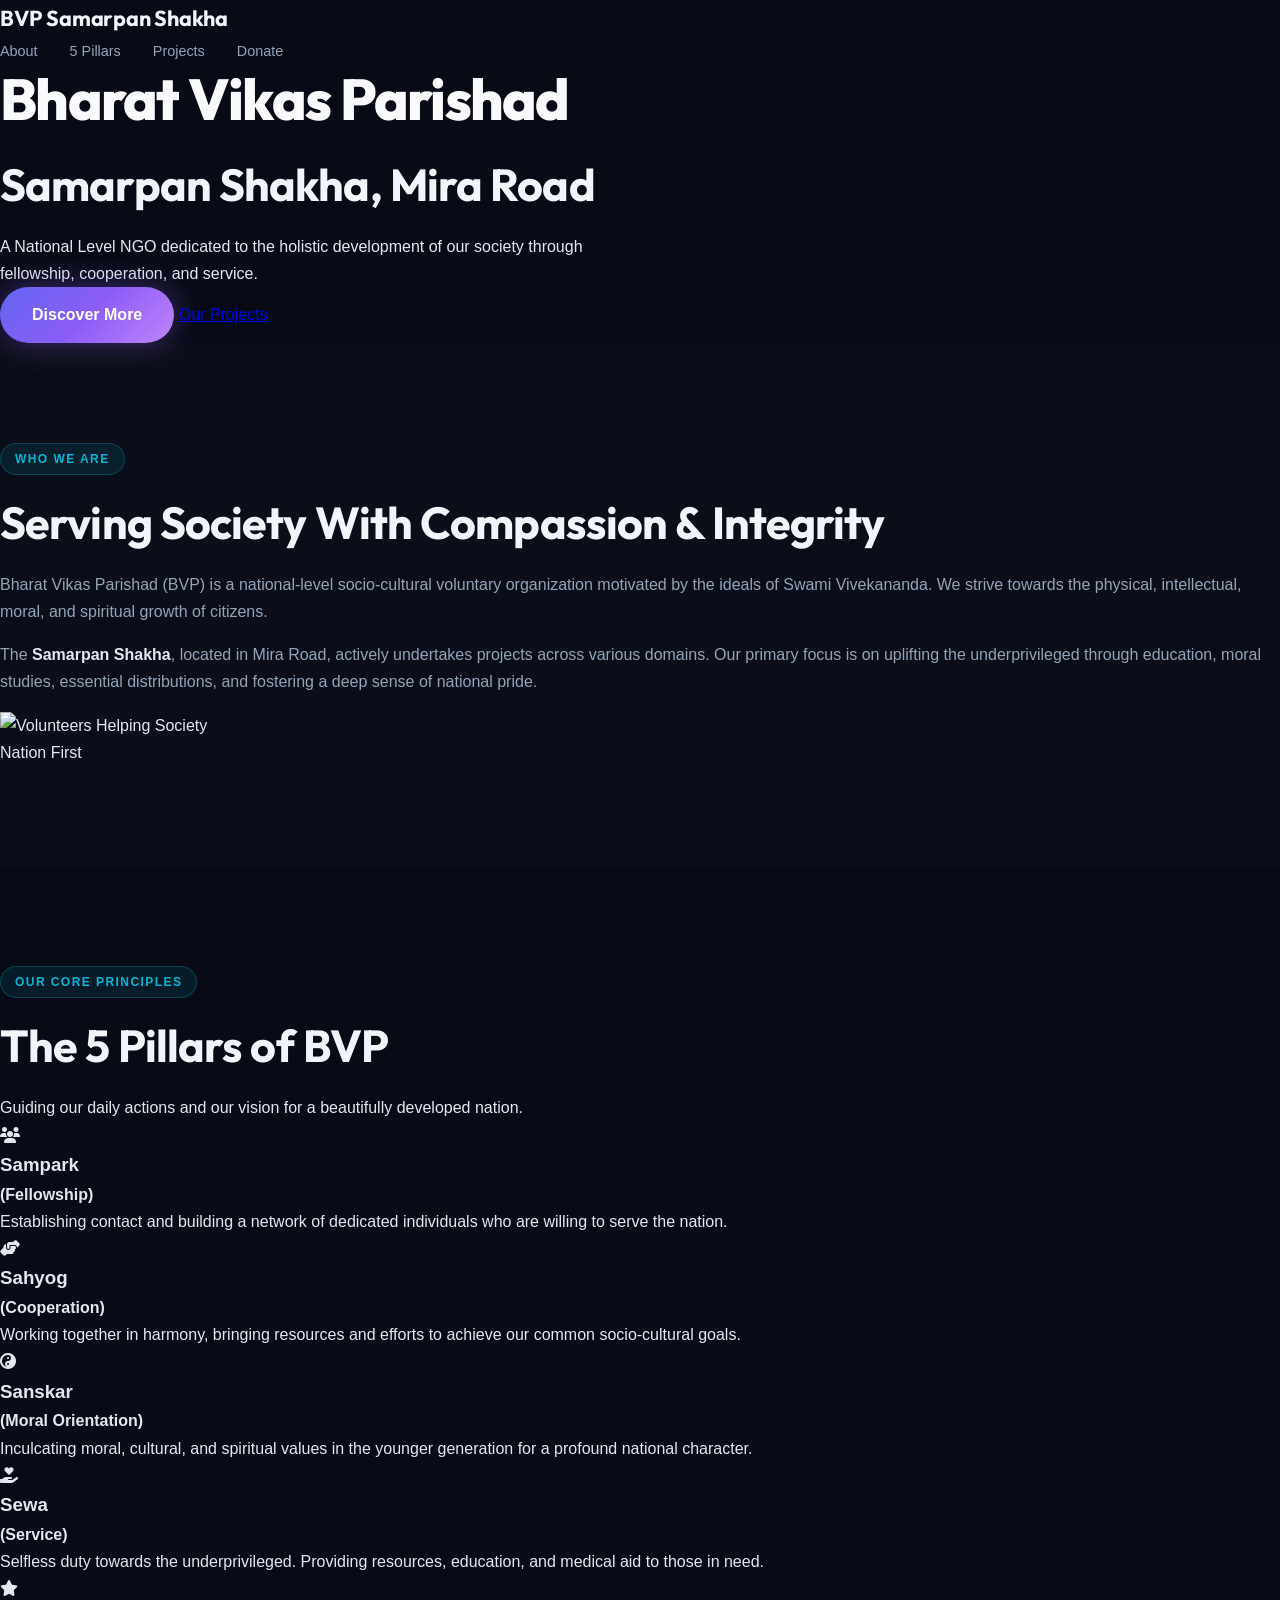
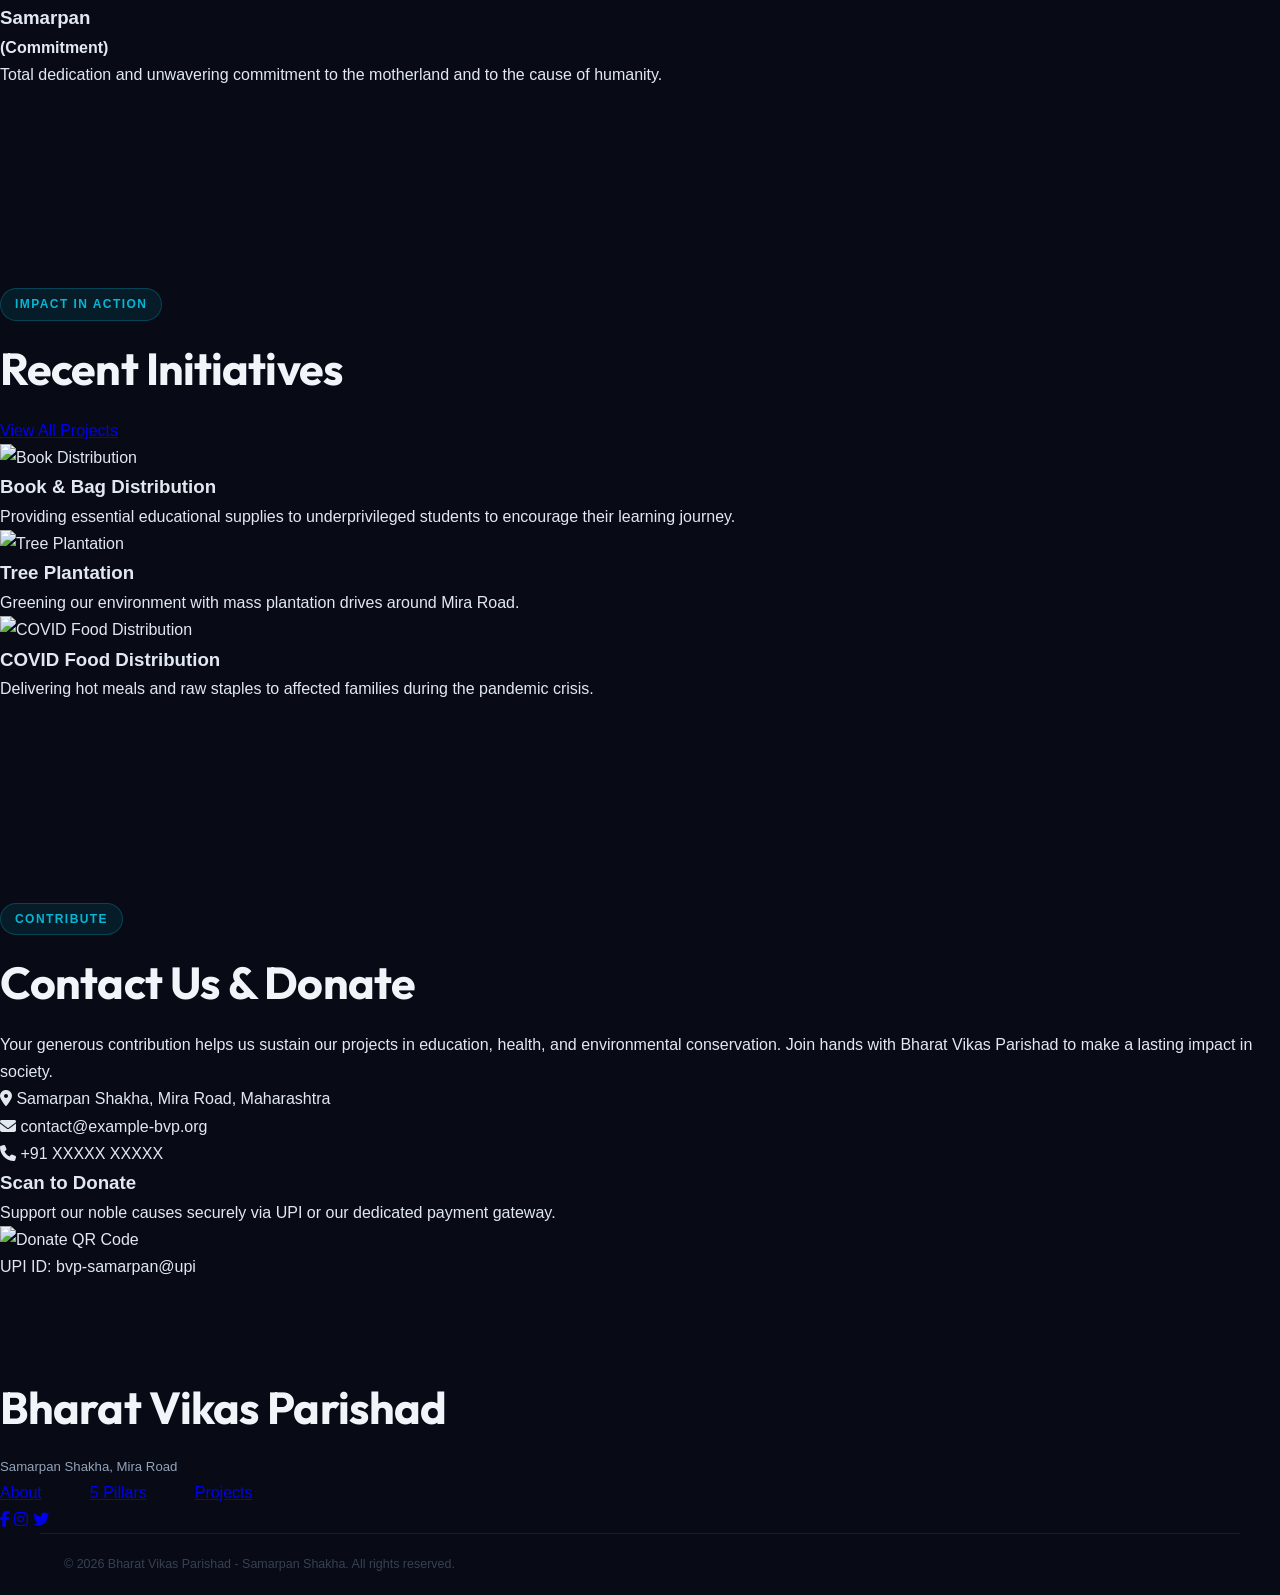
==== commit 977de7b0: "Map proper images to projects dynamically" ====
--- a/index.html
+++ b/index.html
@@ -1,491 +1,200 @@
 <!DOCTYPE html>
 <html lang="en">
 <head>
-  <meta charset="UTF-8" />
-  <meta name="viewport" content="width=device-width, initial-scale=1.0" />
-  <title>Namrata | AI Enablement Expert</title>
-  <meta name="description" content="Namrata is a B.Tech Computer Engineer and MBA with 8 years of experience specialising in AI Enablement — helping enterprises transform through Agentic AI, LLMs, Automation, and Data Engineering." />
-  <link rel="preconnect" href="https://fonts.googleapis.com" />
-  <link rel="preconnect" href="https://fonts.gstatic.com" crossorigin />
-  <link href="https://fonts.googleapis.com/css2?family=Inter:wght@300;400;500;600;700;800&family=Outfit:wght@600;700;800;900&display=swap" rel="stylesheet" />
-  <link rel="stylesheet" href="style.css" />
+    <meta charset="UTF-8">
+    <meta name="viewport" content="width=device-width, initial-scale=1.0">
+    <title>Bharat Vikas Parishad | Samarpan Shakha</title>
+    <meta name="description" content="Welcome to Bharat Vikas Parishad - Samarpan Shakha, Mira Road. We work for society through education, moral studies, and helping the needy.">
+    <link rel="stylesheet" href="style.css">
+    <link rel="preconnect" href="https://fonts.googleapis.com">
+    <link rel="preconnect" href="https://fonts.gstatic.com" crossorigin>
+    <link href="https://fonts.googleapis.com/css2?family=Outfit:wght@300;400;500;600;700;800&family=Playfair+Display:wght@500;600;700&display=swap" rel="stylesheet">
+    <link rel="stylesheet" href="https://cdnjs.cloudflare.com/ajax/libs/font-awesome/6.4.0/css/all.min.css">
 </head>
 <body>
-
-  <!-- ───────────────── NAV ───────────────── -->
-  <nav id="navbar">
-    <div class="nav-inner">
-      <a href="#hero" class="logo">Namrata<span class="dot">.</span></a>
-      <ul class="nav-links">
-        <li><a href="#about">About</a></li>
-        <li><a href="#services">Services</a></li>
-        <li><a href="#how-it-works">Process</a></li>
-        <li><a href="#testimonials">Testimonials</a></li>
-        <li><a href="#pricing">Pricing</a></li>
-      </ul>
-      <a href="#contact" class="btn-nav">Book a Call</a>
-      <button class="hamburger" id="hamburger" aria-label="Open menu">&#9776;</button>
-    </div>
-    <div class="mobile-menu" id="mobile-menu">
-      <a href="#about">About</a>
-      <a href="#services">Services</a>
-      <a href="#how-it-works">Process</a>
-      <a href="#testimonials">Testimonials</a>
-      <a href="#pricing">Pricing</a>
-      <a href="#contact" class="mobile-cta">Book a Call</a>
-    </div>
-  </nav>
-
-  <!-- ───────────────── HERO ───────────────── -->
-  <section id="hero">
-    <div class="hero-bg-glow glow1"></div>
-    <div class="hero-bg-glow glow2"></div>
-    <div class="hero-content">
-      <div class="hero-badge">🤖 AI Enablement Specialist · 8 Years Experience</div>
-      <h1>Transform Your Enterprise<br/><span class="grad-text">with the Power of AI</span></h1>
-      <p class="hero-sub">I'm Namrata — a Computer Engineer & MBA helping organisations unlock real, measurable value from Artificial Intelligence. From strategy to deployment, I make AI work for your business.</p>
-      <div class="hero-ctas">
-        <a href="#contact" class="btn-primary" id="hero-cta-primary">Start Your AI Journey</a>
-        <a href="#services" class="btn-ghost" id="hero-cta-secondary">Explore Services</a>
-      </div>
-      <div class="hero-stats">
-        <div class="stat"><span class="stat-num">50+</span><span class="stat-label">Enterprise Clients</span></div>
-        <div class="stat-divider"></div>
-        <div class="stat"><span class="stat-num">8+</span><span class="stat-label">Years Experience</span></div>
-        <div class="stat-divider"></div>
-        <div class="stat"><span class="stat-num">₹200Cr+</span><span class="stat-label">Value Delivered</span></div>
-        <div class="stat-divider"></div>
-        <div class="stat"><span class="stat-num">97%</span><span class="stat-label">Client Satisfaction</span></div>
-      </div>
-    </div>
-    <div class="hero-image-wrap">
-      <div class="hero-image-ring"></div>
-      <img src="namrata_profile.png" alt="Namrata, AI Enablement Expert" class="hero-img" />
-      <div class="hero-badge-float badge-f1">🎓 B.Tech · MBA</div>
-      <div class="hero-badge-float badge-f2">🏆 Top AI Consultant 2024</div>
-    </div>
-  </section>
-
-  <!-- ───────────────── SOCIAL PROOF LOGOS ───────────────── -->
-  <section id="logos">
-    <p class="logos-label">Trusted by teams at leading organisations</p>
-    <div class="logos-track-wrap">
-      <div class="logos-track">
-        <span class="logo-pill">Tata Consultancy Services</span>
-        <span class="logo-pill">Infosys</span>
-        <span class="logo-pill">Wipro</span>
-        <span class="logo-pill">HDFC Bank</span>
-        <span class="logo-pill">Reliance Industries</span>
-        <span class="logo-pill">PhonePe</span>
-        <span class="logo-pill">Zomato</span>
-        <span class="logo-pill">Paytm</span>
-        <span class="logo-pill">Tata Consultancy Services</span>
-        <span class="logo-pill">Infosys</span>
-        <span class="logo-pill">Wipro</span>
-        <span class="logo-pill">HDFC Bank</span>
-        <span class="logo-pill">Reliance Industries</span>
-        <span class="logo-pill">PhonePe</span>
-        <span class="logo-pill">Zomato</span>
-        <span class="logo-pill">Paytm</span>
-      </div>
-    </div>
-  </section>
-
-  <!-- ───────────────── ABOUT ───────────────── -->
-  <section id="about">
-    <div class="section-inner about-grid">
-      <div class="about-text">
-        <div class="section-tag">About Namrata</div>
-        <h2>Where <span class="grad-text">Engineering Precision</span> Meets Business Strategy</h2>
-        <p>With a <strong>B.Tech in Computer Engineering</strong> and an <strong>MBA</strong>, I occupy a rare intersection: I understand the technical depth of AI systems <em>and</em> the business imperative to deliver ROI. Over 8 years, I've helped 50+ enterprises move from AI curiosity to AI capability.</p>
-        <p>My approach is radically pragmatic. I don't sell hype — I deliver production-grade AI solutions that integrate seamlessly with your existing workflows, empower your teams, and scale with your ambitions.</p>
-        <div class="credential-row">
-          <div class="credential"><div class="cred-icon">🎓</div><div><strong>B.Tech Computer Engineering</strong><br/><small>Solid technical foundation in systems, data & ML</small></div></div>
-          <div class="credential"><div class="cred-icon">💼</div><div><strong>MBA — Strategy & Operations</strong><br/><small>Business acumen to align AI with outcomes</small></div></div>
-          <div class="credential"><div class="cred-icon">📍</div><div><strong>8 Years AI Enablement</strong><br/><small>From startups to Fortune 500</small></div></div>
-        </div>
-        <div class="about-badges">
-          <span class="badge">Google Cloud Certified</span>
-          <span class="badge">AWS AI Practitioner</span>
-          <span class="badge">Microsoft Azure AI</span>
-          <span class="badge">PMP Certified</span>
-        </div>
-      </div>
-      <div class="about-visual">
-        <div class="about-card-glow"></div>
-        <div class="about-metrics-card">
-          <h3>AI Enablement Impact</h3>
-          <div class="metric-row">
-            <div class="metric-label">Process Automation Rate</div>
-            <div class="progress-bar"><div class="progress-fill" style="--w:82%"></div></div>
-            <div class="metric-val">82%</div>
-          </div>
-          <div class="metric-row">
-            <div class="metric-label">Cost Reduction (Avg. Client)</div>
-            <div class="progress-bar"><div class="progress-fill" style="--w:67%"></div></div>
-            <div class="metric-val">67%</div>
-          </div>
-          <div class="metric-row">
-            <div class="metric-label">Time-to-Value</div>
-            <div class="progress-bar"><div class="progress-fill" style="--w:91%"></div></div>
-            <div class="metric-val">91%</div>
-          </div>
-          <div class="metric-row">
-            <div class="metric-label">Team AI Adoption</div>
-            <div class="progress-bar"><div class="progress-fill" style="--w:88%"></div></div>
-            <div class="metric-val">88%</div>
-          </div>
-          <div class="about-quote">"AI isn't a technology project. It's a business transformation — and I make sure it delivers."</div>
-        </div>
-      </div>
-    </div>
-  </section>
-
-  <!-- ───────────────── SERVICES ───────────────── -->
-  <section id="services">
-    <div class="section-inner">
-      <div class="section-tag center">Services</div>
-      <h2 class="center">End-to-End <span class="grad-text">AI Enablement</span></h2>
-      <p class="section-sub center">Everything your organisation needs to become genuinely AI-powered — not just AI-adjacent.</p>
-      <div class="services-grid">
-
-        <div class="service-card" id="svc-agentic">
-          <div class="svc-icon">🤖</div>
-          <h3>Agentic AI & Autonomous Systems</h3>
-          <p>Build autonomous AI agents that reason, plan, and execute multi-step tasks — from research and document processing to customer service and compliance monitoring.</p>
-          <div class="svc-tags"><span>LangChain</span><span>AutoGen</span><span>RAG</span></div>
-        </div>
-
-        <div class="service-card featured" id="svc-llm">
-          <div class="svc-badge-top">Most Popular</div>
-          <div class="svc-icon">💬</div>
-          <h3>Custom LLM & Chatbot Development</h3>
-          <p>Deploy fine-tuned large language models trained on your proprietary data — powering intelligent document search, internal Q&A systems, and client-facing assistants.</p>
-          <div class="svc-tags"><span>GPT-4</span><span>Gemini</span><span>Claude</span><span>Fine-tuning</span></div>
-        </div>
-
-        <div class="service-card" id="svc-rpa">
-          <div class="svc-icon">⚙️</div>
-          <h3>Workflow Automation & RPA</h3>
-          <p>Automate repetitive business processes — invoice processing, data entry, reporting cycles, and compliance checks — saving hundreds of hours monthly.</p>
-          <div class="svc-tags"><span>UiPath</span><span>Power Automate</span><span>n8n</span></div>
-        </div>
-
-        <div class="service-card" id="svc-analytics">
-          <div class="svc-icon">📈</div>
-          <h3>Predictive Analytics & BI</h3>
-          <p>Transform raw data into forward-looking intelligence. We build predictive models and interactive dashboards that let executives make faster, data-driven decisions.</p>
-          <div class="svc-tags"><span>Python</span><span>Power BI</span><span>Looker</span></div>
-        </div>
-
-        <div class="service-card" id="svc-data">
-          <div class="svc-icon">🗄️</div>
-          <h3>Data Engineering & AI Pipelines</h3>
-          <p>Build scalable data infrastructure — ingestion, transformation, and storage pipelines — that power your AI models with clean, structured, and real-time data.</p>
-          <div class="svc-tags"><span>Spark</span><span>Airflow</span><span>dbt</span><span>Kafka</span></div>
-        </div>
-
-        <div class="service-card" id="svc-training">
-          <div class="svc-icon">🎓</div>
-          <h3>AI Training & Upskilling</h3>
-          <p>Equip your teams with practical AI skills through customised training programmes — from AI literacy workshops for leadership to technical bootcamps for engineers.</p>
-          <div class="svc-tags"><span>Workshops</span><span>Bootcamps</span><span>Executive AI</span></div>
-        </div>
-
-        <div class="service-card" id="svc-governance">
-          <div class="svc-icon">🛡️</div>
-          <h3>AI Monitoring & Governance</h3>
-          <p>Establish responsible AI frameworks with model monitoring, bias detection, explainability protocols, and compliance reporting — ensuring ethical and auditable AI.</p>
-          <div class="svc-tags"><span>MLflow</span><span>Evidently AI</span><span>GDPR</span></div>
-        </div>
-
-        <div class="service-card" id="svc-genai">
-          <div class="svc-icon">✨</div>
-          <h3>Generative AI for Content & Ops</h3>
-          <p>Use GenAI to accelerate content creation, draft legal documents, generate regulatory submissions, and power internal knowledge management systems at scale.</p>
-          <div class="svc-tags"><span>Midjourney</span><span>Stable Diffusion</span><span>DALL·E</span></div>
-        </div>
-
-        <div class="service-card" id="svc-cyber">
-          <div class="svc-icon">🔐</div>
-          <h3>AI-Powered Cyber Threat Detection</h3>
-          <p>Deploy AI models that continuously monitor your environment for anomalies, threats, and policy violations — with real-time alerting and automated response playbooks.</p>
-          <div class="svc-tags"><span>SIEM</span><span>Zero Trust</span><span>SOC Automation</span></div>
-        </div>
-
-      </div>
-    </div>
-  </section>
-
-  <!-- ───────────────── HOW IT WORKS ───────────────── -->
-  <section id="how-it-works">
-    <div class="hero-bg-glow glow3"></div>
-    <div class="section-inner">
-      <div class="section-tag center">My Process</div>
-      <h2 class="center">From <span class="grad-text">Discovery</span> to <span class="grad-text">Deployment</span></h2>
-      <p class="section-sub center">A proven 4-phase framework that reduces risk, accelerates time-to-value, and ensures your teams actually adopt the AI solutions we build.</p>
-      <div class="steps-grid">
-        <div class="step-card" id="step-1">
-          <div class="step-num">01</div>
-          <div class="step-icon">🔍</div>
-          <h3>Discovery & AI Audit</h3>
-          <p>Deep-dive into your business processes, data infrastructure, and team capabilities. I identify the highest-ROI AI opportunities and the gaps blocking you.</p>
-          <div class="step-duration">⏱ 1–2 Weeks</div>
-        </div>
-        <div class="step-arrow">→</div>
-        <div class="step-card" id="step-2">
-          <div class="step-num">02</div>
-          <div class="step-icon">🗺️</div>
-          <h3>Strategy & Roadmap</h3>
-          <p>I deliver a prioritised AI roadmap with clear milestones, technology recommendations, resource requirements, and projected business outcomes.</p>
-          <div class="step-duration">⏱ 1 Week</div>
-        </div>
-        <div class="step-arrow">→</div>
-        <div class="step-card" id="step-3">
-          <div class="step-num">03</div>
-          <div class="step-icon">🔧</div>
-          <h3>Build & Implement</h3>
-          <p>Hands-on development of AI solutions — from data pipelines and model training to deployment and integration with your existing tech stack.</p>
-          <div class="step-duration">⏱ 4–12 Weeks</div>
-        </div>
-        <div class="step-arrow">→</div>
-        <div class="step-card" id="step-4">
-          <div class="step-num">04</div>
-          <div class="step-icon">🚀</div>
-          <h3>Launch & Scale</h3>
-          <p>Go-live support, team training, performance monitoring, and iteration. I stay engaged until your team is confident and your solution is performing.</p>
-          <div class="step-duration">⏱ Ongoing</div>
-        </div>
-      </div>
-    </div>
-  </section>
-
-  <!-- ───────────────── TESTIMONIALS ───────────────── -->
-  <section id="testimonials">
-    <div class="section-inner">
-      <div class="section-tag center">Testimonials</div>
-      <h2 class="center">What <span class="grad-text">Leaders Say</span></h2>
-      <p class="section-sub center">Real results from real organisations that made the leap into AI — with Namrata's guidance.</p>
-      <div class="testimonials-grid">
-
-        <div class="testi-card" id="testi-1">
-          <div class="testi-stars">★★★★★</div>
-          <p class="testi-quote">"Namrata transformed how we think about AI. She didn't just build us a chatbot — she built us a full AI strategy, trained our teams, and helped us reduce our support ticket volume by 68% in 3 months. Absolutely transformative."</p>
-          <div class="testi-author">
-            <div class="testi-avatar" style="background: linear-gradient(135deg, #6366f1, #8b5cf6)">AR</div>
-            <div><strong>Arjun Rao</strong><br/><small>CTO, FinTech Scale-up · Mumbai</small></div>
-          </div>
-        </div>
-
-        <div class="testi-card" id="testi-2">
-          <div class="testi-stars">★★★★★</div>
-          <p class="testi-quote">"We hired Namrata to automate our compliance reporting across 14 entities. What took 40 person-hours per week now takes 2 hours. The ROI paid back her fee in the first month itself. She's phenomenal."</p>
-          <div class="testi-author">
-            <div class="testi-avatar" style="background: linear-gradient(135deg, #06b6d4, #3b82f6)">SK</div>
-            <div><strong>Sunita Kapoor</strong><br/><small>VP Operations, NBFC · Delhi</small></div>
-          </div>
-        </div>
-
-        <div class="testi-card" id="testi-3">
-          <div class="testi-stars">★★★★★</div>
-          <p class="testi-quote">"The LLM-powered search tool Namrata built for our internal knowledge base has become our most-used internal product. Engineers, sales, HR — everyone uses it daily. The time saved is incredible."</p>
-          <div class="testi-author">
-            <div class="testi-avatar" style="background: linear-gradient(135deg, #f59e0b, #ef4444)">PM</div>
-            <div><strong>Prashant Mehta</strong><br/><small>Head of Product, SaaS Company · Bengaluru</small></div>
-          </div>
-        </div>
-
-        <div class="testi-card" id="testi-4">
-          <div class="testi-stars">★★★★★</div>
-          <p class="testi-quote">"Namrata ran a 2-day AI Literacy bootcamp for our leadership team and it literally changed how we make decisions. We're now asking the right questions about data and AI in every strategy meeting."</p>
-          <div class="testi-author">
-            <div class="testi-avatar" style="background: linear-gradient(135deg, #10b981, #06b6d4)">RJ</div>
-            <div><strong>Rekha Joshi</strong><br/><small>CEO, D2C Brand · Pune</small></div>
-          </div>
-        </div>
-
-        <div class="testi-card" id="testi-5">
-          <div class="testi-stars">★★★★★</div>
-          <p class="testi-quote">"We'd tried two other consultants before Namrata. They gave us decks. Namrata gave us working code, trained pipelines, and a team that knew how to operate them. Night and day difference."</p>
-          <div class="testi-author">
-            <div class="testi-avatar" style="background: linear-gradient(135deg, #8b5cf6, #ec4899)">VN</div>
-            <div><strong>Vikram Nair</strong><br/><small>CDO, Manufacturing Conglomerate · Chennai</small></div>
-          </div>
-        </div>
-
-        <div class="testi-card" id="testi-6">
-          <div class="testi-stars">★★★★★</div>
-          <p class="testi-quote">"Namrata's AI audit identified ₹2 crore in annual savings we were leaving on the table. Her ability to bridge technical depth with business impact is extraordinary — rare combination."</p>
-          <div class="testi-author">
-            <div class="testi-avatar" style="background: linear-gradient(135deg, #f97316, #eab308)">DS</div>
-            <div><strong>Deepa Sharma</strong><br/><small>CFO, Logistics Startup · Hyderabad</small></div>
-          </div>
-        </div>
-
-      </div>
-    </div>
-  </section>
-
-  <!-- ───────────────── PRICING ───────────────── -->
-  <section id="pricing">
-    <div class="hero-bg-glow glow4"></div>
-    <div class="section-inner">
-      <div class="section-tag center">Pricing</div>
-      <h2 class="center">Investment in Your <span class="grad-text">AI Future</span></h2>
-      <p class="section-sub center">Transparent pricing designed for different stages of your AI journey. No hidden fees. No hourly billing surprises.</p>
-      <div class="pricing-grid">
-
-        <div class="price-card" id="plan-starter">
-          <div class="price-plan-name">AI Launchpad</div>
-          <div class="price-tag">₹1.5L <span>/project</span></div>
-          <div class="price-desc">For SMEs taking their first serious step into AI</div>
-          <ul class="price-features">
-            <li>✅ AI Readiness Audit (2 weeks)</li>
-            <li>✅ AI Strategy Roadmap</li>
-            <li>✅ 1 Use-Case Implementation</li>
-            <li>✅ Team Onboarding Workshop</li>
-            <li>✅ 30-day Post-Launch Support</li>
-            <li class="muted">❌ Custom LLM Training</li>
-            <li class="muted">❌ Ongoing Retainer</li>
-          </ul>
-          <a href="#contact" class="btn-price" id="plan-starter-cta">Get Started</a>
-        </div>
-
-        <div class="price-card featured" id="plan-growth">
-          <div class="price-popular-badge">Most Popular</div>
-          <div class="price-plan-name">AI Accelerator</div>
-          <div class="price-tag">₹4.5L <span>/project</span></div>
-          <div class="price-desc">For growth-stage companies building serious AI capability</div>
-          <ul class="price-features">
-            <li>✅ Everything in AI Launchpad</li>
-            <li>✅ Up to 3 Use-Case Implementations</li>
-            <li>✅ Custom LLM / Chatbot Development</li>
-            <li>✅ Data Pipeline Engineering</li>
-            <li>✅ AI Governance Framework</li>
-            <li>✅ Leadership AI Training (1 day)</li>
-            <li>✅ 90-day Post-Launch Support</li>
-          </ul>
-          <a href="#contact" class="btn-price featured" id="plan-growth-cta">Book a Discovery Call</a>
-        </div>
-
-        <div class="price-card" id="plan-enterprise">
-          <div class="price-plan-name">Enterprise AI</div>
-          <div class="price-tag">Custom <span>pricing</span></div>
-          <div class="price-desc">For large organisations with complex, multi-team AI needs</div>
-          <ul class="price-features">
-            <li>✅ Unlimited Use-Case Scope</li>
-            <li>✅ Dedicated AI Enablement Lead</li>
-            <li>✅ Multi-team Training Programmes</li>
-            <li>✅ AI CoE (Centre of Excellence) Setup</li>
-            <li>✅ Risk, Compliance & Governance</li>
-            <li>✅ Ongoing Monthly Retainer</li>
-            <li>✅ C-Suite AI Advisory</li>
-          </ul>
-          <a href="#contact" class="btn-price" id="plan-enterprise-cta">Request a Proposal</a>
-        </div>
-
-      </div>
-      <p class="pricing-note">💡 All projects begin with a free 30-minute discovery call. Pricing in INR. International clients welcome — USD pricing available.</p>
-    </div>
-  </section>
-
-  <!-- ───────────────── CONTACT / CTA ───────────────── -->
-  <section id="contact">
-    <div class="section-inner contact-inner">
-      <div class="contact-card">
-        <div class="hero-bg-glow glow5"></div>
-        <div class="section-tag center">Let's Talk</div>
-        <h2 class="center">Ready to <span class="grad-text">Build Something Powerful?</span></h2>
-        <p class="section-sub center">Whether you have a clear use case or just a feeling that AI should be doing more for your business — let's talk. The first call is on me.</p>
-        <form class="contact-form" id="contact-form" onsubmit="handleSubmit(event)">
-          <div class="form-row">
-            <div class="form-group">
-              <label for="name">Full Name</label>
-              <input type="text" id="name" name="name" placeholder="Your name" required />
-            </div>
-            <div class="form-group">
-              <label for="company">Company</label>
-              <input type="text" id="company" name="company" placeholder="Your company" />
-            </div>
-          </div>
-          <div class="form-row">
-            <div class="form-group">
-              <label for="email">Email</label>
-              <input type="email" id="email" name="email" placeholder="work@company.com" required />
-            </div>
-            <div class="form-group">
-              <label for="phone">Phone</label>
-              <input type="tel" id="phone" name="phone" placeholder="+91 98765 43210" />
-            </div>
-          </div>
-          <div class="form-group full">
-            <label for="interest">I'm most interested in</label>
-            <select id="interest" name="interest">
-              <option value="">Select a service...</option>
-              <option>Agentic AI & Autonomous Systems</option>
-              <option>Custom LLM & Chatbot Development</option>
-              <option>Workflow Automation & RPA</option>
-              <option>Predictive Analytics & BI</option>
-              <option>Data Engineering & AI Pipelines</option>
-              <option>AI Training & Upskilling</option>
-              <option>AI Monitoring & Governance</option>
-              <option>Generative AI for Content & Ops</option>
-              <option>AI-Powered Cyber Threat Detection</option>
-              <option>Full AI Strategy Consultation</option>
-            </select>
-          </div>
-          <div class="form-group full">
-            <label for="message">Tell me about your challenge</label>
-            <textarea id="message" name="message" rows="4" placeholder="Describe your current challenge or what you'd like AI to solve..."></textarea>
-          </div>
-          <button type="submit" class="btn-primary full-width" id="form-submit-btn">Send My Request →</button>
-        </form>
-        <div class="contact-alt">
-          <span>Or reach me directly:</span>
-          <a href="mailto:namrata@aienabler.in" id="email-link">📧 namrata@aienabler.in</a>
-          <a href="https://linkedin.com/in/namrata" id="linkedin-link" target="_blank">🔗 LinkedIn</a>
-          <a href="https://calendly.com/namrata" id="calendly-link" target="_blank">📅 Calendly</a>
-        </div>
-      </div>
-    </div>
-  </section>
-
-  <!-- ───────────────── FOOTER ───────────────── -->
-  <footer id="footer">
-    <div class="footer-inner">
-      <div class="footer-brand">
-        <span class="logo">Namrata<span class="dot">.</span></span>
-        <p>AI Enablement Specialist · B.Tech · MBA<br/>Helping enterprises unlock the full potential of AI.</p>
-      </div>
-      <div class="footer-links">
-        <div class="fl-col">
-          <strong>Services</strong>
-          <a href="#services">Agentic AI</a>
-          <a href="#services">Custom LLMs</a>
-          <a href="#services">Automation & RPA</a>
-          <a href="#services">AI Training</a>
-        </div>
-        <div class="fl-col">
-          <strong>Company</strong>
-          <a href="#about">About</a>
-          <a href="#how-it-works">Process</a>
-          <a href="#testimonials">Testimonials</a>
-          <a href="#pricing">Pricing</a>
-        </div>
-        <div class="fl-col">
-          <strong>Connect</strong>
-          <a href="mailto:namrata@aienabler.in">Email</a>
-          <a href="https://linkedin.com/in/namrata" target="_blank">LinkedIn</a>
-          <a href="https://calendly.com/namrata" target="_blank">Calendly</a>
-        </div>
-      </div>
-    </div>
-    <div class="footer-bottom">
-      <span>© 2025 Namrata. All rights reserved.</span>
-      <span>Built with purpose · Powered by AI</span>
-    </div>
-  </footer>
-
-  <script src="script.js"></script>
+    <nav class="navbar">
+        <div class="nav-container">
+            <a href="index.html" class="logo">
+                <span class="logo-bvp">BVP</span>
+                <span class="logo-branch">Samarpan Shakha</span>
+            </a>
+            <ul class="nav-links">
+                <li><a href="#about">About</a></li>
+                <li><a href="#pillars">5 Pillars</a></li>
+                <li><a href="projects.html">Projects</a></li>
+                <li><a href="#donate" class="btn-primary-nav">Donate</a></li>
+            </ul>
+            <div class="hamburger">
+                <i class="fas fa-bars"></i>
+            </div>
+        </div>
+    </nav>
+
+    <header class="hero">
+        <div class="hero-overlay"></div>
+        <div class="hero-content">
+            <h1 class="hero-title">Bharat Vikas Parishad</h1>
+            <h2 class="hero-subtitle">Samarpan Shakha, Mira Road</h2>
+            <p class="hero-text">A National Level NGO dedicated to the holistic development of our society through fellowship, cooperation, and service.</p>
+            <div class="hero-buttons">
+                <a href="#about" class="btn btn-primary">Discover More</a>
+                <a href="projects.html" class="btn btn-secondary">Our Projects</a>
+            </div>
+        </div>
+    </header>
+
+    <section id="about" class="about-section pt-100 pb-100">
+        <div class="container auto-grid">
+            <div class="about-text">
+                <h3 class="section-tag">Who We Are</h3>
+                <h2 class="section-title">Serving Society With Compassion & Integrity</h2>
+                <div class="about-desc">
+                    <p>Bharat Vikas Parishad (BVP) is a national-level socio-cultural voluntary organization motivated by the ideals of Swami Vivekananda. We strive towards the physical, intellectual, moral, and spiritual growth of citizens.</p>
+                    <p>The <strong>Samarpan Shakha</strong>, located in Mira Road, actively undertakes projects across various domains. Our primary focus is on uplifting the underprivileged through education, moral studies, essential distributions, and fostering a deep sense of national pride.</p>
+                </div>
+            </div>
+            <div class="about-image-wrapper">
+                <div class="about-image-card">
+                    <img src="https://images.unsplash.com/photo-1593113580436-e889a7719f96?ixlib=rb-4.0.3&auto=format&fit=crop&w=800&q=80" alt="Volunteers Helping Society" class="about-image">
+                    <div class="about-badge">
+                        <span>Nation First</span>
+                    </div>
+                </div>
+            </div>
+        </div>
+    </section>
+
+    <section id="pillars" class="pillars-section pt-100 pb-100 bg-light">
+        <div class="container center-text">
+            <h3 class="section-tag">Our Core Principles</h3>
+            <h2 class="section-title">The 5 Pillars of BVP</h2>
+            <p class="section-subtitle">Guiding our daily actions and our vision for a beautifully developed nation.</p>
+            
+            <div class="pillars-grid mt-50">
+                <div class="pillar-card">
+                    <div class="pillar-icon"><i class="fas fa-users"></i></div>
+                    <h3>Sampark</h3>
+                    <h4>(Fellowship)</h4>
+                    <p>Establishing contact and building a network of dedicated individuals who are willing to serve the nation.</p>
+                </div>
+                <div class="pillar-card">
+                    <div class="pillar-icon"><i class="fas fa-hands-helping"></i></div>
+                    <h3>Sahyog</h3>
+                    <h4>(Cooperation)</h4>
+                    <p>Working together in harmony, bringing resources and efforts to achieve our common socio-cultural goals.</p>
+                </div>
+                <div class="pillar-card">
+                    <div class="pillar-icon"><i class="fas fa-yin-yang"></i></div>
+                    <h3>Sanskar</h3>
+                    <h4>(Moral Orientation)</h4>
+                    <p>Inculcating moral, cultural, and spiritual values in the younger generation for a profound national character.</p>
+                </div>
+                <div class="pillar-card">
+                    <div class="pillar-icon"><i class="fas fa-hand-holding-heart"></i></div>
+                    <h3>Sewa</h3>
+                    <h4>(Service)</h4>
+                    <p>Selfless duty towards the underprivileged. Providing resources, education, and medical aid to those in need.</p>
+                </div>
+                <div class="pillar-card">
+                    <div class="pillar-icon"><i class="fas fa-star"></i></div>
+                    <h3>Samarpan</h3>
+                    <h4>(Commitment)</h4>
+                    <p>Total dedication and unwavering commitment to the motherland and to the cause of humanity.</p>
+                </div>
+            </div>
+        </div>
+    </section>
+
+    <section class="recent-projects-section pt-100 pb-100">
+        <div class="container container-flex">
+            <div class="project-header">
+                <div>
+                    <h3 class="section-tag">Impact in Action</h3>
+                    <h2 class="section-title">Recent Initiatives</h2>
+                </div>
+                <a href="projects.html" class="btn btn-outline">View All Projects</a>
+            </div>
+            
+            <div class="recent-projects-grid mt-50">
+                <div class="project-preview-card">
+                    <div class="card-img-placeholder" style="padding:0; overflow:hidden; background:transparent;">
+                        <img src="Book%20Distro.jpeg" style="width:100%; height:100%; object-fit:cover;" alt="Book Distribution">
+                    </div>
+                    <div class="card-content">
+                        <h3>Book & Bag Distribution</h3>
+                        <p>Providing essential educational supplies to underprivileged students to encourage their learning journey.</p>
+                    </div>
+                </div>
+                <div class="project-preview-card">
+                    <div class="card-img-placeholder" style="padding:0; overflow:hidden; background:transparent;">
+                        <img src="Tree%20Plantation.jpg" style="width:100%; height:100%; object-fit:cover;" alt="Tree Plantation">
+                    </div>
+                    <div class="card-content">
+                        <h3>Tree Plantation</h3>
+                        <p>Greening our environment with mass plantation drives around Mira Road.</p>
+                    </div>
+                </div>
+                <div class="project-preview-card">
+                    <div class="card-img-placeholder" style="padding:0; overflow:hidden; background:transparent;">
+                        <img src="Covid%20Food%20Disto.png" style="width:100%; height:100%; object-fit:cover;" alt="COVID Food Distribution">
+                    </div>
+                    <div class="card-content">
+                        <h3>COVID Food Distribution</h3>
+                        <p>Delivering hot meals and raw staples to affected families during the pandemic crisis.</p>
+                    </div>
+                </div>
+            </div>
+        </div>
+    </section>
+
+    <section id="donate" class="donate-section pt-100 pb-100 bg-dark text-white">
+        <div class="container auto-grid align-center">
+            <div class="contact-text">
+                <h3 class="section-tag section-tag-light">Contribute</h3>
+                <h2 class="section-title">Contact Us & Donate</h2>
+                <p>Your generous contribution helps us sustain our projects in education, health, and environmental conservation. Join hands with Bharat Vikas Parishad to make a lasting impact in society.</p>
+                
+                <ul class="contact-info mt-30">
+                    <li><i class="fas fa-map-marker-alt"></i> Samarpan Shakha, Mira Road, Maharashtra</li>
+                    <li><i class="fas fa-envelope"></i> contact@example-bvp.org</li>
+                    <li><i class="fas fa-phone"></i> +91 XXXXX XXXXX</li>
+                </ul>
+            </div>
+            
+            <div class="qr-card">
+                <h3>Scan to Donate</h3>
+                <p>Support our noble causes securely via UPI or our dedicated payment gateway.</p>
+                <!-- Placeholder for QR Code named aptly per user instructions -->
+                <div class="qr-image-wrapper">
+                    <img src="Pay%20US.jpeg" alt="Donate QR Code" class="qr-image fallback-img">
+                </div>
+                <p class="qr-note">UPI ID: bvp-samarpan@upi</p>
+            </div>
+        </div>
+    </section>
+
+    <footer class="footer">
+        <div class="container container-flex footer-flex">
+            <div class="footer-brand">
+                <h2>Bharat Vikas Parishad</h2>
+                <p>Samarpan Shakha, Mira Road</p>
+            </div>
+            <div class="footer-links">
+                <a href="#about">About</a>
+                <a href="#pillars">5 Pillars</a>
+                <a href="projects.html">Projects</a>
+            </div>
+            <div class="footer-social">
+                <a href="#"><i class="fab fa-facebook-f"></i></a>
+                <a href="#"><i class="fab fa-instagram"></i></a>
+                <a href="#"><i class="fab fa-twitter"></i></a>
+            </div>
+        </div>
+        <div class="footer-bottom">
+            <p>&copy; 2026 Bharat Vikas Parishad - Samarpan Shakha. All rights reserved.</p>
+        </div>
+    </footer>
+
+    <script src="script.js"></script>
 </body>
 </html>
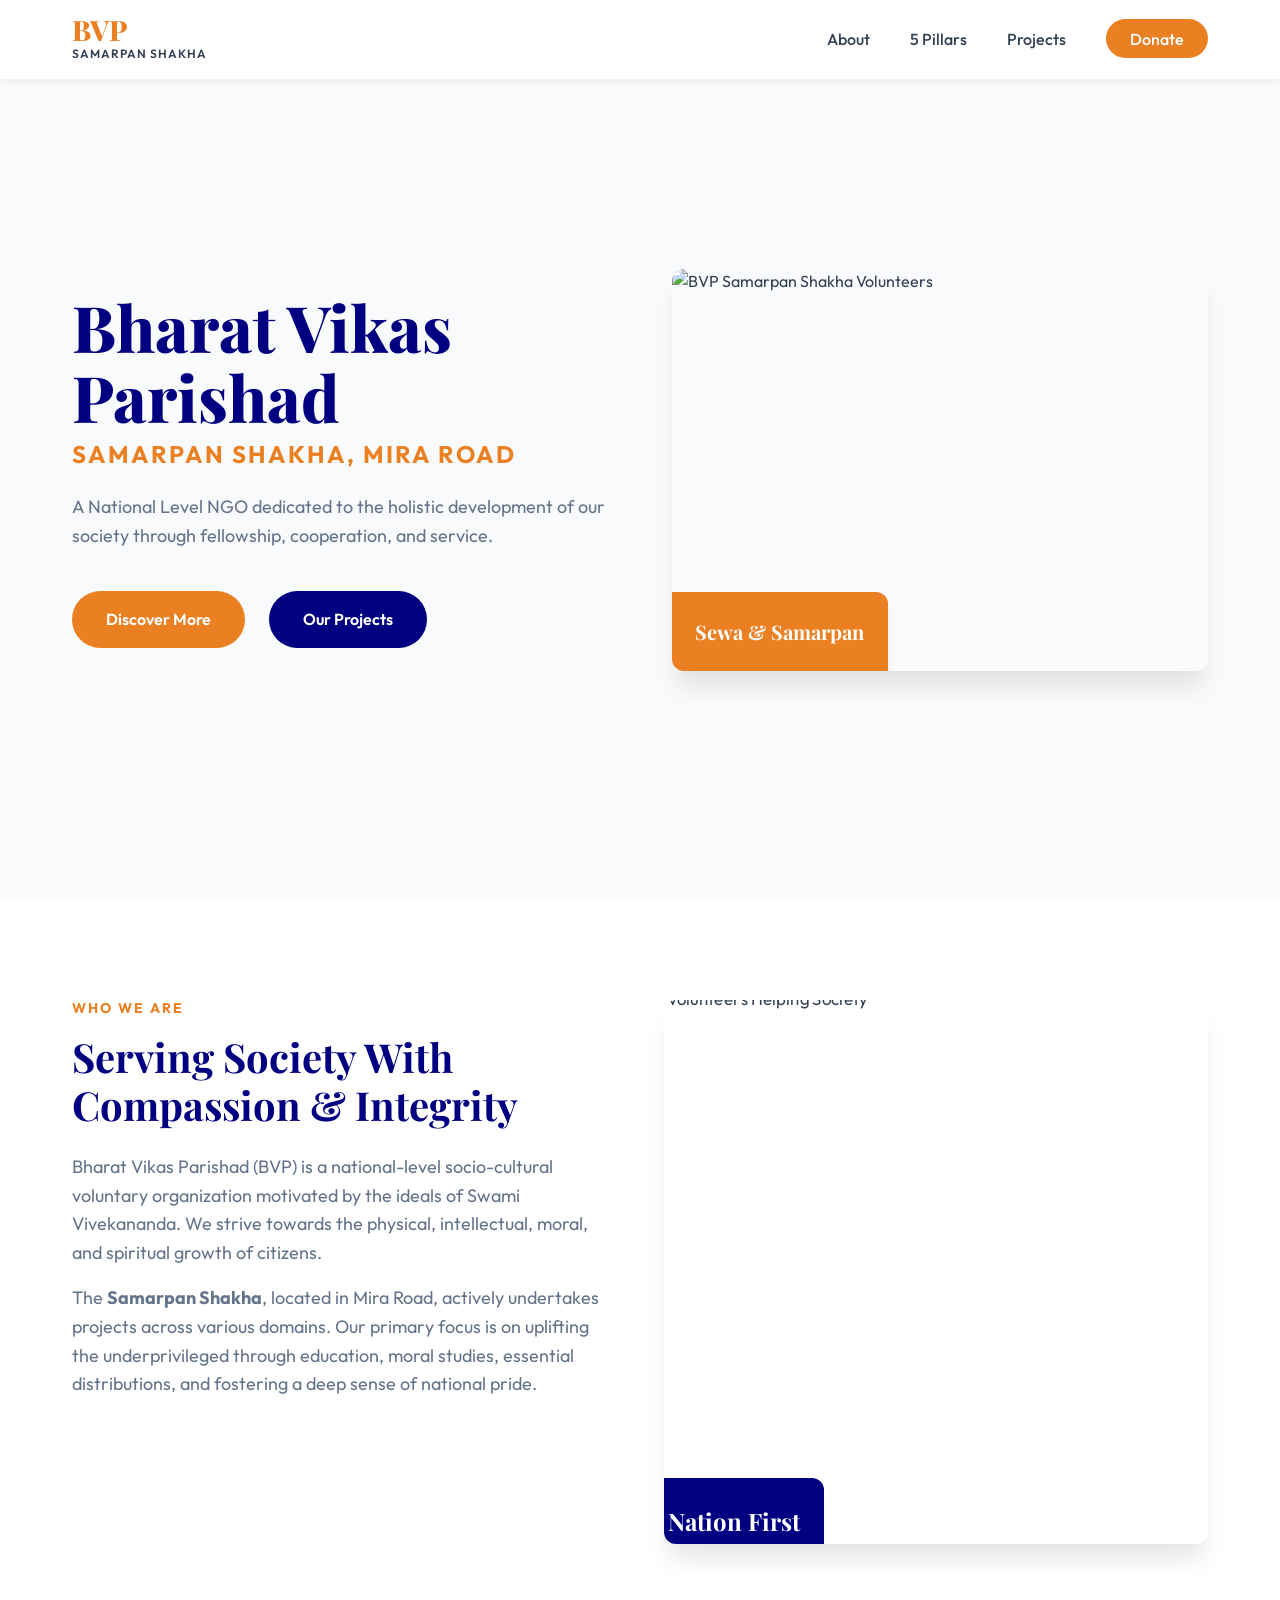
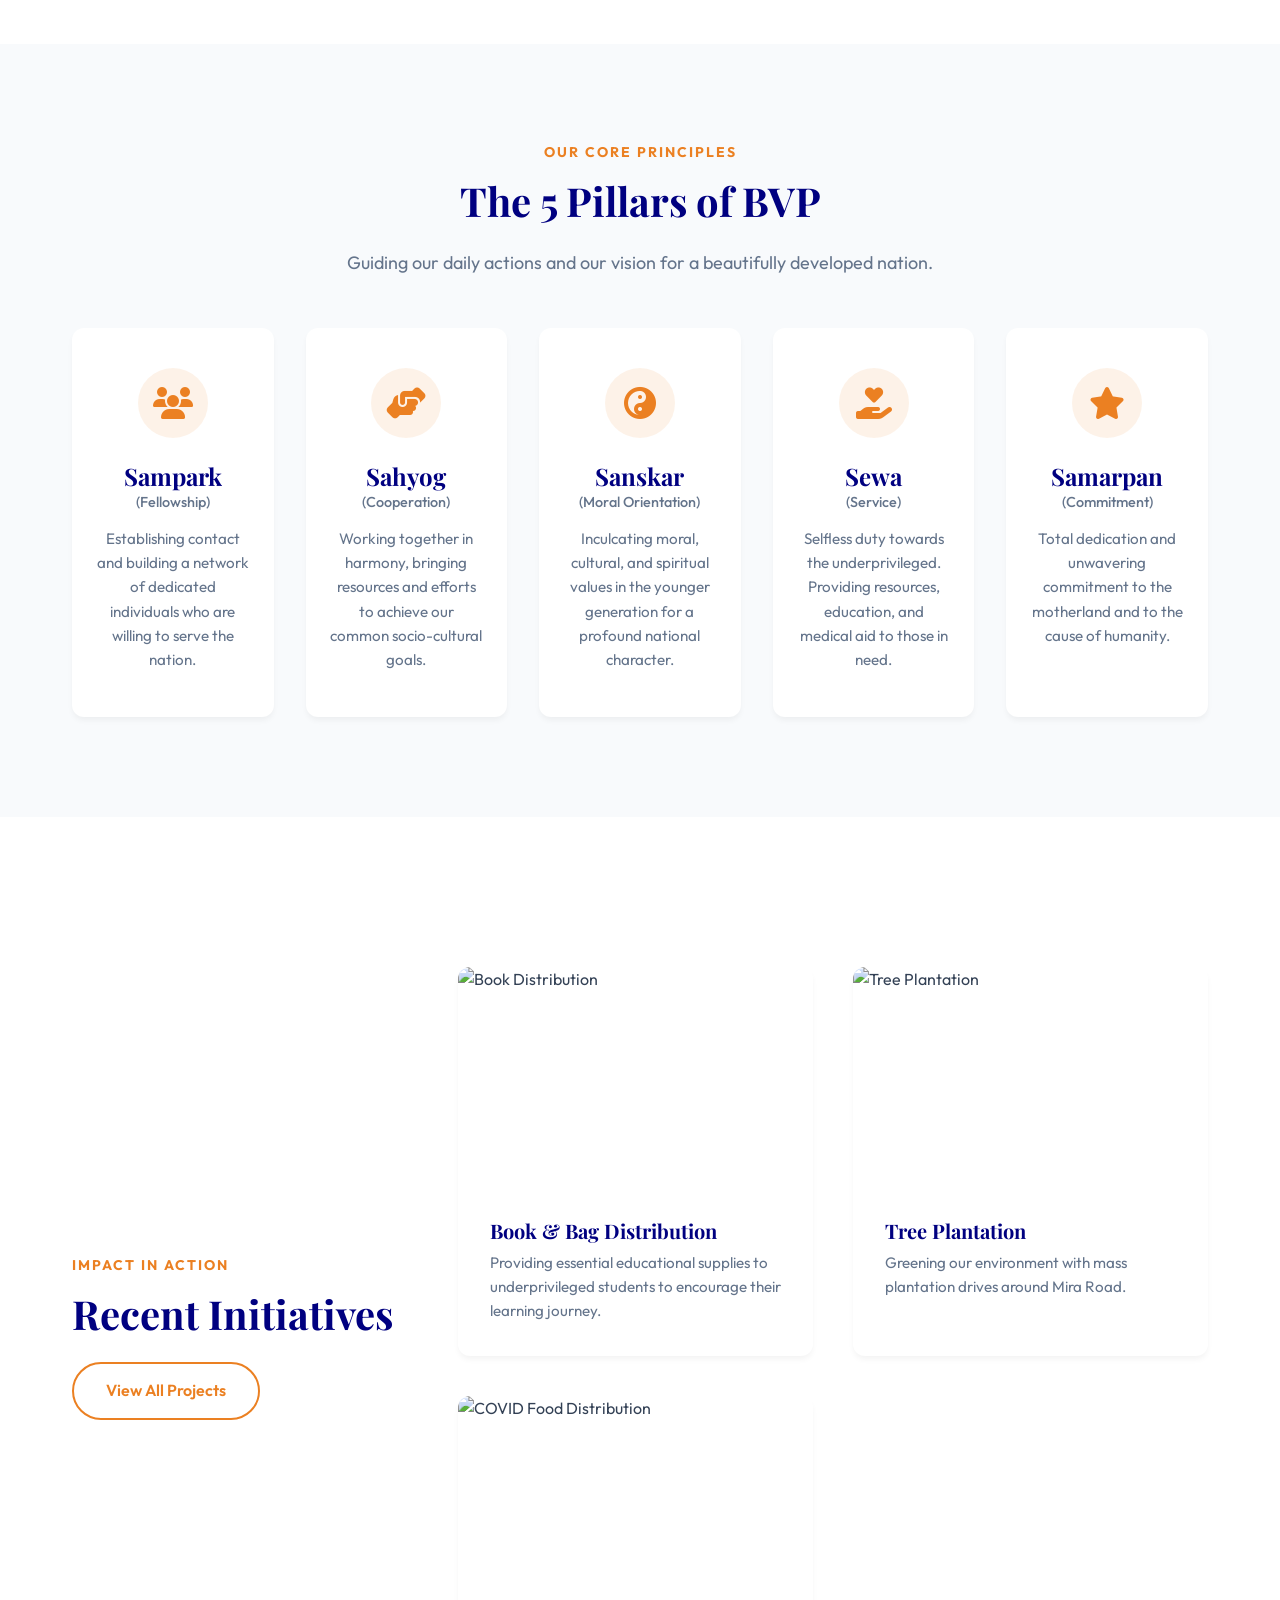
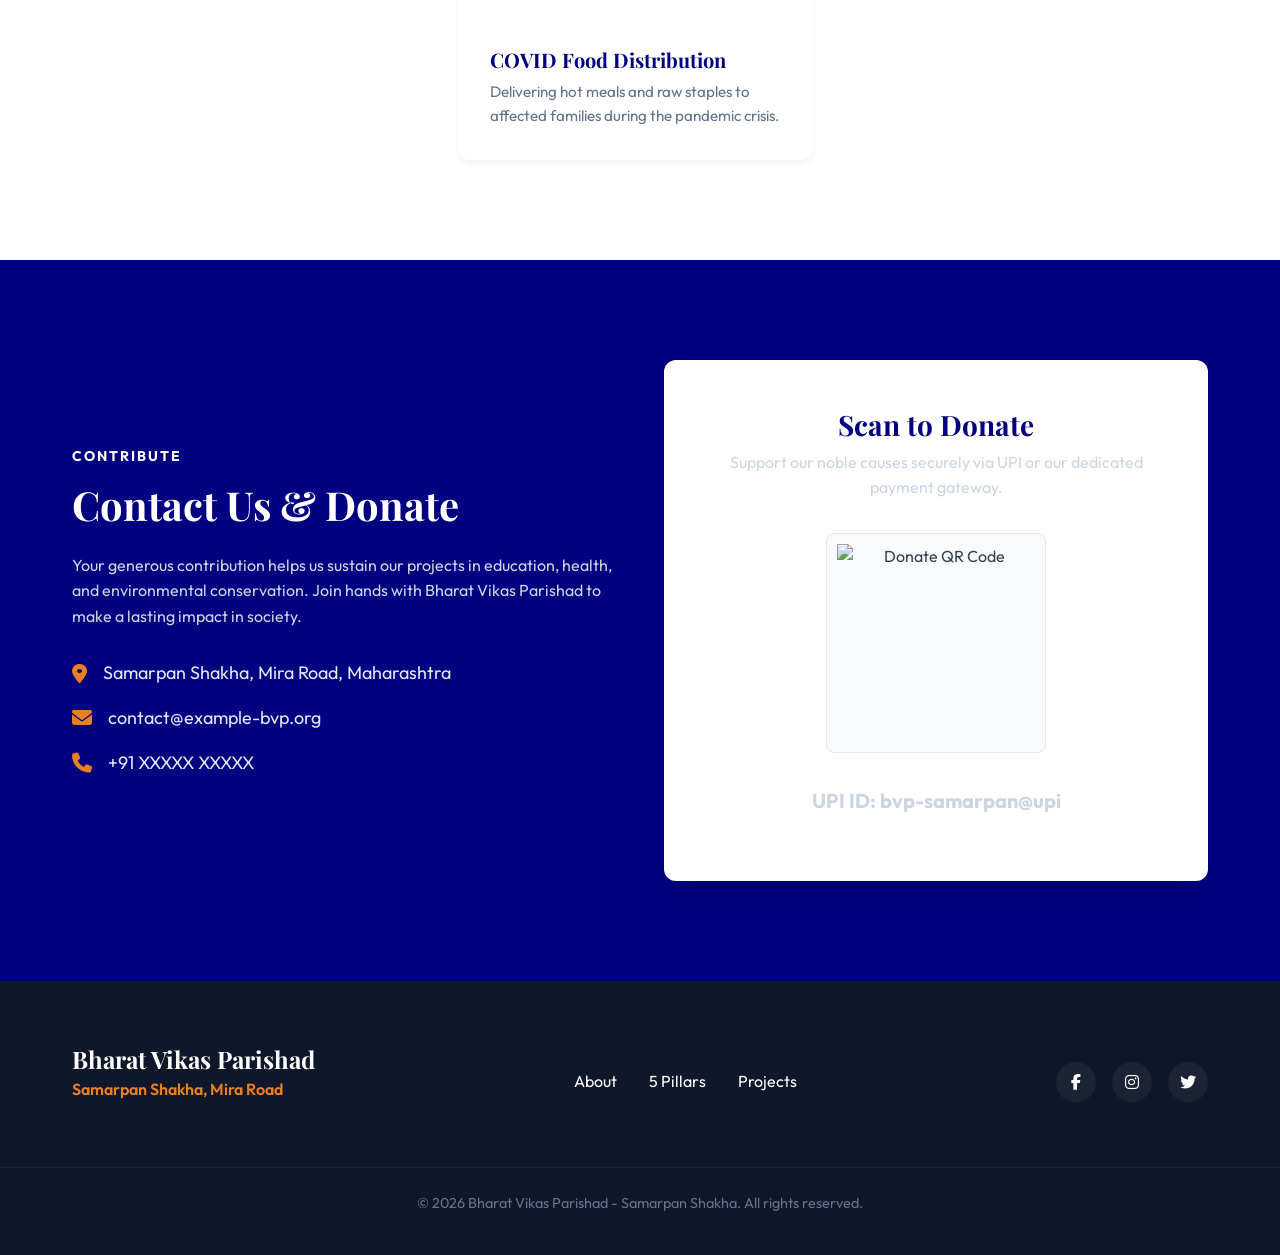
==== commit e4871d35: "Revamp design to be light, fix orientation, use brand CTAs" ====
--- a/index.html
+++ b/index.html
@@ -31,14 +31,21 @@
     </nav>
 
     <header class="hero">
-        <div class="hero-overlay"></div>
-        <div class="hero-content">
-            <h1 class="hero-title">Bharat Vikas Parishad</h1>
-            <h2 class="hero-subtitle">Samarpan Shakha, Mira Road</h2>
-            <p class="hero-text">A National Level NGO dedicated to the holistic development of our society through fellowship, cooperation, and service.</p>
-            <div class="hero-buttons">
-                <a href="#about" class="btn btn-primary">Discover More</a>
-                <a href="projects.html" class="btn btn-secondary">Our Projects</a>
+        <div class="container hero-container">
+            <div class="hero-content">
+                <h1 class="hero-title">Bharat Vikas Parishad</h1>
+                <h2 class="hero-subtitle">Samarpan Shakha, Mira Road</h2>
+                <p class="hero-text">A National Level NGO dedicated to the holistic development of our society through fellowship, cooperation, and service.</p>
+                <div class="hero-buttons">
+                    <a href="#about" class="btn btn-primary">Discover More</a>
+                    <a href="projects.html" class="btn btn-secondary">Our Projects</a>
+                </div>
+            </div>
+            <div class="hero-image">
+                <img src="Baal%20Sanskar%20Shivir.jpeg" alt="BVP Samarpan Shakha Volunteers" class="hero-img-main">
+                <div class="hero-badge">
+                    <span>Sewa & Samarpan</span>
+                </div>
             </div>
         </div>
     </header>
@@ -55,7 +62,7 @@
             </div>
             <div class="about-image-wrapper">
                 <div class="about-image-card">
-                    <img src="https://images.unsplash.com/photo-1593113580436-e889a7719f96?ixlib=rb-4.0.3&auto=format&fit=crop&w=800&q=80" alt="Volunteers Helping Society" class="about-image">
+                    <img src="Tree%20Plantation.jpg" alt="Volunteers Helping Society" class="about-image">
                     <div class="about-badge">
                         <span>Nation First</span>
                     </div>
--- a/style.css
+++ b/style.css
@@ -1,623 +1,786 @@
-/* ═══════════════════════════════════════════════
-   NAMRATA · AI ENABLEMENT — DESIGN SYSTEM
-   ═══════════════════════════════════════════════ */
-
-/* ── RESET & BASE ── */
-*, *::before, *::after { box-sizing: border-box; margin: 0; padding: 0; }
-html { scroll-behavior: smooth; font-size: 16px; }
+/* === TOKENS & VARIABLES === */
+:root {
+    --primary: #eb8022; /* BVP brand saffron / Orange */
+    --hover: #d35400;
+    --strong-saffron: #eb8022; 
+    --secondary: #000080; /* BVP Navy Blue for strong nationalist contrast */
+    --accent: #138808; /* BVP Indian Green */
+    
+    --bg-light: #f8fafc;
+    --bg-dark: #0f172a; 
+    --text-main: #334155;
+    --text-heading: #000080; /* Headings in Navy Blue */
+    --text-light: #64748b;
+    
+    --font-heading: 'Playfair Display', serif;
+    --font-body: 'Outfit', sans-serif;
+    
+    --transition: all 0.3s ease-in-out;
+    --shadow-sm: 0 4px 6px -1px rgba(0, 0, 0, 0.05);
+    --shadow-md: 0 10px 15px -3px rgba(0, 0, 0, 0.05);
+    --shadow-lg: 0 20px 25px -5px rgba(0, 0, 0, 0.1);
+    --radius: 12px;
+}
+
+/* === RESET & BASE === */
+* {
+    margin: 0;
+    padding: 0;
+    box-sizing: border-box;
+}
+
+html {
+    scroll-behavior: smooth;
+    font-size: 100%; /* 16px */
+}
+
 body {
-  font-family: 'Inter', sans-serif;
-  background: #080b16;
-  color: #e2e8f0;
-  line-height: 1.7;
-  overflow-x: hidden;
-  -webkit-font-smoothing: antialiased;
-  -moz-osx-font-smoothing: grayscale;
-}
-
-/* ── DESIGN TOKENS ── */
-:root {
-  --grad-primary: linear-gradient(135deg, #6366f1 0%, #8b5cf6 50%, #c084fc 100%);
-  --grad-blue:    linear-gradient(135deg, #06b6d4 0%, #3b82f6 100%);
-  --grad-warm:    linear-gradient(135deg, #f59e0b 0%, #ef4444 100%);
-  --grad-cool:    linear-gradient(135deg, #10b981 0%, #06b6d4 100%);
-  --grad-dark:    linear-gradient(135deg, #0f1629 0%, #1a0a2e 100%);
-  --accent:       #8b5cf6;
-  --accent2:      #06b6d4;
-  --surface:      rgba(255,255,255,0.04);
-  --surface-hover:rgba(255,255,255,0.07);
-  --border:       rgba(255,255,255,0.08);
-  --border-glow:  rgba(139,92,246,0.3);
-  --text-muted:   #94a3b8;
-  --radius:       16px;
-  --radius-sm:    8px;
-  --shadow-card:  0 8px 40px rgba(0,0,0,0.4);
-}
-
-/* ── GRADIENTS ── */
-.grad-text {
-  background: var(--grad-primary);
-  -webkit-background-clip: text;
-  -webkit-text-fill-color: transparent;
-  background-clip: text;
-}
-
-/* ── SCROLL BAR ── */
-::-webkit-scrollbar { width: 6px; }
-::-webkit-scrollbar-track { background: #080b16; }
-::-webkit-scrollbar-thumb { background: var(--accent); border-radius: 3px; }
-
-/* ── GLOW ELEMENTS ── */
-.hero-bg-glow {
-  position: absolute;
-  border-radius: 50%;
-  filter: blur(120px);
-  pointer-events: none;
-  z-index: 0;
-}
-.glow1 { width: 600px; height: 600px; background: rgba(99,102,241,0.18); top: -100px; left: -100px; }
-.glow2 { width: 500px; height: 500px; background: rgba(6,182,212,0.12); top: 200px; right: -100px; }
-.glow3 { width: 700px; height: 700px; background: rgba(139,92,246,0.12); top: 50%; left: 50%; transform: translate(-50%,-50%); }
-.glow4 { width: 600px; height: 600px; background: rgba(6,182,212,0.1); top: 50%; right: -200px; transform: translateY(-50%); }
-.glow5 { width: 800px; height: 600px; background: rgba(99,102,241,0.15); top: 50%; left: 50%; transform: translate(-50%,-50%); }
-
-/* ── SECTION LAYOUT ── */
-section { position: relative; padding: 100px 0; }
-.section-inner { max-width: 1200px; margin: 0 auto; padding: 0 24px; position: relative; z-index: 1; }
+    font-family: var(--font-body);
+    font-size: 1rem;
+    line-height: 1.6;
+    color: var(--text-main);
+    background-color: #ffffff;
+    overflow-x: hidden;
+}
+
+h1, h2, h3, h4, h5, h6 {
+    font-family: var(--font-heading);
+    color: var(--text-heading);
+    margin-bottom: 0.5rem;
+    line-height: 1.2;
+}
+
+p {
+    margin-bottom: 1rem;
+}
+
+a {
+    text-decoration: none;
+    color: inherit;
+    transition: var(--transition);
+}
+
+img {
+    max-width: 100%;
+    height: auto;
+    display: block;
+}
+
+ul {
+    list-style: none;
+}
+
+/* === UTILITIES === */
+.container {
+    max-width: 1200px;
+    margin: 0 auto;
+    padding: 0 2rem;
+}
+
+.pt-50 { padding-top: 50px; }
+.pb-50 { padding-bottom: 50px; }
+.pt-100 { padding-top: 100px; }
+.pb-100 { padding-bottom: 100px; }
+.pt-150 { padding-top: 150px; }
+.mt-30 { margin-top: 30px; }
+.mt-50 { margin-top: 50px; }
+
+.text-white { color: #f8fafc !important; }
+.text-white h1, .text-white h2, .text-white h3 { color: #ffffff; }
+.text-white p { color: #cbd5e1; }
+
+.bg-light { background-color: var(--bg-light); }
+.bg-dark { background-color: var(--bg-dark); }
+.bg-orange { background-color: rgba(235, 128, 34, 0.1); color: var(--primary); }
+.bg-green { background-color: rgba(19, 136, 8, 0.1); color: var(--accent); }
+.bg-blue { background-color: rgba(0, 0, 128, 0.1); color: var(--secondary); }
+
+.center-text { text-align: center; }
+
+.auto-grid {
+    display: grid;
+    grid-template-columns: repeat(auto-fit, minmax(300px, 1fr));
+    gap: 3rem;
+}
+
+.align-center {
+    align-items: center;
+}
+
+.container-flex {
+    display: flex;
+    justify-content: space-between;
+    align-items: center;
+    flex-wrap: wrap;
+    gap: 2rem;
+}
+
+/* Typography styles */
 .section-tag {
-  display: inline-flex; align-items: center; gap: 6px;
-  font-size: 0.75rem; font-weight: 600; letter-spacing: 0.12em; text-transform: uppercase;
-  color: var(--accent2);
-  background: rgba(6,182,212,0.1);
-  border: 1px solid rgba(6,182,212,0.25);
-  padding: 5px 14px; border-radius: 100px;
-  margin-bottom: 20px;
-}
-.section-tag.center { display: flex; justify-content: center; }
-h2 { font-family: 'Outfit', sans-serif; font-size: clamp(2rem, 4vw, 2.8rem); font-weight: 700; line-height: 1.25; letter-spacing: -0.02em; color: #f1f5f9; margin-bottom: 20px; }
-.center { text-align: center; }
-.section-sub { font-size: 1.1rem; color: var(--text-muted); max-width: 640px; margin: 0 auto 60px; text-align: center; }
-
-/* ── BUTTONS ── */
+    font-family: var(--font-body);
+    font-size: 0.875rem;
+    text-transform: uppercase;
+    letter-spacing: 2px;
+    color: var(--primary);
+    font-weight: 700;
+    margin-bottom: 1rem;
+    display: block;
+}
+.section-tag-light {
+    color: #fca5a5;
+}
+
+.section-title {
+    font-size: 2.5rem;
+    font-weight: 700;
+    margin-bottom: 1.5rem;
+    position: relative;
+    color: var(--text-heading);
+}
+
+.section-subtitle {
+    font-size: 1.125rem;
+    color: var(--text-light);
+    max-width: 600px;
+    margin: 0 auto;
+}
+
+/* === BUTTONS === */
+.btn {
+    display: inline-block;
+    padding: 0.875rem 2rem;
+    border-radius: 50px;
+    font-weight: 600;
+    font-family: var(--font-body);
+    cursor: pointer;
+    border: 2px solid transparent;
+    transition: var(--transition);
+}
+
 .btn-primary {
-  display: inline-flex; align-items: center; gap: 8px;
-  background: var(--grad-primary);
-  color: #fff; font-weight: 600; font-size: 1rem;
-  padding: 14px 32px; border-radius: 100px;
-  text-decoration: none; border: none; cursor: pointer;
-  transition: transform 0.2s, box-shadow 0.2s;
-  box-shadow: 0 0 30px rgba(139,92,246,0.4);
-}
-.btn-primary:hover { transform: translateY(-2px); box-shadow: 0 0 50px rgba(139,92,246,0.6); }
-.btn-ghost {
-  display: inline-flex; align-items: center; gap: 8px;
-  background: transparent;
-  color: #e2e8f0; font-weight: 600; font-size: 1rem;
-  padding: 14px 32px; border-radius: 100px;
-  text-decoration: none;
-  border: 1px solid var(--border);
-  transition: background 0.2s, border-color 0.2s;
-}
-.btn-ghost:hover { background: var(--surface-hover); border-color: var(--accent); }
-
-/* ══════════════════════════════════
-   NAV
-══════════════════════════════════ */
-#navbar {
-  position: fixed; top: 0; left: 0; right: 0; z-index: 1000;
-  background: rgba(8,11,22,0.8);
-  backdrop-filter: blur(20px);
-  border-bottom: 1px solid var(--border);
-  transition: all 0.3s;
-}
-#navbar.scrolled { background: rgba(8,11,22,0.95); box-shadow: 0 4px 40px rgba(0,0,0,0.5); }
-.nav-inner {
-  max-width: 1200px; margin: 0 auto; padding: 0 24px;
-  display: flex; align-items: center; gap: 40px; height: 72px;
-}
+    background-color: var(--primary);
+    color: #ffffff;
+}
+
+.btn-primary:hover {
+    background-color: var(--hover);
+    transform: translateY(-2px);
+    box-shadow: var(--shadow-md);
+    color: #ffffff;
+}
+
+.btn-secondary {
+    background-color: var(--secondary);
+    color: #ffffff;
+}
+
+.btn-secondary:hover {
+    background-color: #000050;
+    transform: translateY(-2px);
+    box-shadow: var(--shadow-md);
+    color: #ffffff;
+}
+
+.btn-outline {
+    background-color: transparent;
+    border-color: var(--primary);
+    color: var(--primary);
+}
+
+.btn-outline:hover {
+    background-color: var(--primary);
+    color: #ffffff;
+    transform: translateY(-2px);
+}
+
+/* === NAVBAR === */
+.navbar {
+    position: fixed;
+    top: 0;
+    left: 0;
+    width: 100%;
+    z-index: 1000;
+    background-color: rgba(255, 255, 255, 0.98);
+    backdrop-filter: blur(10px);
+    padding: 1rem 0;
+    box-shadow: var(--shadow-sm);
+    transition: var(--transition);
+}
+
+.nav-container {
+    max-width: 1200px;
+    margin: 0 auto;
+    padding: 0 2rem;
+    display: flex;
+    justify-content: space-between;
+    align-items: center;
+}
+
 .logo {
-  font-family: 'Outfit', sans-serif; font-size: 1.35rem; font-weight: 700;
-  color: #f1f5f9; text-decoration: none; white-space: nowrap; letter-spacing: -0.01em;
-}
-.dot { color: var(--accent); }
+    display: flex;
+    flex-direction: column;
+    z-index: 101;
+}
+
+.logo-bvp {
+    font-family: var(--font-heading);
+    font-size: 1.75rem;
+    font-weight: 800;
+    line-height: 1;
+    color: var(--primary);
+}
+
+.logo-branch {
+    font-size: 0.75rem;
+    letter-spacing: 1px;
+    text-transform: uppercase;
+    font-weight: 600;
+    color: var(--text-main);
+}
+
 .nav-links {
-  display: flex; list-style: none; gap: 32px; margin-left: auto;
-}
-.nav-links a { color: var(--text-muted); text-decoration: none; font-size: 0.9rem; font-weight: 500; transition: color 0.2s; }
-.nav-links a:hover { color: #f1f5f9; }
-.btn-nav {
-  display: inline-flex; align-items: center;
-  background: var(--grad-primary);
-  color: #fff; font-weight: 600; font-size: 0.875rem;
-  padding: 10px 24px; border-radius: 100px;
-  text-decoration: none; white-space: nowrap;
-  box-shadow: 0 0 20px rgba(139,92,246,0.35);
-  transition: transform 0.2s, box-shadow 0.2s;
-}
-.btn-nav:hover { transform: translateY(-1px); box-shadow: 0 0 35px rgba(139,92,246,0.55); }
-.hamburger { display: none; background: none; border: none; color: #f1f5f9; font-size: 1.4rem; cursor: pointer; margin-left: auto; }
-.mobile-menu {
-  display: none; flex-direction: column; gap: 0;
-  padding: 8px 0 16px; border-top: 1px solid var(--border);
-}
-.mobile-menu a { padding: 12px 24px; color: var(--text-muted); text-decoration: none; font-weight: 500; transition: color 0.2s; }
-.mobile-menu a:hover { color: #f1f5f9; }
-.mobile-menu .mobile-cta { color: var(--accent); font-weight: 600; }
-.mobile-menu.open { display: flex; }
-@media (max-width: 860px) {
-  .nav-links, .btn-nav { display: none; }
-  .hamburger { display: block; }
-}
-
-/* ══════════════════════════════════
-   HERO
-══════════════════════════════════ */
-#hero {
-  padding: 160px 0 100px;
-  display: flex; align-items: center;
-  min-height: 100vh;
-  overflow: hidden;
-}
-#hero .section-inner {
-  display: none; /* We override with flex below */
-}
-#hero {
-  display: flex; align-items: center; justify-content: center;
-  gap: 64px;
-  padding: 140px 48px 80px;
-  flex-wrap: wrap;
-}
-.hero-content { flex: 1; min-width: 320px; max-width: 640px; position: relative; z-index: 1; }
+    display: flex;
+    align-items: center;
+    gap: 2.5rem;
+}
+
+.nav-links a {
+    font-weight: 500;
+    position: relative;
+    font-size: 1rem;
+    color: var(--text-main);
+}
+
+.nav-links a:hover, .nav-links a.active {
+    color: var(--primary);
+}
+
+.nav-links a::after {
+    content: '';
+    position: absolute;
+    width: 0;
+    height: 2px;
+    bottom: -5px;
+    left: 0;
+    background-color: var(--primary);
+    transition: var(--transition);
+}
+
+.nav-links a:hover::after, .nav-links a.active::after {
+    width: 100%;
+}
+
+.btn-primary-nav {
+    background-color: var(--primary);
+    color: #ffffff !important;
+    padding: 0.6rem 1.5rem;
+    border-radius: 50px;
+}
+.btn-primary-nav::after { display: none; }
+.btn-primary-nav:hover {
+    background-color: var(--hover);
+    transform: translateY(-2px);
+}
+
+.hamburger {
+    display: none;
+    font-size: 1.5rem;
+    cursor: pointer;
+    z-index: 101;
+    color: var(--text-heading);
+}
+
+/* === HERO SECTION (LIGHT) === */
+.hero {
+    position: relative;
+    min-height: 100vh;
+    display: flex;
+    align-items: center;
+    background-color: var(--bg-light);
+    padding-top: 100px;
+    padding-bottom: 60px;
+}
+
+.hero-container {
+    display: grid;
+    grid-template-columns: 1fr 1fr;
+    gap: 4rem;
+    align-items: center;
+}
+
+.hero-content {
+    text-align: left;
+}
+
+.hero-title {
+    font-size: 4rem;
+    font-weight: 800;
+    color: var(--text-heading);
+    margin-bottom: 0.5rem;
+    line-height: 1.1;
+}
+
+.hero-subtitle {
+    font-family: var(--font-body);
+    font-size: 1.5rem;
+    font-weight: 700;
+    color: var(--primary);
+    text-transform: uppercase;
+    letter-spacing: 2px;
+    margin-bottom: 1.5rem;
+}
+
+.hero-text {
+    font-size: 1.125rem;
+    margin-bottom: 2.5rem;
+    color: var(--text-light);
+    max-width: 550px;
+}
+
+.hero-buttons {
+    display: flex;
+    gap: 1.5rem;
+}
+
+.hero-image {
+    position: relative;
+    border-radius: var(--radius);
+    overflow: hidden;
+    box-shadow: var(--shadow-lg);
+}
+
+.hero-img-main {
+    width: 100%;
+    height: 100%;
+    object-fit: cover;
+    aspect-ratio: 4/3;
+    transition: transform 0.5s ease;
+}
+
+.hero-image:hover .hero-img-main {
+    transform: scale(1.05);
+}
+
 .hero-badge {
-  display: inline-flex; align-items: center; gap: 8px;
-  background: rgba(99,102,241,0.12);
-  border: 1px solid rgba(99,102,241,0.3);
-  color: #a5b4fc;
-  font-size: 0.8rem; font-weight: 600; letter-spacing: 0.04em;
-  padding: 8px 18px; border-radius: 100px;
-  margin-bottom: 28px;
-  animation: fadeUp 0.7s ease both;
-}
-h1 {
-  font-family: 'Outfit', sans-serif;
-  font-size: clamp(2.2rem, 5vw, 3.6rem);
-  font-weight: 800; line-height: 1.2;
-  letter-spacing: -0.03em;
-  color: #f8fafc;
-  margin-bottom: 24px;
-  animation: fadeUp 0.7s 0.1s ease both;
-}
-.hero-sub {
-  font-size: 1.1rem; color: var(--text-muted); max-width: 540px;
-  margin-bottom: 36px;
-  animation: fadeUp 0.7s 0.2s ease both;
-}
-.hero-ctas { display: flex; gap: 16px; flex-wrap: wrap; margin-bottom: 56px; animation: fadeUp 0.7s 0.3s ease both; }
-.hero-stats {
-  display: flex; gap: 0; flex-wrap: wrap;
-  background: var(--surface);
-  border: 1px solid var(--border);
-  border-radius: var(--radius);
-  overflow: hidden;
-  animation: fadeUp 0.7s 0.4s ease both;
-}
-.stat { flex: 1; min-width: 100px; padding: 20px 24px; text-align: center; }
-.stat-num { display: block; font-family: 'Outfit', sans-serif; font-size: 1.6rem; font-weight: 800; letter-spacing: -0.02em; background: var(--grad-primary); -webkit-background-clip: text; -webkit-text-fill-color: transparent; background-clip: text; }
-.stat-label { display: block; font-size: 0.72rem; color: var(--text-muted); margin-top: 2px; }
-.stat-divider { width: 1px; background: var(--border); }
-
-/* Hero Image */
-.hero-image-wrap {
-  position: relative; flex-shrink: 0;
-  width: 380px; height: 420px;
-  animation: fadeUp 0.8s 0.2s ease both;
-}
-.hero-image-ring {
-  position: absolute; inset: -12px;
-  border-radius: 50%;
-  background: var(--grad-primary);
-  opacity: 0.2;
-  animation: pulse 3s ease-in-out infinite;
-}
-.hero-img {
-  width: 360px; height: 400px;
-  object-fit: cover; object-position: top;
-  border-radius: 32px;
-  border: 2px solid var(--border-glow);
-  box-shadow: 0 0 60px rgba(139,92,246,0.3), var(--shadow-card);
-  position: relative; z-index: 1;
-}
-.hero-badge-float {
-  position: absolute; z-index: 2;
-  background: rgba(15,22,45,0.9);
-  border: 1px solid var(--border-glow);
-  backdrop-filter: blur(12px);
-  border-radius: 100px;
-  padding: 8px 16px; font-size: 0.78rem; font-weight: 600;
-  white-space: nowrap; color: #e2e8f0;
-}
-.badge-f1 { top: 20px; left: -60px; animation: float 4s ease-in-out infinite; }
-.badge-f2 { bottom: 40px; right: -60px; animation: float 4s 2s ease-in-out infinite; }
-@media (max-width: 900px) {
-  .hero-image-wrap { width: 280px; height: 320px; }
-  .hero-img { width: 260px; height: 300px; }
-  .badge-f1, .badge-f2 { display: none; }
-}
-@media (max-width: 600px) {
-  #hero { padding: 130px 20px 60px; justify-content: center; }
-  .hero-content { text-align: center; }
-  .hero-ctas { justify-content: center; }
-  .hero-stats { margin: 0; }
-}
-
-/* ══════════════════════════════════
-   LOGOS / SOCIAL PROOF
-══════════════════════════════════ */
-#logos {
-  padding: 40px 0; border-top: 1px solid var(--border); border-bottom: 1px solid var(--border);
-  background: rgba(255,255,255,0.015);
-  overflow: hidden;
-}
-.logos-label { text-align: center; font-size: 0.78rem; color: var(--text-muted); letter-spacing: 0.1em; text-transform: uppercase; margin-bottom: 24px; }
-.logos-track-wrap { overflow: hidden; }
-.logos-track {
-  display: flex; gap: 24px;
-  width: max-content;
-  animation: marquee 30s linear infinite;
-}
-.logo-pill {
-  display: inline-flex; align-items: center;
-  padding: 8px 20px; border-radius: 100px;
-  border: 1px solid var(--border);
-  background: var(--surface);
-  font-size: 0.82rem; font-weight: 600; color: var(--text-muted);
-  white-space: nowrap;
-  transition: border-color 0.2s, color 0.2s;
-}
-.logo-pill:hover { border-color: var(--accent); color: #f1f5f9; }
-
-/* ══════════════════════════════════
-   ABOUT
-══════════════════════════════════ */
-#about { background: rgba(255,255,255,0.01); }
-.about-grid { display: grid; grid-template-columns: 1fr 1fr; gap: 80px; align-items: center; }
-.about-text p { color: var(--text-muted); margin-bottom: 16px; }
-.about-text p strong { color: #e2e8f0; }
-.credential-row { display: flex; flex-direction: column; gap: 16px; margin: 28px 0; }
-.credential {
-  display: flex; gap: 16px; align-items: flex-start;
-  background: var(--surface); border: 1px solid var(--border);
-  border-radius: var(--radius-sm); padding: 16px;
-  transition: border-color 0.25s, background 0.25s;
-}
-.credential:hover { border-color: var(--border-glow); background: var(--surface-hover); }
-.cred-icon { font-size: 1.4rem; line-height: 1; flex-shrink: 0; }
-.credential strong { display: block; color: #f1f5f9; font-size: 0.9rem; }
-.credential small { color: var(--text-muted); font-size: 0.8rem; }
-.about-badges { display: flex; flex-wrap: wrap; gap: 8px; }
-.badge {
-  font-size: 0.75rem; font-weight: 600; padding: 5px 14px;
-  border-radius: 100px;
-  background: rgba(99,102,241,0.1);
-  border: 1px solid rgba(99,102,241,0.25);
-  color: #a5b4fc;
-}
-
-/* About Visual Card */
-.about-visual { position: relative; }
-.about-card-glow {
-  position: absolute; top: -40px; right: -40px;
-  width: 300px; height: 300px;
-  background: rgba(139,92,246,0.2);
-  border-radius: 50%; filter: blur(80px);
-  pointer-events: none;
-}
-.about-metrics-card {
-  background: linear-gradient(135deg, rgba(99,102,241,0.08) 0%, rgba(15,22,45,0.6) 100%);
-  border: 1px solid var(--border-glow);
-  border-radius: var(--radius);
-  padding: 36px;
-  backdrop-filter: blur(10px);
-  box-shadow: var(--shadow-card);
-}
-.about-metrics-card h3 { font-family: 'Outfit', sans-serif; font-size: 1.1rem; font-weight: 700; color: #f1f5f9; margin-bottom: 28px; letter-spacing: -0.01em; }
-.metric-row { display: flex; align-items: center; gap: 12px; margin-bottom: 20px; }
-.metric-label { font-size: 0.8rem; color: var(--text-muted); flex: 1 0 140px; }
-.progress-bar { flex: 1; height: 6px; background: rgba(255,255,255,0.08); border-radius: 3px; overflow: hidden; }
-.progress-fill {
-  height: 100%; width: 0;
-  background: var(--grad-primary);
-  border-radius: 3px;
-  transition: width 1.2s cubic-bezier(0.4,0,0.2,1);
-}
-.progress-fill.animated { width: var(--w); }
-.metric-val { font-size: 0.85rem; font-weight: 700; color: #c084fc; width: 36px; text-align: right; }
-.about-quote {
-  margin-top: 28px; padding-top: 24px;
-  border-top: 1px solid var(--border);
-  font-style: italic; color: var(--text-muted); font-size: 0.85rem; line-height: 1.6;
-}
-
-@media (max-width: 900px) {
-  .about-grid { grid-template-columns: 1fr; gap: 48px; }
-}
-
-/* ══════════════════════════════════
-   SERVICES
-══════════════════════════════════ */
-#services { background: #080b16; }
-.services-grid {
-  display: grid;
-  grid-template-columns: repeat(3, 1fr);
-  gap: 24px;
-}
-.service-card {
-  position: relative;
-  background: var(--surface);
-  border: 1px solid var(--border);
-  border-radius: var(--radius);
-  padding: 32px 28px;
-  transition: transform 0.3s, border-color 0.3s, box-shadow 0.3s;
-  overflow: hidden;
-}
-.service-card::before {
-  content: '';
-  position: absolute; inset: 0;
-  background: var(--grad-primary);
-  opacity: 0;
-  transition: opacity 0.3s;
-  border-radius: var(--radius);
-  z-index: 0;
-}
-.service-card:hover { transform: translateY(-6px); border-color: var(--border-glow); box-shadow: 0 20px 60px rgba(139,92,246,0.2); }
-.service-card:hover::before { opacity: 0.04; }
-.service-card.featured {
-  border-color: rgba(139,92,246,0.5);
-  background: linear-gradient(135deg, rgba(99,102,241,0.12), rgba(139,92,246,0.06));
-  box-shadow: 0 0 40px rgba(139,92,246,0.15);
-}
-.svc-badge-top {
-  position: absolute; top: 16px; right: 16px;
-  font-size: 0.65rem; font-weight: 700; letter-spacing: 0.08em; text-transform: uppercase;
-  background: var(--grad-primary); color: #fff;
-  padding: 3px 10px; border-radius: 100px;
-}
-.svc-icon { font-size: 2rem; margin-bottom: 16px; display: block; position: relative; z-index: 1; }
-.service-card h3 { font-family: 'Outfit', sans-serif; font-size: 1.05rem; font-weight: 700; color: #f1f5f9; margin-bottom: 12px; position: relative; z-index: 1; letter-spacing: -0.01em; }
-.service-card p { font-size: 0.875rem; color: var(--text-muted); line-height: 1.7; position: relative; z-index: 1; }
-.svc-tags { display: flex; flex-wrap: wrap; gap: 6px; margin-top: 20px; position: relative; z-index: 1; }
-.svc-tags span {
-  font-size: 0.68rem; font-weight: 600; padding: 3px 10px;
-  border-radius: 100px; background: rgba(255,255,255,0.06);
-  border: 1px solid rgba(255,255,255,0.1); color: var(--text-muted);
-}
-@media (max-width: 860px) { .services-grid { grid-template-columns: repeat(2, 1fr); } }
-@media (max-width: 540px) { .services-grid { grid-template-columns: 1fr; } }
-
-/* ══════════════════════════════════
-   HOW IT WORKS
-══════════════════════════════════ */
-#how-it-works { background: linear-gradient(180deg, #080b16 0%, #0d0f24 100%); }
-.steps-grid {
-  display: flex; align-items: stretch; gap: 12px;
-  flex-wrap: wrap;
-}
-.step-card {
-  flex: 1; min-width: 200px;
-  background: var(--surface);
-  border: 1px solid var(--border);
-  border-radius: var(--radius);
-  padding: 32px 24px;
-  position: relative;
-  transition: transform 0.3s, border-color 0.3s;
-}
-.step-card:hover { transform: translateY(-4px); border-color: var(--border-glow); }
-.step-num {
-  font-family: 'Outfit', sans-serif; font-size: 3.2rem; font-weight: 800;
-  background: var(--grad-primary); -webkit-background-clip: text; -webkit-text-fill-color: transparent; background-clip: text;
-  line-height: 1; margin-bottom: 12px; opacity: 0.6; letter-spacing: -0.03em;
-}
-.step-icon { font-size: 1.8rem; margin-bottom: 16px; }
-.step-card h3 { font-family: 'Outfit', sans-serif; font-size: 1.05rem; font-weight: 700; color: #f1f5f9; margin-bottom: 10px; letter-spacing: -0.01em; }
-.step-card p { font-size: 0.85rem; color: var(--text-muted); line-height: 1.7; }
-.step-duration { margin-top: 20px; font-size: 0.75rem; font-weight: 600; color: var(--accent2); }
-.step-arrow { font-size: 1.5rem; color: var(--border-glow); align-self: center; flex-shrink: 0; }
-@media (max-width: 720px) { .step-arrow { display: none; } .steps-grid { flex-direction: column; } }
-
-/* ══════════════════════════════════
-   TESTIMONIALS
-══════════════════════════════════ */
-#testimonials { background: #080b16; }
-.testimonials-grid {
-  display: grid;
-  grid-template-columns: repeat(3, 1fr);
-  gap: 24px;
-}
-.testi-card {
-  background: var(--surface);
-  border: 1px solid var(--border);
-  border-radius: var(--radius);
-  padding: 32px 28px;
-  transition: transform 0.3s, border-color 0.3s, box-shadow 0.3s;
-}
-.testi-card:hover { transform: translateY(-4px); border-color: var(--border-glow); box-shadow: 0 16px 50px rgba(139,92,246,0.15); }
-.testi-stars { color: #f59e0b; font-size: 0.9rem; margin-bottom: 16px; letter-spacing: 2px; }
-.testi-quote { font-size: 0.875rem; color: #cbd5e1; line-height: 1.75; margin-bottom: 24px; font-style: italic; }
-.testi-author { display: flex; align-items: center; gap: 14px; }
-.testi-avatar {
-  width: 44px; height: 44px; border-radius: 50%;
-  display: flex; align-items: center; justify-content: center;
-  font-weight: 700; font-size: 0.85rem; color: #fff;
-  flex-shrink: 0;
-}
-.testi-author strong { display: block; font-size: 0.875rem; color: #f1f5f9; }
-.testi-author small { font-size: 0.75rem; color: var(--text-muted); }
-@media (max-width: 900px) { .testimonials-grid { grid-template-columns: repeat(2, 1fr); } }
-@media (max-width: 560px) { .testimonials-grid { grid-template-columns: 1fr; } }
-
-/* ══════════════════════════════════
-   PRICING
-══════════════════════════════════ */
-#pricing { background: linear-gradient(180deg, #0d0f24 0%, #080b16 100%); }
-.pricing-grid { display: grid; grid-template-columns: repeat(3, 1fr); gap: 24px; align-items: start; }
-.price-card {
-  background: var(--surface);
-  border: 1px solid var(--border);
-  border-radius: var(--radius);
-  padding: 40px 32px;
-  position: relative;
-  transition: transform 0.3s, box-shadow 0.3s;
-}
-.price-card:hover { transform: translateY(-6px); }
-.price-card.featured {
-  border-color: rgba(139,92,246,0.5);
-  background: linear-gradient(180deg, rgba(99,102,241,0.12) 0%, rgba(8,11,22,0.8) 100%);
-  box-shadow: 0 0 60px rgba(139,92,246,0.2);
-  transform: scale(1.03);
-}
-.price-card.featured:hover { transform: scale(1.03) translateY(-6px); }
-.price-popular-badge {
-  position: absolute; top: -14px; left: 50%; transform: translateX(-50%);
-  background: var(--grad-primary); color: #fff;
-  font-size: 0.7rem; font-weight: 700; text-transform: uppercase; letter-spacing: 0.06em;
-  padding: 5px 20px; border-radius: 100px;
-}
-.price-plan-name { font-family: 'Outfit', sans-serif; font-size: 1.2rem; font-weight: 700; color: #f1f5f9; margin-bottom: 12px; letter-spacing: -0.01em; }
-.price-tag { font-family: 'Outfit', sans-serif; font-size: 2.4rem; font-weight: 800; margin-bottom: 8px; letter-spacing: -0.03em; background: var(--grad-primary); -webkit-background-clip: text; -webkit-text-fill-color: transparent; background-clip: text; }
-.price-tag span { font-size: 1rem; font-weight: 400; color: var(--text-muted); -webkit-text-fill-color: var(--text-muted); }
-.price-desc { font-size: 0.85rem; color: var(--text-muted); margin-bottom: 28px; line-height: 1.5; }
-.price-features { list-style: none; display: flex; flex-direction: column; gap: 12px; margin-bottom: 32px; }
-.price-features li { font-size: 0.85rem; color: #cbd5e1; }
-.price-features li.muted { color: #475569; }
-.btn-price {
-  display: block; text-align: center; text-decoration: none;
-  padding: 14px 24px; border-radius: 100px;
-  font-weight: 600; font-size: 0.9rem;
-  background: var(--surface); border: 1px solid var(--border); color: #e2e8f0;
-  transition: background 0.2s, border-color 0.2s, transform 0.2s;
-}
-.btn-price:hover { background: var(--surface-hover); border-color: var(--accent); transform: translateY(-2px); }
-.btn-price.featured {
-  background: var(--grad-primary); border: none; color: #fff;
-  box-shadow: 0 0 30px rgba(139,92,246,0.4);
-}
-.btn-price.featured:hover { box-shadow: 0 0 50px rgba(139,92,246,0.6); }
-.pricing-note { text-align: center; margin-top: 48px; font-size: 0.85rem; color: var(--text-muted); }
-@media (max-width: 860px) {
-  .pricing-grid { grid-template-columns: 1fr; max-width: 480px; margin: 0 auto; }
-  .price-card.featured { transform: none; }
-  .price-card.featured:hover { transform: translateY(-6px); }
-}
-
-/* ══════════════════════════════════
-   CONTACT
-══════════════════════════════════ */
-#contact { background: #080b16; }
-.contact-inner { display: flex; justify-content: center; }
-.contact-card {
-  position: relative; overflow: hidden;
-  background: linear-gradient(135deg, rgba(99,102,241,0.08) 0%, rgba(6,182,212,0.05) 100%);
-  border: 1px solid var(--border-glow);
-  border-radius: 24px;
-  padding: 64px 56px;
-  max-width: 760px; width: 100%;
-  backdrop-filter: blur(10px);
-}
-.contact-form { margin-top: 40px; }
-.form-row { display: grid; grid-template-columns: 1fr 1fr; gap: 20px; margin-bottom: 20px; }
-.form-group { display: flex; flex-direction: column; gap: 6px; }
-.form-group.full { margin-bottom: 20px; }
-.form-group label { font-size: 0.8rem; font-weight: 600; color: var(--text-muted); letter-spacing: 0.04em; }
-.form-group input, .form-group select, .form-group textarea {
-  background: rgba(255,255,255,0.05);
-  border: 1px solid var(--border);
-  border-radius: var(--radius-sm);
-  padding: 12px 16px;
-  color: #e2e8f0;
-  font-family: 'Inter', sans-serif; font-size: 0.9rem;
-  outline: none;
-  transition: border-color 0.2s, box-shadow 0.2s;
-}
-.form-group input::placeholder, .form-group textarea::placeholder { color: #475569; }
-.form-group input:focus, .form-group select:focus, .form-group textarea:focus {
-  border-color: var(--accent); box-shadow: 0 0 0 3px rgba(139,92,246,0.15);
-}
-.form-group select option { background: #0d0f24; color: #e2e8f0; }
-.form-group textarea { resize: vertical; min-height: 120px; }
-.btn-primary.full-width { width: 100%; justify-content: center; font-size: 1rem; padding: 16px; }
-.contact-alt { display: flex; flex-wrap: wrap; gap: 16px 24px; align-items: center; margin-top: 28px; padding-top: 24px; border-top: 1px solid var(--border); }
-.contact-alt span { font-size: 0.85rem; color: var(--text-muted); }
-.contact-alt a { color: #a5b4fc; text-decoration: none; font-size: 0.85rem; font-weight: 500; transition: color 0.2s; }
-.contact-alt a:hover { color: #c4b5fd; }
-@media (max-width: 600px) {
-  .contact-card { padding: 40px 24px; }
-  .form-row { grid-template-columns: 1fr; }
-}
-
-/* ══════════════════════════════════
-   FOOTER
-══════════════════════════════════ */
-#footer {
-  background: #04060f;
-  border-top: 1px solid var(--border);
-  padding: 60px 0 0;
-}
-.footer-inner {
-  max-width: 1200px; margin: 0 auto; padding: 0 24px 48px;
-  display: flex; gap: 64px; flex-wrap: wrap;
-}
-.footer-brand { flex: 1; min-width: 220px; }
-.footer-brand .logo { font-size: 1.4rem; display: block; margin-bottom: 16px; }
-.footer-brand p { font-size: 0.825rem; color: var(--text-muted); line-height: 1.7; }
-.footer-links { display: flex; gap: 48px; flex-wrap: wrap; }
-.fl-col { display: flex; flex-direction: column; gap: 12px; }
-.fl-col strong { font-size: 0.8rem; font-weight: 700; text-transform: uppercase; letter-spacing: 0.08em; color: #6b7280; margin-bottom: 4px; }
-.fl-col a { font-size: 0.85rem; color: var(--text-muted); text-decoration: none; transition: color 0.2s; }
-.fl-col a:hover { color: #f1f5f9; }
+    position: absolute;
+    bottom: -1px;
+    left: -1px;
+    background-color: var(--primary);
+    color: #ffffff;
+    padding: 1.5rem;
+    border-top-right-radius: var(--radius);
+    font-family: var(--font-heading);
+    font-size: 1.25rem;
+    font-weight: 700;
+    box-shadow: var(--shadow-sm);
+}
+
+/* === PAGE HEADER (Subpages) === */
+.page-header {
+    background: linear-gradient(135deg, var(--bg-light) 0%, #e2e8f0 100%);
+}
+
+.page-title {
+    font-size: 3.5rem;
+    color: var(--text-heading);
+}
+
+/* === ABOUT SECTION === */
+.about-desc p {
+    font-size: 1.125rem;
+    color: var(--text-light);
+}
+
+.about-image-wrapper {
+    position: relative;
+}
+
+.about-image-card {
+    position: relative;
+    border-radius: var(--radius);
+    overflow: hidden;
+    box-shadow: var(--shadow-lg);
+}
+
+.about-image {
+    width: 100%;
+    transform: scale(1.05);
+    transition: transform 0.5s ease;
+    object-fit: cover;
+    aspect-ratio: 4/4;
+}
+
+.about-image-card:hover .about-image {
+    transform: scale(1);
+}
+
+.about-badge {
+    position: absolute;
+    bottom: -20px;
+    left: -20px;
+    background-color: var(--secondary);
+    color: #ffffff;
+    padding: 1.5rem;
+    border-radius: var(--radius);
+    font-family: var(--font-heading);
+    font-size: 1.5rem;
+    font-weight: 700;
+    box-shadow: var(--shadow-md);
+}
+
+/* === PILLARS SECTION === */
+.pillars-grid {
+    display: grid;
+    grid-template-columns: repeat(auto-fit, minmax(200px, 1fr));
+    gap: 2rem;
+}
+
+.pillar-card {
+    background-color: #ffffff;
+    padding: 2.5rem 1.5rem;
+    border-radius: var(--radius);
+    box-shadow: var(--shadow-sm);
+    text-align: center;
+    transition: var(--transition);
+    border-bottom: 4px solid transparent;
+}
+
+.pillar-card:hover {
+    transform: translateY(-10px);
+    box-shadow: var(--shadow-md);
+    border-color: var(--primary);
+}
+
+.pillar-icon {
+    width: 70px;
+    height: 70px;
+    background-color: rgba(235, 128, 34, 0.1);
+    color: var(--primary);
+    border-radius: 50%;
+    display: flex;
+    align-items: center;
+    justify-content: center;
+    font-size: 2rem;
+    margin: 0 auto 1.5rem;
+    transition: var(--transition);
+}
+
+.pillar-card:hover .pillar-icon {
+    background-color: var(--primary);
+    color: #ffffff;
+}
+
+.pillar-card h3 {
+    font-size: 1.5rem;
+    margin-bottom: 0.2rem;
+    color: var(--text-heading);
+}
+
+.pillar-card h4 {
+    font-family: var(--font-body);
+    font-size: 0.9rem;
+    color: var(--text-light);
+    font-weight: 500;
+    margin-bottom: 1rem;
+}
+
+.pillar-card p {
+    font-size: 0.95rem;
+    color: var(--text-light);
+    margin: 0;
+}
+
+/* === RECENT PROJECTS === */
+.recent-projects-grid {
+    display: grid;
+    grid-template-columns: repeat(auto-fit, minmax(300px, 1fr));
+    gap: 2.5rem;
+}
+
+.project-preview-card {
+    border-radius: var(--radius);
+    overflow: hidden;
+    background: #ffffff;
+    box-shadow: var(--shadow-sm);
+    transition: var(--transition);
+    display: flex;
+    flex-direction: column;
+}
+
+.project-preview-card:hover {
+    transform: translateY(-5px);
+    box-shadow: var(--shadow-md);
+}
+
+.card-img-placeholder {
+    height: 220px;
+    display: flex;
+    align-items: center;
+    justify-content: center;
+    overflow: hidden;
+}
+
+.card-img-placeholder img {
+    transition: transform 0.5s ease;
+}
+
+.project-preview-card:hover .card-img-placeholder img {
+    transform: scale(1.05);
+}
+
+.card-content {
+    padding: 2rem;
+}
+
+.card-content h3 {
+    font-size: 1.25rem;
+    margin-bottom: 0.5rem;
+}
+
+.card-content p {
+    color: var(--text-light);
+    font-size: 0.95rem;
+    margin: 0;
+}
+
+/* === DETAILED PROJECTS (PROJECTS.HTML) === */
+.project-detailed-card {
+    display: grid;
+    grid-template-columns: 1fr 1fr;
+    gap: 3rem;
+    align-items: center;
+    margin-bottom: 4rem;
+    background: #ffffff;
+    padding: 3rem;
+    border-radius: var(--radius);
+    box-shadow: var(--shadow-sm);
+}
+
+/* The true fix for RTL orientation issues */
+.project-detailed-card.alt-layout .project-info {
+    order: 2;
+}
+.project-detailed-card.alt-layout .project-images {
+    order: 1;
+}
+
+.project-info h2 {
+    font-size: 2rem;
+    color: var(--text-heading);
+    margin-bottom: 1rem;
+}
+
+.project-info p {
+    font-size: 1.1rem;
+    color: var(--text-light);
+}
+
+.project-images {
+    display: flex;
+    gap: 1rem;
+    flex-wrap: wrap;
+}
+
+.project-images .img-box {
+    flex: 1;
+    min-width: 200px;
+    border-radius: 8px;
+    overflow: hidden;
+    box-shadow: var(--shadow-sm);
+}
+
+.project-images img {
+    width: 100%;
+    height: 100%;
+    object-fit: cover;
+    aspect-ratio: 4/3;
+    transition: transform 0.3s;
+}
+
+.project-images img:hover {
+    transform: scale(1.05);
+}
+
+/* === DONATE & CONTACT === */
+.donate-section.bg-dark {
+    background-color: var(--secondary); /* Dark Navy */
+}
+
+.contact-info li {
+    font-size: 1.125rem;
+    margin-bottom: 1rem;
+    display: flex;
+    align-items: center;
+    gap: 1rem;
+    color: #e2e8f0;
+}
+.contact-info li i {
+    color: var(--primary);
+    font-size: 1.25rem;
+}
+
+.qr-card {
+    background: #ffffff;
+    border-radius: var(--radius);
+    padding: 3rem;
+    text-align: center;
+    color: var(--text-main);
+    box-shadow: var(--shadow-lg);
+}
+
+.qr-card h3 {
+    font-size: 1.75rem;
+    margin-bottom: 0.5rem;
+    color: var(--text-heading);
+}
+
+.qr-image-wrapper {
+    margin: 2rem auto;
+    width: 220px;
+    height: 220px;
+    border: 1px solid #e2e8f0;
+    padding: 10px;
+    border-radius: 8px;
+    background: #f8fafc;
+}
+
+.qr-image-wrapper img {
+    width: 100%;
+    height: 100%;
+    object-fit: contain;
+}
+
+.qr-note {
+    font-weight: 700;
+    color: var(--primary);
+    font-size: 1.25rem;
+}
+
+/* === FOOTER === */
+.footer {
+    background-color: var(--bg-dark); /* Very dark navy/black */
+    color: #ffffff;
+    padding: 4rem 0 0;
+}
+
+.footer-brand h2 {
+    color: #ffffff;
+    margin-bottom: 0.2rem;
+}
+
+.footer-brand p {
+    color: var(--primary);
+    font-weight: 600;
+}
+
+.footer-links {
+    display: flex;
+    gap: 2rem;
+}
+.footer-links a:hover {
+    color: var(--primary);
+}
+
+.footer-social {
+    display: flex;
+    gap: 1rem;
+}
+.footer-social a {
+    width: 40px;
+    height: 40px;
+    border-radius: 50%;
+    background: rgba(255,255,255,0.05);
+    display: flex;
+    align-items: center;
+    justify-content: center;
+}
+.footer-social a:hover {
+    background: var(--primary);
+    transform: translateY(-3px);
+}
+
 .footer-bottom {
-  border-top: 1px solid var(--border);
-  padding: 20px 24px; text-align: center;
-  max-width: 1200px; margin: 0 auto;
-  display: flex; justify-content: space-between; flex-wrap: wrap; gap: 8px;
-  font-size: 0.78rem; color: #374151;
-}
-
-/* ══════════════════════════════════
-   ANIMATIONS
-══════════════════════════════════ */
-@keyframes fadeUp {
-  from { opacity: 0; transform: translateY(30px); }
-  to   { opacity: 1; transform: translateY(0); }
-}
-@keyframes float {
-  0%, 100% { transform: translateY(0px); }
-  50%       { transform: translateY(-10px); }
-}
-@keyframes pulse {
-  0%, 100% { transform: scale(1); opacity: 0.2; }
-  50%       { transform: scale(1.08); opacity: 0.35; }
-}
-@keyframes marquee {
-  from { transform: translateX(0); }
-  to   { transform: translateX(-50%); }
-}
-
-/* ── SCROLL REVEAL ── */
-.reveal {
-  opacity: 0;
-  transform: translateY(30px);
-  transition: opacity 0.7s ease, transform 0.7s ease;
-}
-.reveal.visible { opacity: 1; transform: translateY(0); }
-
-/* ── TOAST NOTIFICATION ── */
-.toast {
-  position: fixed; bottom: 32px; left: 50%; transform: translateX(-50%) translateY(80px);
-  background: linear-gradient(135deg, #10b981, #06b6d4);
-  color: #fff; font-weight: 600; font-size: 0.9rem;
-  padding: 14px 32px; border-radius: 100px;
-  box-shadow: 0 8px 32px rgba(0,0,0,0.4);
-  z-index: 9999; opacity: 0;
-  transition: all 0.4s cubic-bezier(0.34,1.56,0.64,1);
-}
-.toast.show { opacity: 1; transform: translateX(-50%) translateY(0); }
+    text-align: center;
+    padding: 1.5rem;
+    margin-top: 3rem;
+    border-top: 1px solid rgba(255,255,255,0.05);
+    color: var(--text-light);
+    font-size: 0.9rem;
+}
+
+/* === RESPONSIVE === */
+@media (max-width: 992px) {
+    .hero-container {
+        grid-template-columns: 1fr;
+        text-align: center;
+        gap: 3rem;
+    }
+    
+    .hero-content {
+        text-align: center;
+    }
+    
+    .hero-text {
+        margin: 0 auto 2.5rem;
+    }
+
+    .hero-buttons {
+        justify-content: center;
+    }
+
+    .hero-title { font-size: 3.5rem; }
+    
+    .project-detailed-card, .project-detailed-card.alt-layout {
+        grid-template-columns: 1fr;
+        gap: 2rem;
+    }
+    
+    /* Undo the desktop ordering on mobile for natural reading flow */
+    .project-detailed-card.alt-layout .project-info {
+        order: 1;
+    }
+    .project-detailed-card.alt-layout .project-images {
+        order: 2;
+    }
+}
+
+@media (max-width: 768px) {
+    .nav-links {
+        position: absolute;
+        top: 100%;
+        left: 0;
+        width: 100%;
+        background-color: #ffffff;
+        flex-direction: column;
+        padding: 2rem;
+        gap: 1.5rem;
+        transform: translateY(-150%);
+        transition: transform 0.3s ease-in-out;
+        z-index: 99;
+        box-shadow: var(--shadow-sm);
+    }
+    
+    .nav-links.active {
+        transform: translateY(0);
+    }
+    
+    .hamburger { display: block; }
+    
+    .hero {
+        padding-top: 120px;
+    }
+    .hero-title { font-size: 2.5rem; }
+    .hero-subtitle { font-size: 1.25rem; }
+    .hero-buttons { flex-direction: column; }
+    
+    .about-badge {
+        left: 50%;
+        transform: translateX(-50%);
+        bottom: -25px;
+        width: 80%;
+        text-align: center;
+    }
+    
+    .container-flex { flex-direction: column; text-align: center; }
+    .project-header { text-align: center; }
+}
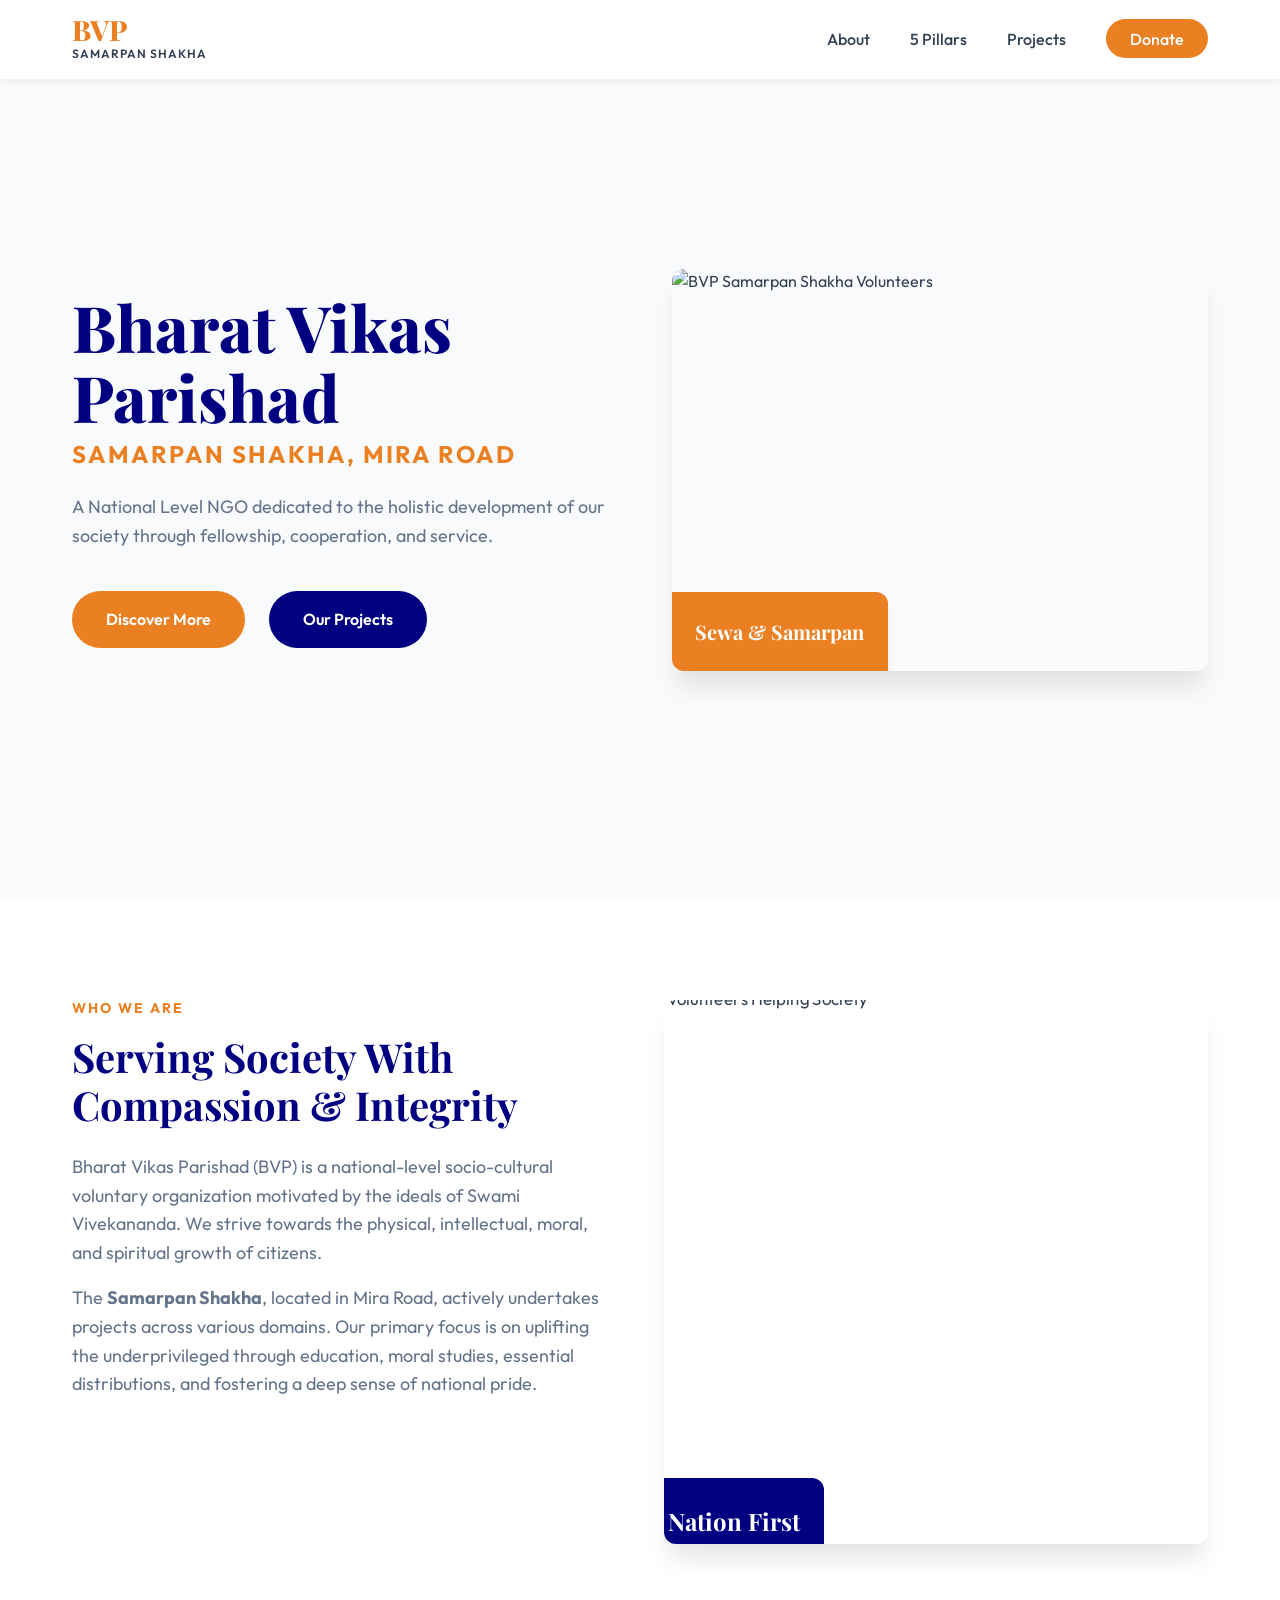
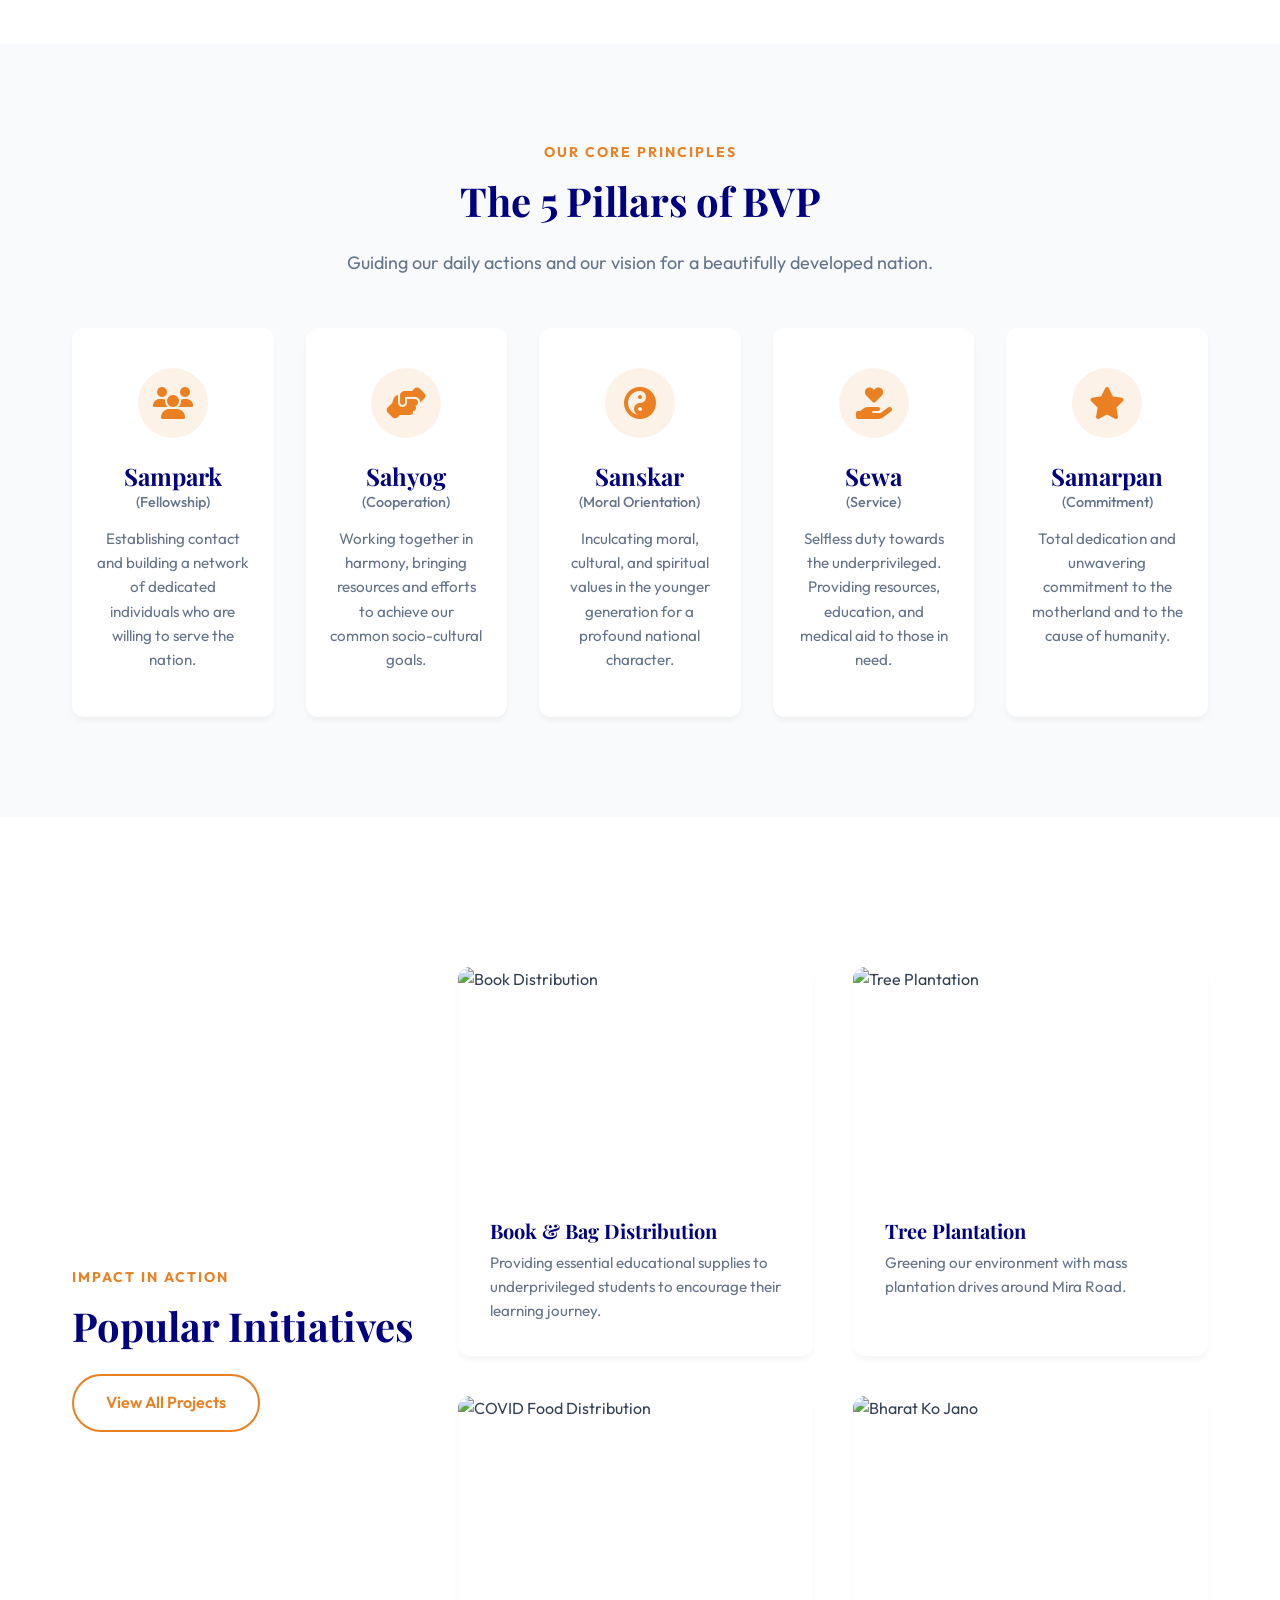
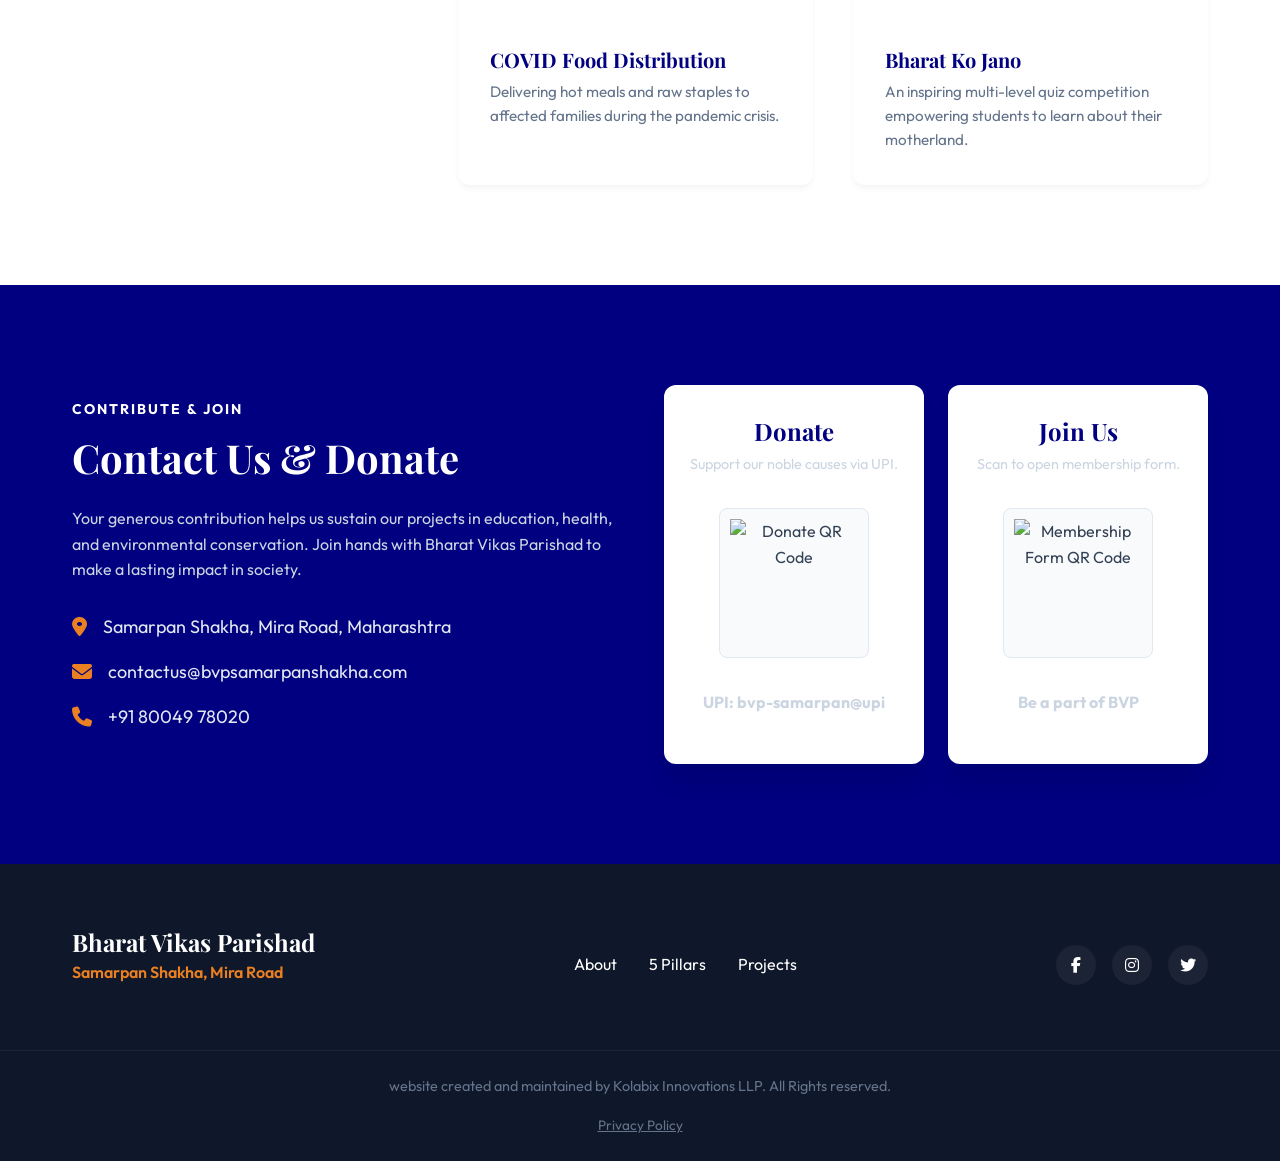
==== commit f21215ff: "Update About image, Popular Initiatives row, Split QR codes, Footer copyright, and create Privacy Po" ====
--- a/index.html
+++ b/index.html
@@ -62,7 +62,7 @@
             </div>
             <div class="about-image-wrapper">
                 <div class="about-image-card">
-                    <img src="Tree%20Plantation.jpg" alt="Volunteers Helping Society" class="about-image">
+                    <img src="Tree%202.jpg" alt="Volunteers Helping Society" class="about-image">
                     <div class="about-badge">
                         <span>Nation First</span>
                     </div>
@@ -117,7 +117,7 @@
             <div class="project-header">
                 <div>
                     <h3 class="section-tag">Impact in Action</h3>
-                    <h2 class="section-title">Recent Initiatives</h2>
+                    <h2 class="section-title">Popular Initiatives</h2>
                 </div>
                 <a href="projects.html" class="btn btn-outline">View All Projects</a>
             </div>
@@ -134,7 +134,7 @@
                 </div>
                 <div class="project-preview-card">
                     <div class="card-img-placeholder" style="padding:0; overflow:hidden; background:transparent;">
-                        <img src="Tree%20Plantation.jpg" style="width:100%; height:100%; object-fit:cover;" alt="Tree Plantation">
+                        <img src="Tree%202.jpg" style="width:100%; height:100%; object-fit:cover;" alt="Tree Plantation">
                     </div>
                     <div class="card-content">
                         <h3>Tree Plantation</h3>
@@ -148,6 +148,15 @@
                     <div class="card-content">
                         <h3>COVID Food Distribution</h3>
                         <p>Delivering hot meals and raw staples to affected families during the pandemic crisis.</p>
+                    </div>
+                </div>
+                <div class="project-preview-card">
+                    <div class="card-img-placeholder" style="padding:0; overflow:hidden; background:transparent;">
+                        <img src="BKJ.JPG" style="width:100%; height:100%; object-fit:cover;" alt="Bharat Ko Jano">
+                    </div>
+                    <div class="card-content">
+                        <h3>Bharat Ko Jano</h3>
+                        <p>An inspiring multi-level quiz competition empowering students to learn about their motherland.</p>
                     </div>
                 </div>
             </div>
@@ -157,25 +166,35 @@
     <section id="donate" class="donate-section pt-100 pb-100 bg-dark text-white">
         <div class="container auto-grid align-center">
             <div class="contact-text">
-                <h3 class="section-tag section-tag-light">Contribute</h3>
+                <h3 class="section-tag section-tag-light">Contribute & Join</h3>
                 <h2 class="section-title">Contact Us & Donate</h2>
                 <p>Your generous contribution helps us sustain our projects in education, health, and environmental conservation. Join hands with Bharat Vikas Parishad to make a lasting impact in society.</p>
                 
                 <ul class="contact-info mt-30">
                     <li><i class="fas fa-map-marker-alt"></i> Samarpan Shakha, Mira Road, Maharashtra</li>
-                    <li><i class="fas fa-envelope"></i> contact@example-bvp.org</li>
-                    <li><i class="fas fa-phone"></i> +91 XXXXX XXXXX</li>
+                    <li><i class="fas fa-envelope"></i> contactus@bvpsamarpanshakha.com</li>
+                    <li><i class="fas fa-phone"></i> +91 80049 78020</li>
                 </ul>
             </div>
             
-            <div class="qr-card">
-                <h3>Scan to Donate</h3>
-                <p>Support our noble causes securely via UPI or our dedicated payment gateway.</p>
-                <!-- Placeholder for QR Code named aptly per user instructions -->
-                <div class="qr-image-wrapper">
-                    <img src="Pay%20US.jpeg" alt="Donate QR Code" class="qr-image fallback-img">
-                </div>
-                <p class="qr-note">UPI ID: bvp-samarpan@upi</p>
+            <div class="qr-container" style="display: flex; gap: 1.5rem; flex-wrap: wrap;">
+                <div class="qr-card" style="flex: 1; min-width: 220px; padding: 2rem 1.5rem;">
+                    <h3 style="font-size: 1.5rem;">Donate</h3>
+                    <p style="font-size: 0.9rem; margin-bottom: 0;">Support our noble causes via UPI.</p>
+                    <div class="qr-image-wrapper" style="width: 150px; height: 150px;">
+                        <img src="Pay%20US.jpeg" alt="Donate QR Code" class="qr-image fallback-img">
+                    </div>
+                    <p class="qr-note" style="font-size: 1rem;">UPI: bvp-samarpan@upi</p>
+                </div>
+
+                <div class="qr-card" style="flex: 1; min-width: 220px; padding: 2rem 1.5rem;">
+                    <h3 style="font-size: 1.5rem;">Join Us</h3>
+                    <p style="font-size: 0.9rem; margin-bottom: 0;">Scan to open membership form.</p>
+                    <div class="qr-image-wrapper" style="width: 150px; height: 150px;">
+                        <img src="Connect%20with%20Us.png" alt="Membership Form QR Code" class="qr-image fallback-img">
+                    </div>
+                    <p class="qr-note" style="font-size: 1rem;">Be a part of BVP</p>
+                </div>
             </div>
         </div>
     </section>
@@ -198,7 +217,10 @@
             </div>
         </div>
         <div class="footer-bottom">
-            <p>&copy; 2026 Bharat Vikas Parishad - Samarpan Shakha. All rights reserved.</p>
+            <p>website created and maintained by Kolabix Innovations LLP. All Rights reserved.</p>
+            <div style="margin-top: 10px;">
+                <a href="privacy.html" style="color: var(--text-light); text-decoration: underline; font-size: 0.85rem;">Privacy Policy</a>
+            </div>
         </div>
     </footer>
 
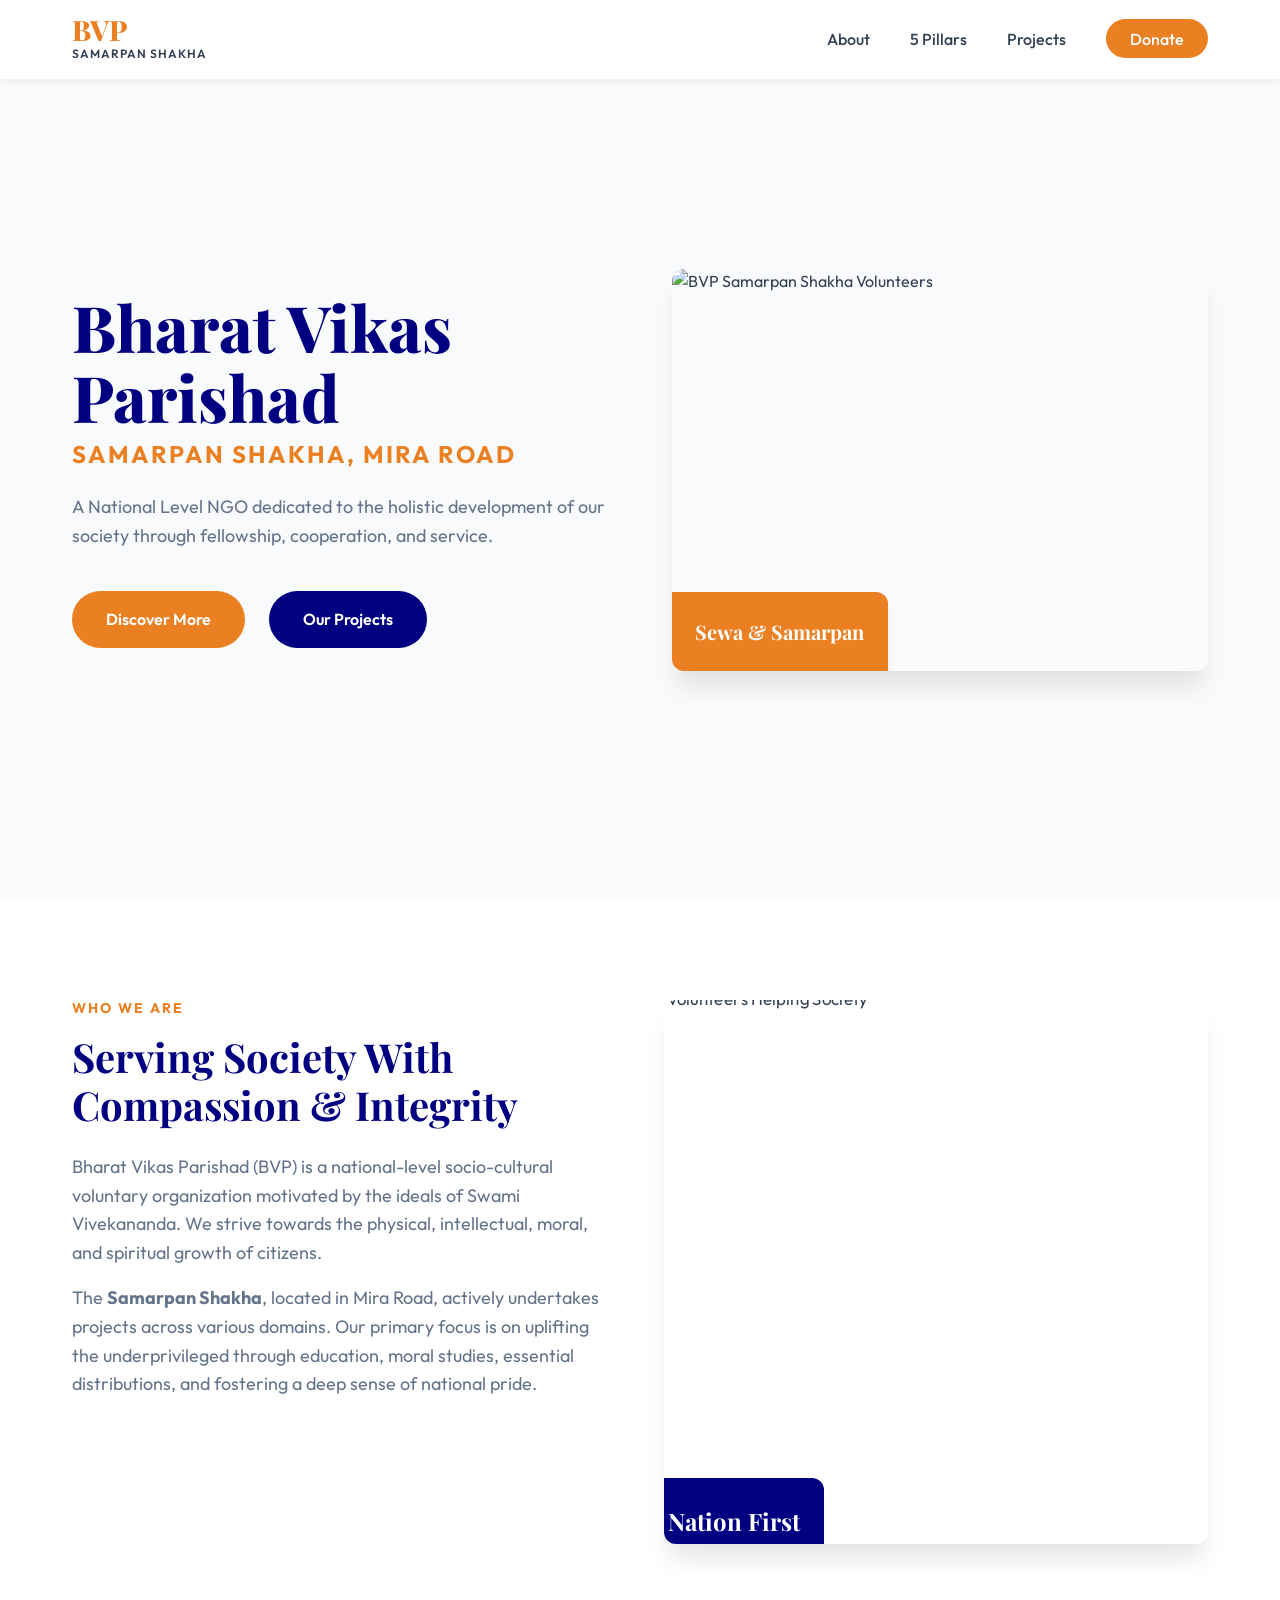
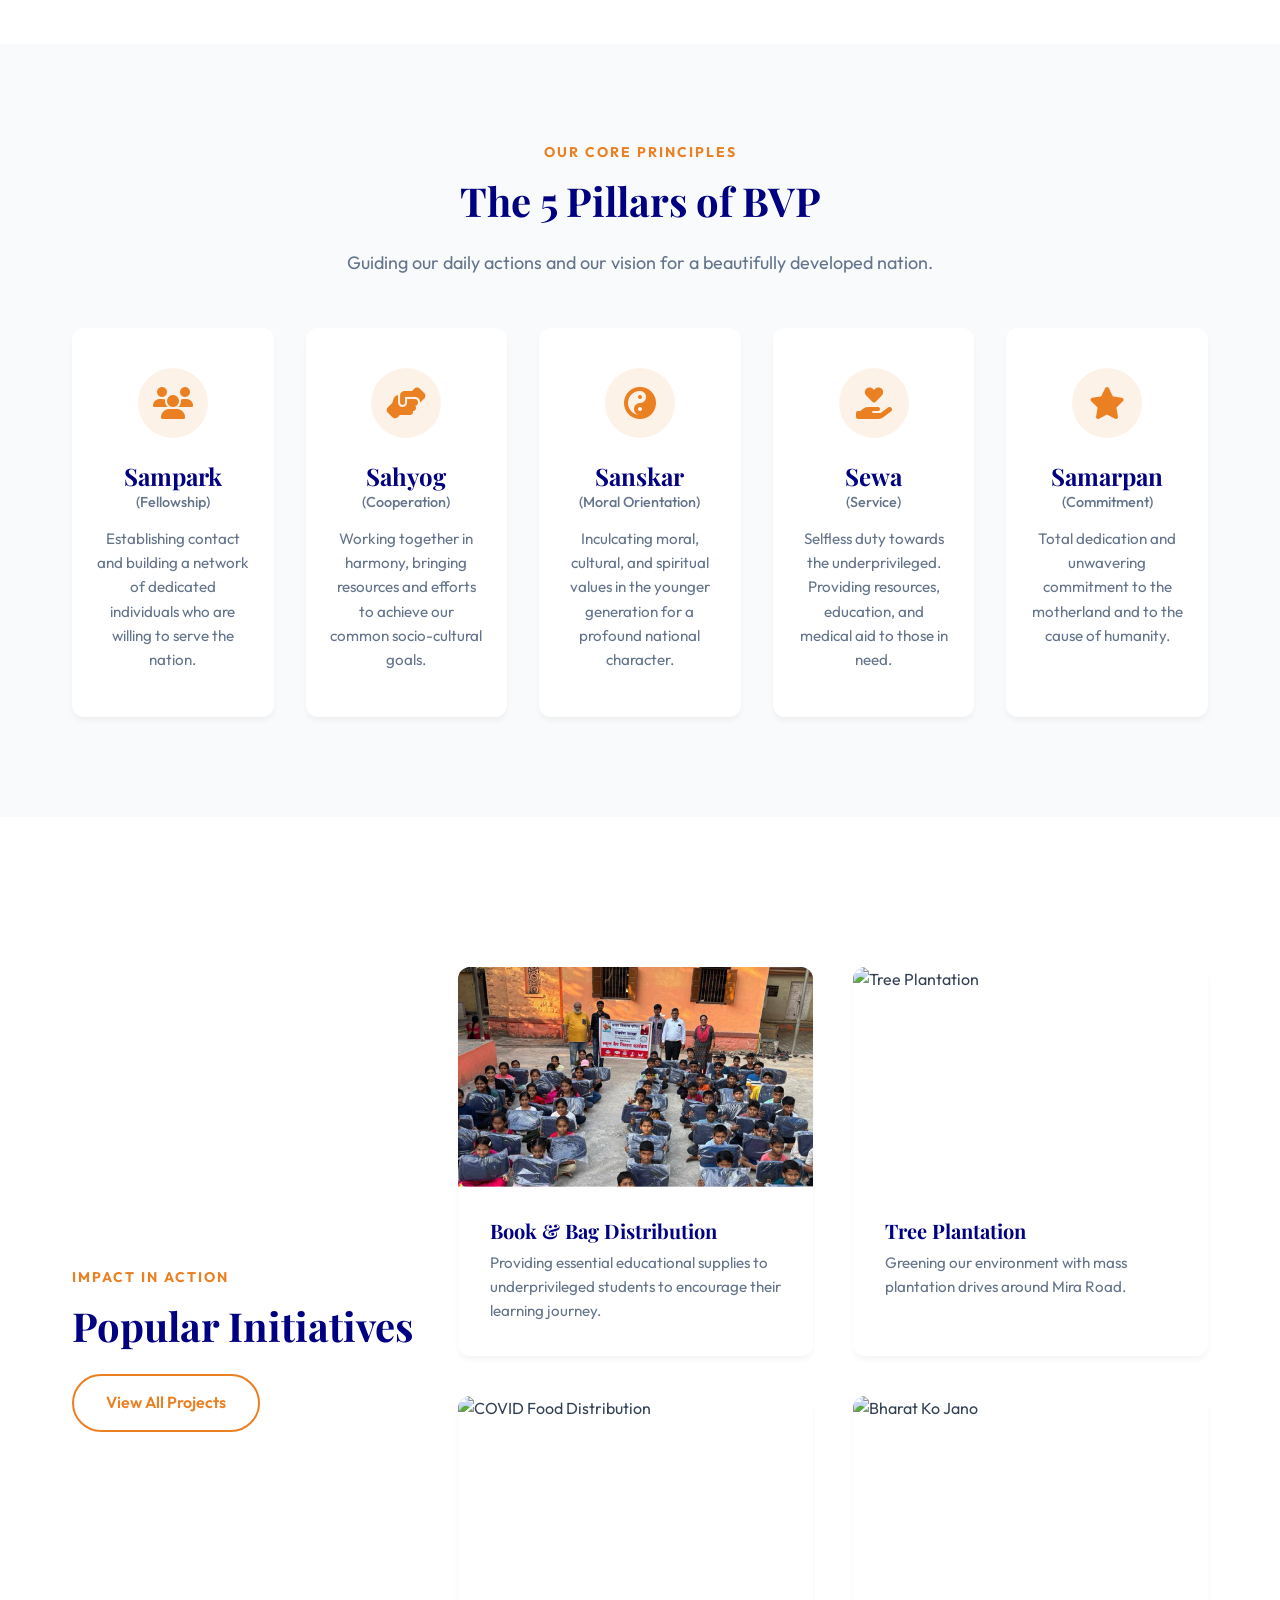
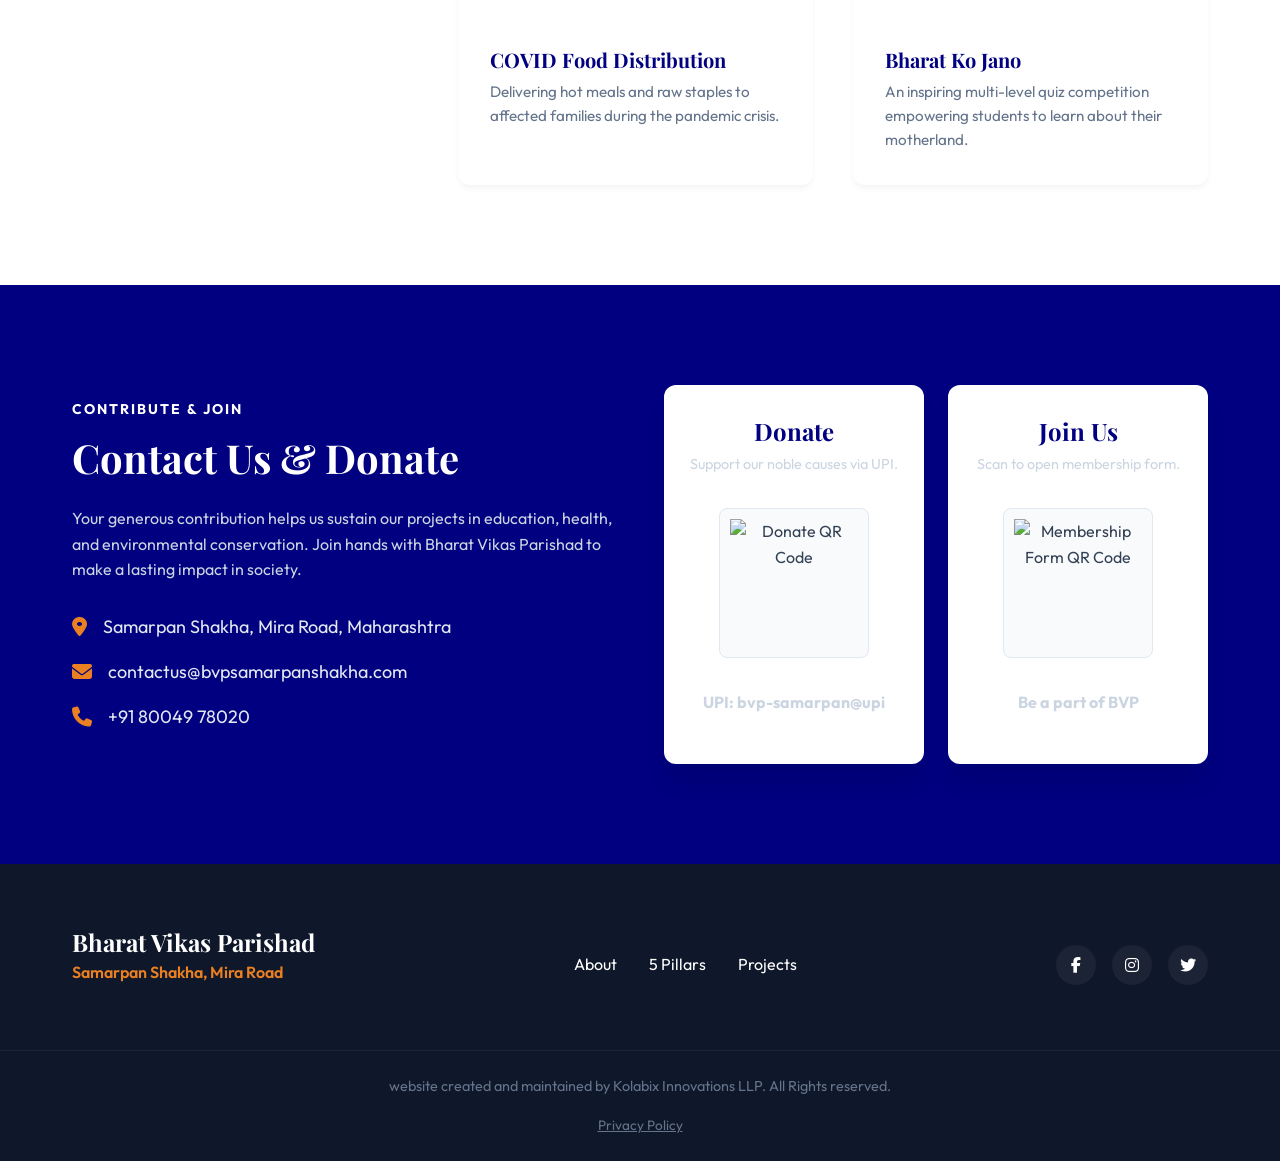
==== commit 180ae496: "Add and integrate new Book & Bag Distribution images" ====
--- a/index.html
+++ b/index.html
@@ -125,7 +125,7 @@
             <div class="recent-projects-grid mt-50">
                 <div class="project-preview-card">
                     <div class="card-img-placeholder" style="padding:0; overflow:hidden; background:transparent;">
-                        <img src="Book%20Distro.jpeg" style="width:100%; height:100%; object-fit:cover;" alt="Book Distribution">
+                        <img src="Book%20and%20Bag%20Distro%202.png" style="width:100%; height:100%; object-fit:cover;" alt="Book Distribution">
                     </div>
                     <div class="card-content">
                         <h3>Book & Bag Distribution</h3>
@@ -224,6 +224,11 @@
         </div>
     </footer>
 
+    <!-- Fixed Mobile Donate Button -->
+    <a href="upi://pay?pa=kolabix@idfcbank&pn=Bharat%20Vikas%20Parishad" class="mobile-donate-fab">
+        <i class="fas fa-heart"></i> Donate Now via UPI
+    </a>
+
     <script src="script.js"></script>
 </body>
 </html>
--- a/style.css
+++ b/style.css
@@ -543,63 +543,150 @@
     margin: 0;
 }
 
-/* === DETAILED PROJECTS (PROJECTS.HTML) === */
-.project-detailed-card {
-    display: grid;
-    grid-template-columns: 1fr 1fr;
+/* === PROJECTS HUB LAYOUT === */
+.projects-layout {
+    display: flex;
     gap: 3rem;
-    align-items: center;
-    margin-bottom: 4rem;
+    align-items: flex-start;
+}
+
+.projects-sidebar {
+    width: 25%;
+    position: sticky;
+    top: 100px;
     background: #ffffff;
+    border-radius: var(--radius);
+    padding: 1.5rem;
+    box-shadow: var(--shadow-sm);
+    max-height: calc(100vh - 120px);
+    overflow-y: auto;
+}
+
+.project-tabs {
+    display: flex;
+    flex-direction: column;
+    gap: 0.5rem;
+}
+
+.tab-link {
+    padding: 1rem 1.25rem;
+    border-radius: 8px;
+    cursor: pointer;
+    font-weight: 500;
+    color: var(--text-main);
+    transition: var(--transition);
+    border-left: 4px solid transparent;
+}
+
+.tab-link:hover {
+    background-color: var(--bg-light);
+    color: var(--primary);
+}
+
+.tab-link.active {
+    background-color: rgba(235, 128, 34, 0.1);
+    color: var(--primary);
+    border-left-color: var(--primary);
+    font-weight: 700;
+}
+
+.projects-display {
+    width: 75%;
+    background: #ffffff;
+    border-radius: var(--radius);
     padding: 3rem;
-    border-radius: var(--radius);
     box-shadow: var(--shadow-sm);
-}
-
-/* The true fix for RTL orientation issues */
-.project-detailed-card.alt-layout .project-info {
-    order: 2;
-}
-.project-detailed-card.alt-layout .project-images {
-    order: 1;
-}
-
-.project-info h2 {
-    font-size: 2rem;
+    min-height: 60vh;
+}
+
+.project-pane {
+    display: none;
+    animation: fadeIn 0.4s ease-in-out;
+}
+
+.project-pane.active {
+    display: block;
+}
+
+@keyframes fadeIn {
+    from { opacity: 0; transform: translateY(10px); }
+    to { opacity: 1; transform: translateY(0); }
+}
+
+.project-pane h2 {
+    font-size: 2.5rem;
     color: var(--text-heading);
-    margin-bottom: 1rem;
-}
-
-.project-info p {
-    font-size: 1.1rem;
+    margin-bottom: 1.5rem;
+    border-bottom: 2px solid var(--bg-light);
+    padding-bottom: 1rem;
+}
+
+.project-importance {
+    font-size: 1.15rem;
     color: var(--text-light);
-}
-
-.project-images {
+    line-height: 1.8;
+    background-color: var(--bg-light);
+    padding: 1.5rem 2rem;
+    border-radius: 8px;
+    border-left: 4px solid var(--primary);
+    margin-bottom: 2rem;
+}
+
+.project-importance strong {
+    color: var(--secondary);
+}
+
+/* === CAROUSEL === */
+.carousel-container {
+    position: relative;
+    display: flex;
+    align-items: center;
+}
+
+.carousel-track {
     display: flex;
     gap: 1rem;
-    flex-wrap: wrap;
-}
-
-.project-images .img-box {
-    flex: 1;
-    min-width: 200px;
+    overflow-x: auto;
+    scroll-snap-type: x mandatory;
+    scrollbar-width: none;
+    -ms-overflow-style: none;
+    padding-bottom: 1rem;
+    scroll-behavior: smooth;
+}
+.carousel-track::-webkit-scrollbar {
+    display: none;
+}
+
+.carousel-track img {
+    flex: 0 0 100%;
+    height: 400px;
+    object-fit: cover;
     border-radius: 8px;
-    overflow: hidden;
-    box-shadow: var(--shadow-sm);
-}
-
-.project-images img {
-    width: 100%;
-    height: 100%;
-    object-fit: cover;
-    aspect-ratio: 4/3;
-    transition: transform 0.3s;
-}
-
-.project-images img:hover {
-    transform: scale(1.05);
-}
+    scroll-snap-align: center;
+}
+
+.carousel-btn {
+    position: absolute;
+    top: 50%;
+    transform: translateY(-50%);
+    background: rgba(255,255,255,0.9);
+    border: none;
+    width: 40px;
+    height: 40px;
+    border-radius: 50%;
+    box-shadow: 0 2px 5px rgba(0,0,0,0.2);
+    cursor: pointer;
+    font-size: 1.25rem;
+    color: var(--primary);
+    z-index: 2;
+    transition: var(--transition);
+}
+.carousel-btn:hover {
+    background: var(--primary);
+    color: #fff;
+}
+.carousel-prev { left: -20px; }
+.carousel-next { right: -20px; }
 
 /* === DONATE & CONTACT === */
 .donate-section.bg-dark {
@@ -730,18 +817,50 @@
 
     .hero-title { font-size: 3.5rem; }
     
-    .project-detailed-card, .project-detailed-card.alt-layout {
-        grid-template-columns: 1fr;
-        gap: 2rem;
-    }
-    
-    /* Undo the desktop ordering on mobile for natural reading flow */
-    .project-detailed-card.alt-layout .project-info {
-        order: 1;
-    }
-    .project-detailed-card.alt-layout .project-images {
-        order: 2;
-    }
+    .projects-layout {
+        flex-direction: column;
+    }
+    .projects-sidebar {
+        width: 100%;
+        position: relative;
+        top: 0;
+        max-height: none;
+        padding: 1rem;
+        display: flex;
+        flex-direction: column;
+    }
+    .project-tabs {
+        flex-direction: row;
+        overflow-x: auto;
+        padding-bottom: 10px;
+        white-space: nowrap;
+        scrollbar-width: none;
+        gap: 0.5rem;
+    }
+    .project-tabs::-webkit-scrollbar { display: none; }
+    
+    .tab-link {
+        border-left: none;
+        border-bottom: 3px solid transparent;
+        padding: 0.75rem 1.25rem;
+        background: var(--bg-light);
+        border-radius: 30px;
+    }
+    .tab-link.active {
+        border-bottom-color: transparent;
+        border-radius: 30px;
+        background: var(--primary);
+        color: white;
+    }
+    .projects-display {
+        width: 100%;
+        padding: 1.5rem;
+    }
+    .carousel-track img {
+        height: 250px;
+    }
+    .carousel-prev { left: 5px; }
+    .carousel-next { right: 5px; }
 }
 
 @media (max-width: 768px) {
@@ -784,3 +903,31 @@
     .container-flex { flex-direction: column; text-align: center; }
     .project-header { text-align: center; }
 }
+
+/* === MOBILE DONATE CTA === */
+.mobile-donate-fab {
+    display: none;
+}
+@media (max-width: 768px) {
+    .mobile-donate-fab {
+        display: flex;
+        position: fixed;
+        bottom: 20px;
+        left: 50%;
+        transform: translateX(-50%);
+        background-color: var(--primary);
+        color: white !important;
+        padding: 12px 24px;
+        border-radius: 30px;
+        box-shadow: 0 4px 15px rgba(235, 128, 34, 0.5);
+        z-index: 1000;
+        font-weight: 700;
+        align-items: center;
+        gap: 8px;
+        text-decoration: none;
+        width: 90%;
+        justify-content: center;
+        font-size: 1.1rem;
+    }
+    body { padding-bottom: 80px; }
+}
